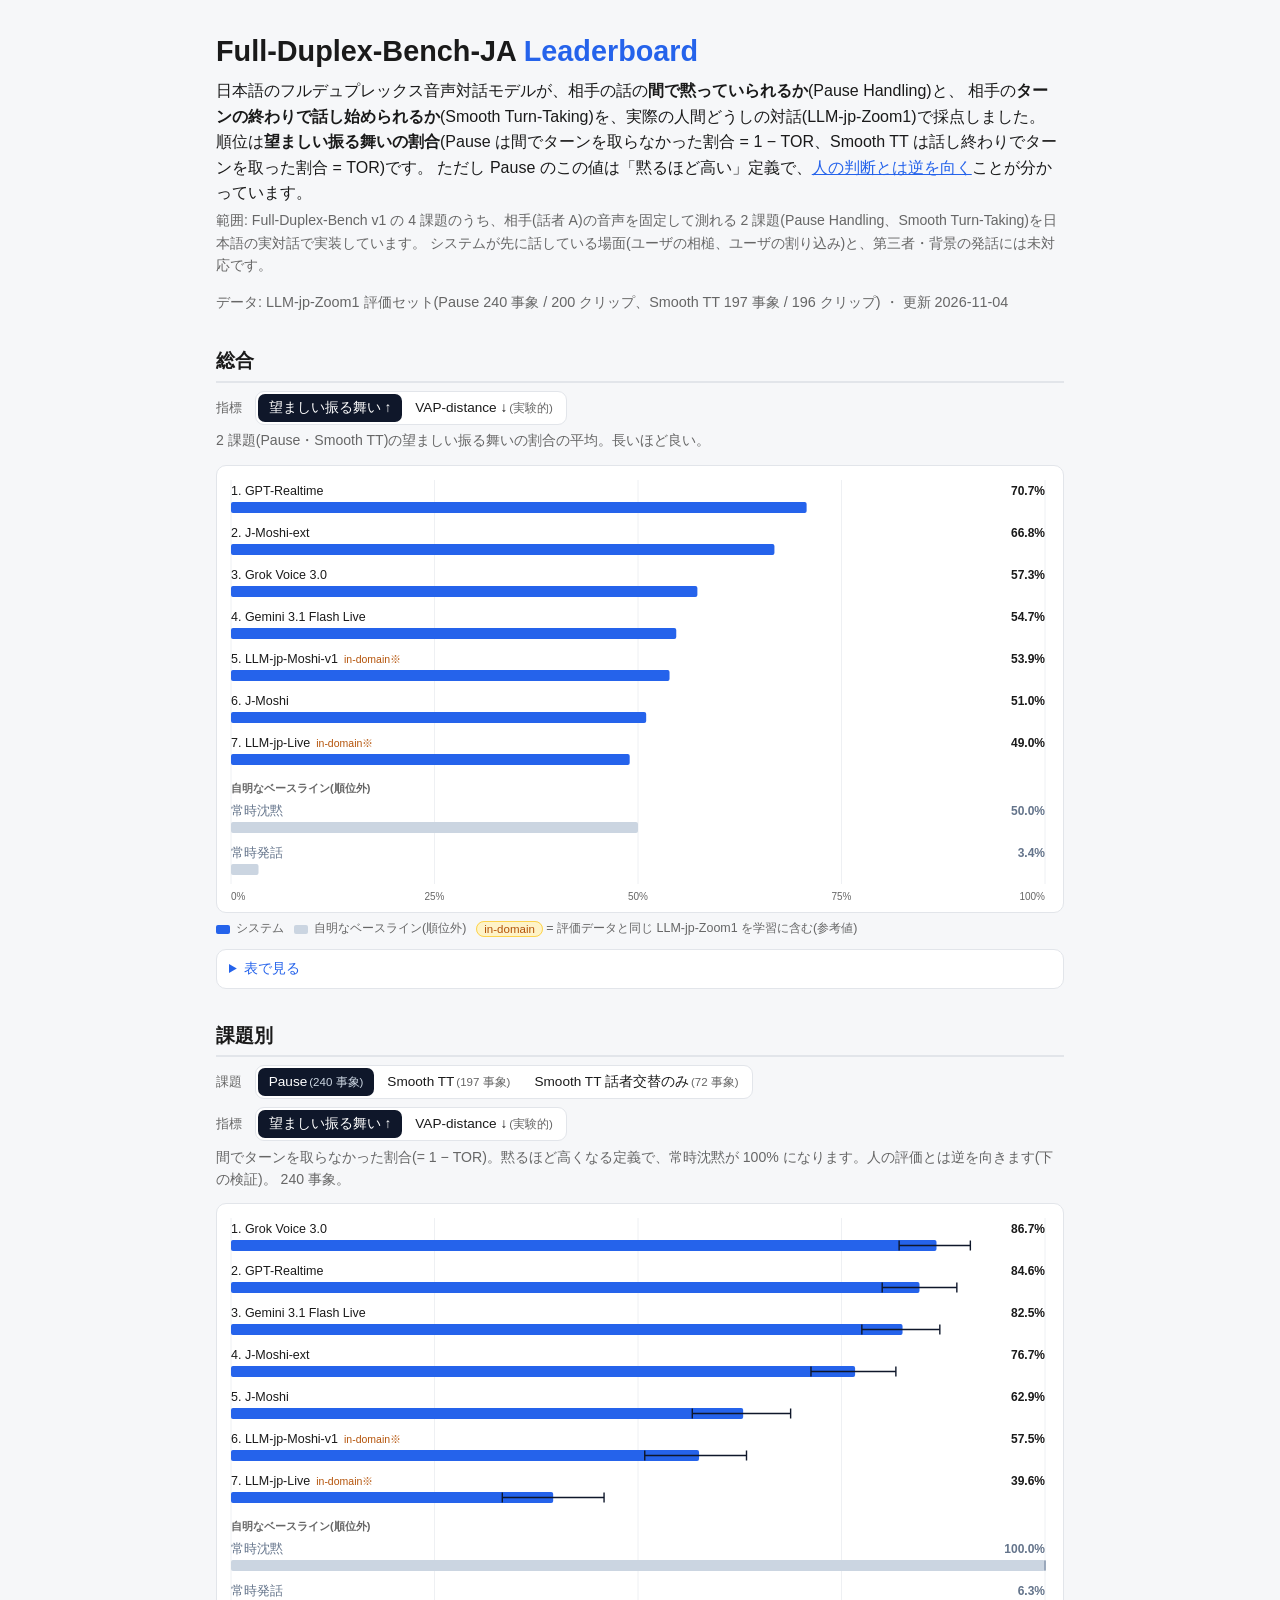
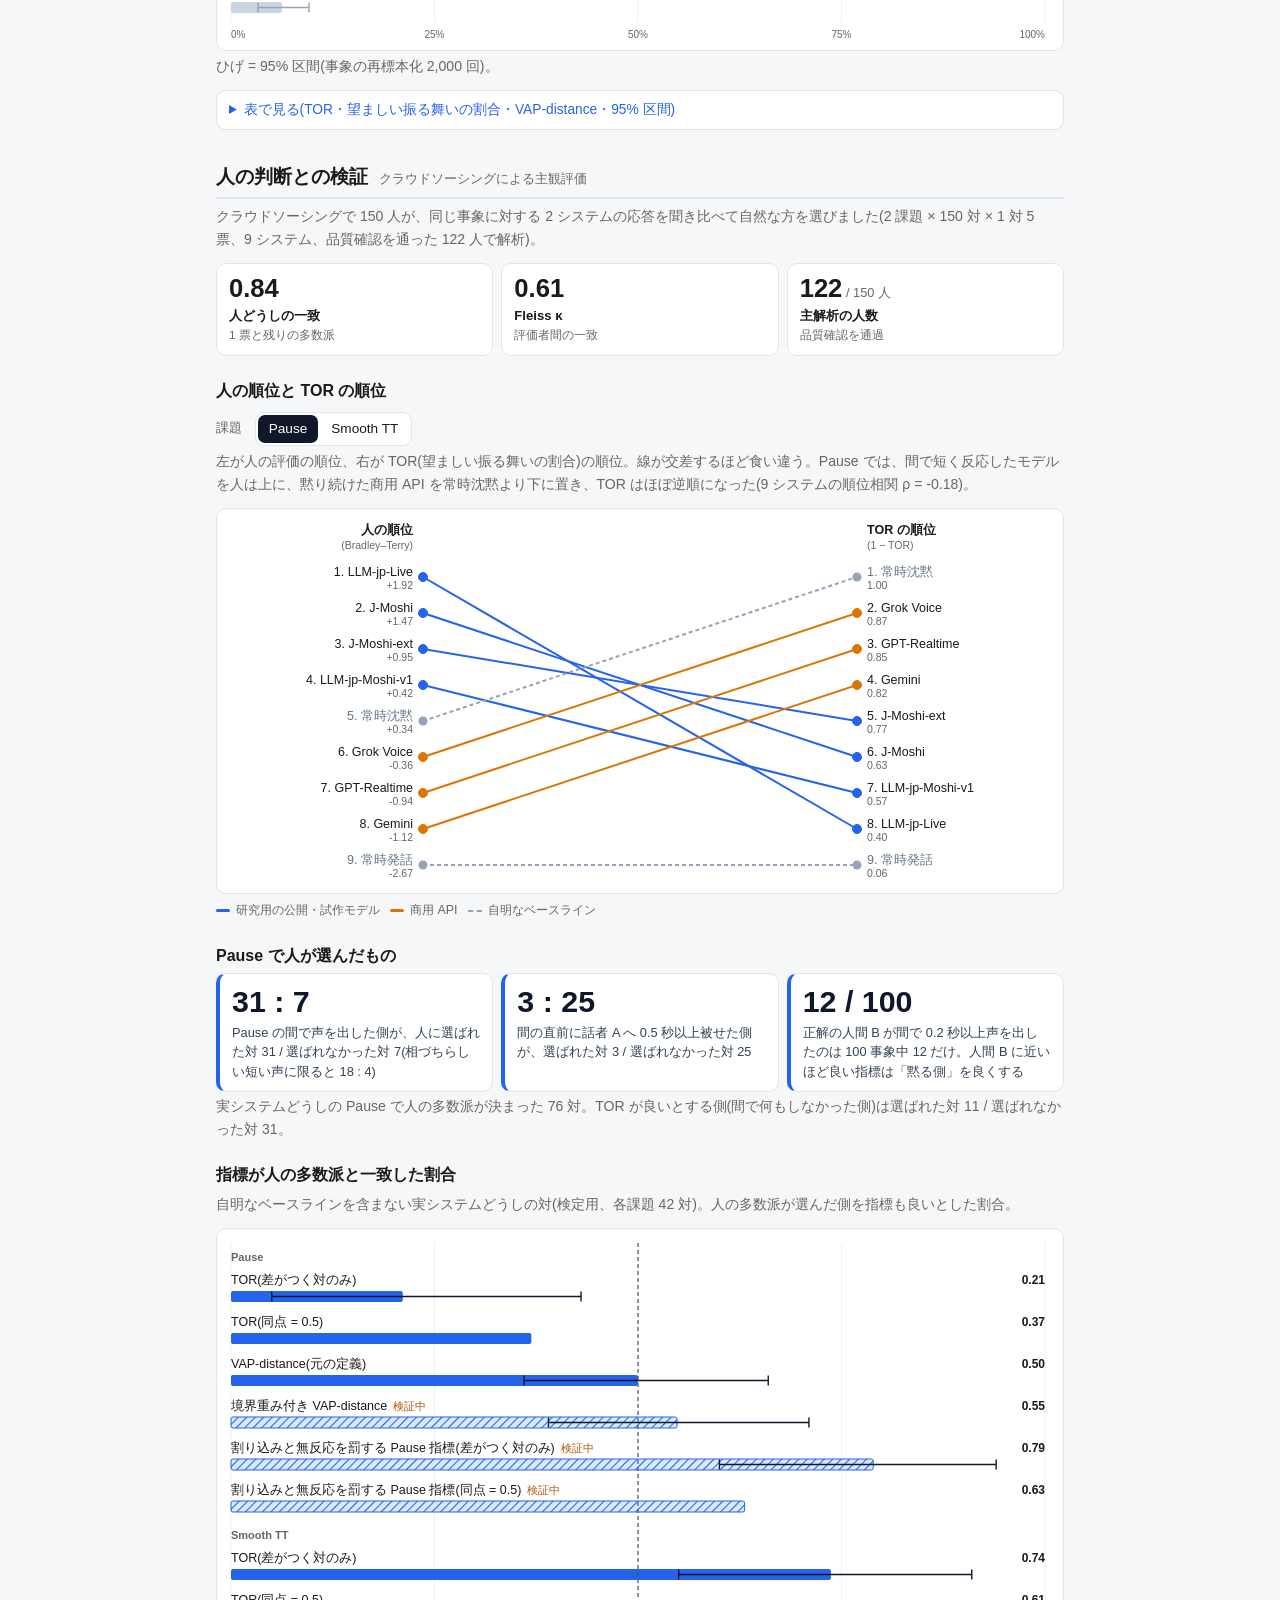
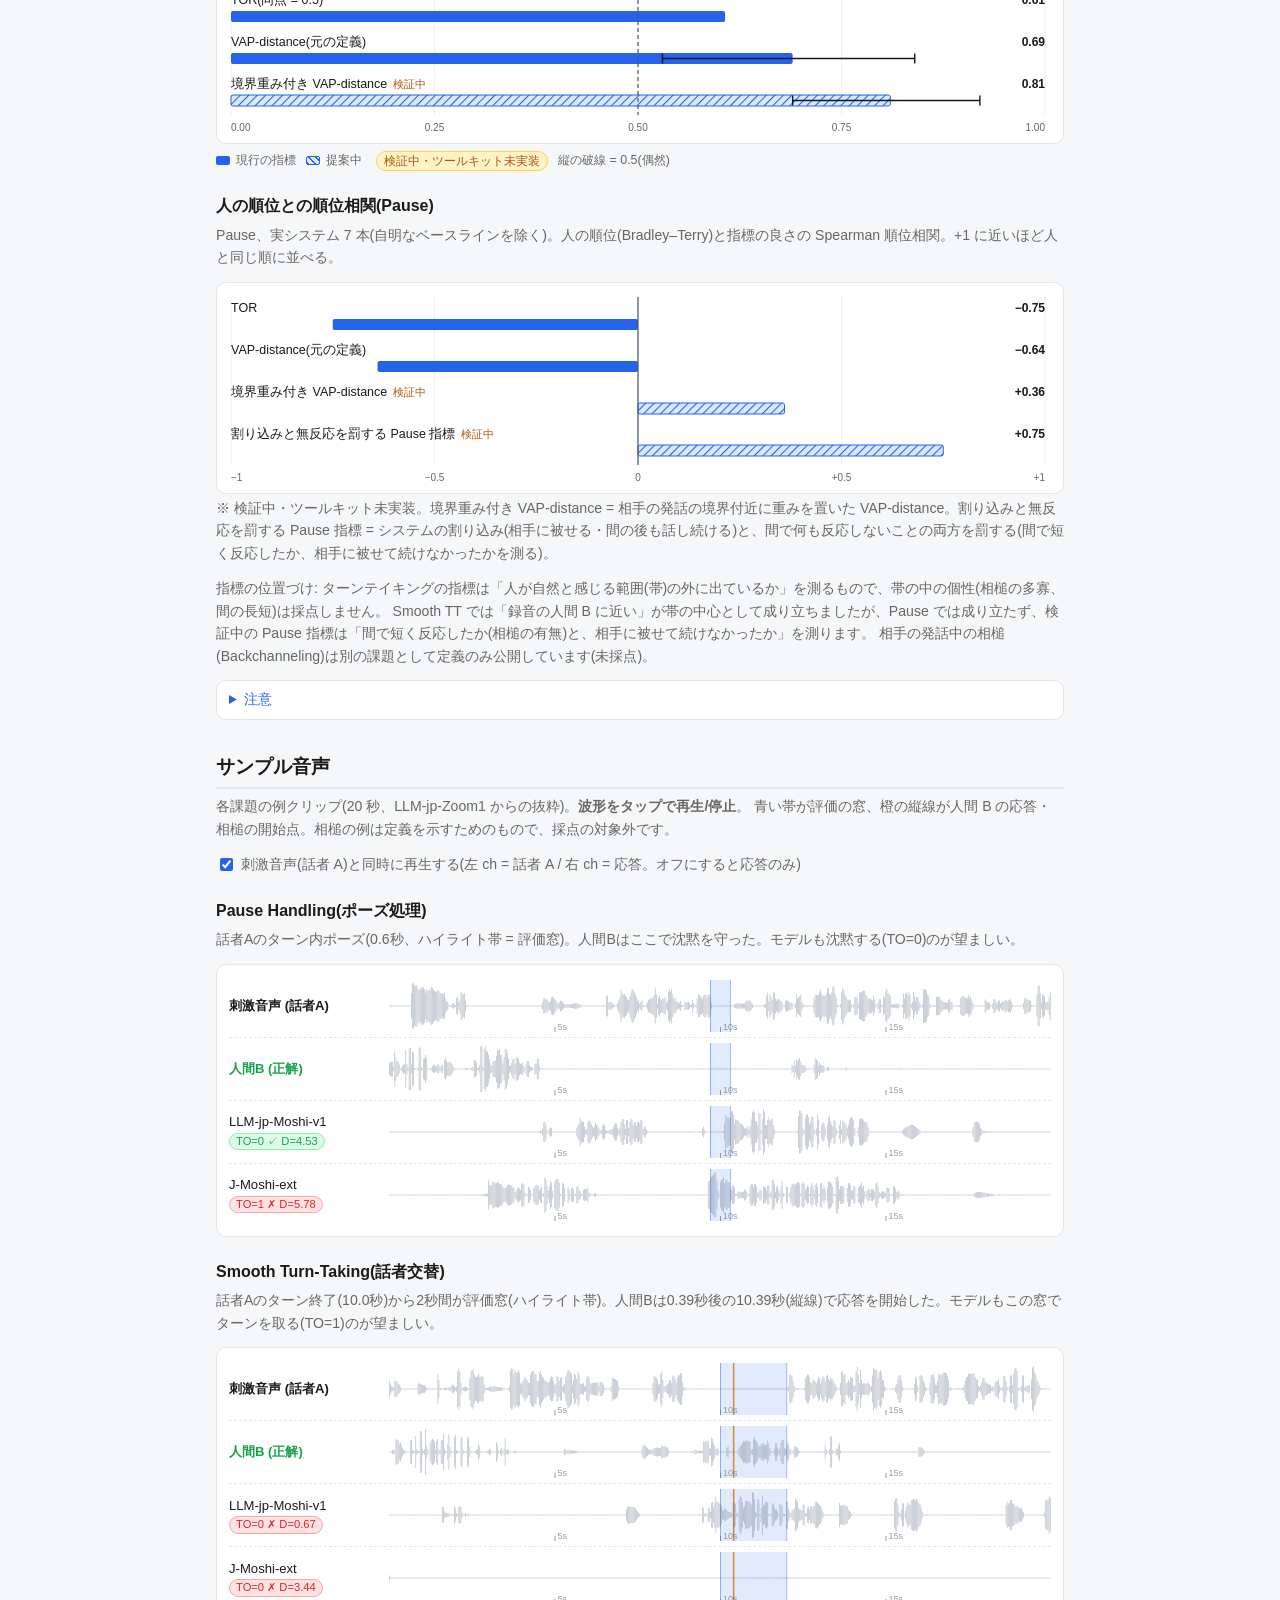
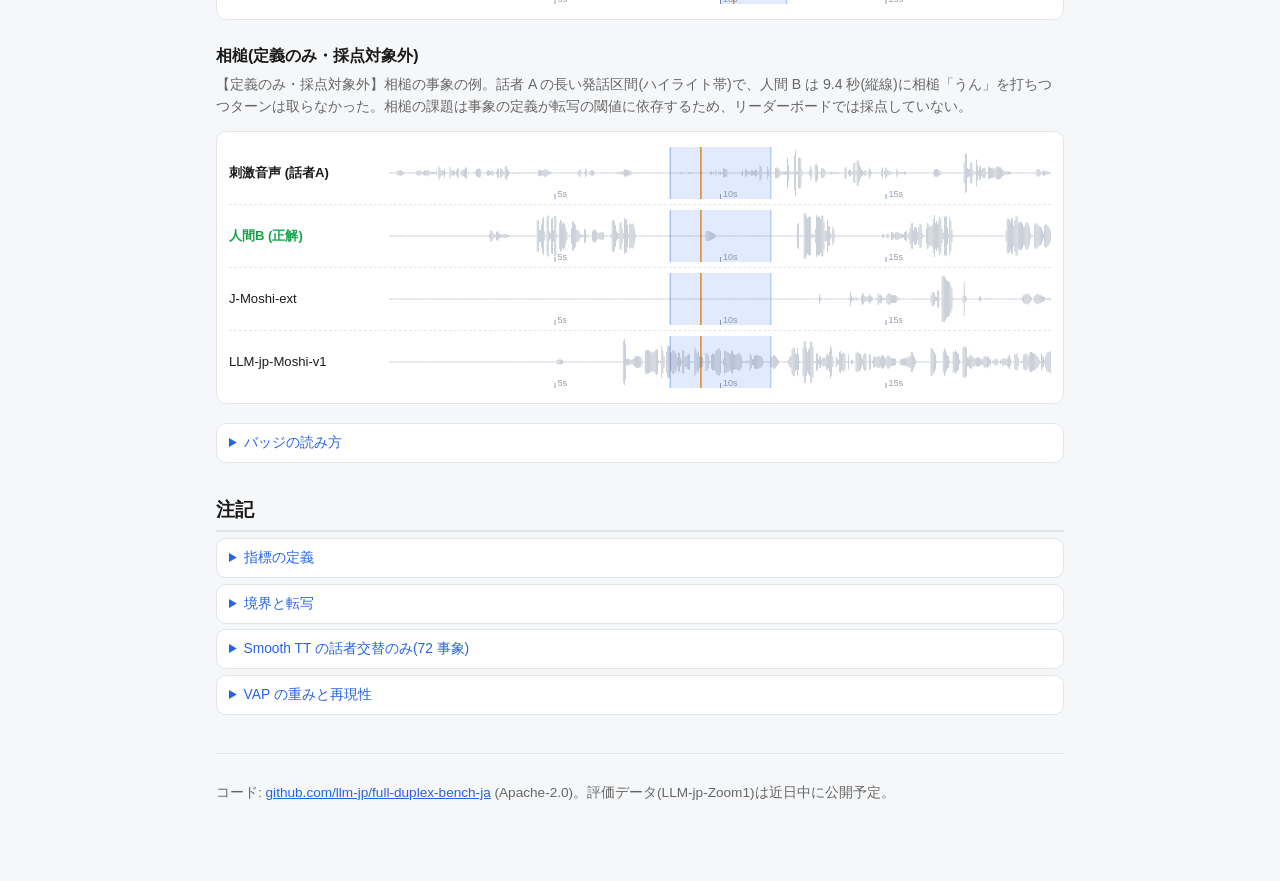
==== docs/index.html @ b46b935f "範囲・指標の位置づけ・ロードマップを README とリーダーボードに明記" ====
<!DOCTYPE html>
<html lang="ja">
<head>
<meta charset="utf-8">
<meta name="viewport" content="width=device-width, initial-scale=1">
<title>Full-Duplex-Bench-JA Leaderboard</title>
<link rel="stylesheet" href="style.css">
</head>
<body>
<div id="app">
  <header>
    <h1>Full-Duplex-Bench-JA <span class="sub">Leaderboard</span></h1>
    <p class="lead">日本語のフルデュプレックス音声対話モデルが、相手の話の<b>間で黙っていられるか</b>(Pause Handling)と、
      相手の<b>ターンの終わりで話し始められるか</b>(Smooth Turn-Taking)を、実際の人間どうしの対話(LLM-jp-Zoom1)で採点しました。
      順位は<b>望ましい振る舞いの割合</b>(Pause は間でターンを取らなかった割合 = 1 − TOR、Smooth TT は話し終わりでターンを取った割合 = TOR)です。
      ただし Pause のこの値は「黙るほど高い」定義で、<a href="#validation-sec">人の判断とは逆を向く</a>ことが分かっています。</p>
    <p class="hint">範囲: Full-Duplex-Bench v1 の 4 課題のうち、相手(話者 A)の音声を固定して測れる 2 課題(Pause Handling、Smooth Turn-Taking)を日本語の実対話で実装しています。
      システムが先に話している場面(ユーザの相槌、ユーザの割り込み)と、第三者・背景の発話には未対応です。</p>
    <p id="meta" class="meta"></p>
  </header>

  <section id="overall-sec">
    <h2>総合</h2>
    <div class="controls" role="group" aria-label="総合の指標">
      <span class="ctl-label">指標</span>
      <div class="seg" id="ov-metric">
        <button data-v="acc">望ましい振る舞い ↑</button>
        <button data-v="dkl">VAP-distance ↓<small>(実験的)</small></button>
      </div>
    </div>
    <p class="hint" id="ov-hint"></p>
    <div class="chart" id="overall-chart"></div>
    <p class="legend-line"><span class="li"><span class="sw sys"></span>システム</span> <span class="li"><span class="sw base"></span>自明なベースライン(順位外)</span>
      <span class="li"><span class="dom in">in-domain</span> = 評価データと同じ LLM-jp-Zoom1 を学習に含む(参考値)</span></p>
    <details class="tbl"><summary>表で見る</summary><div class="table-wrap"><table id="overall"></table></div></details>
  </section>

  <section id="task-sec">
    <h2>課題別</h2>
    <div class="controls" role="group" aria-label="課題">
      <span class="ctl-label">課題</span>
      <div class="seg" id="task-view">
        <button data-v="pause">Pause<small>(240 事象)</small></button>
        <button data-v="197">Smooth TT<small>(197 事象)</small></button>
        <button data-v="72">Smooth TT 話者交替のみ<small>(72 事象)</small></button>
      </div>
    </div>
    <div class="controls" role="group" aria-label="課題別の指標">
      <span class="ctl-label">指標</span>
      <div class="seg" id="task-metric">
        <button data-v="acc">望ましい振る舞い ↑</button>
        <button data-v="dkl">VAP-distance ↓<small>(実験的)</small></button>
      </div>
    </div>
    <p class="hint" id="task-hint"></p>
    <div class="chart" id="task-chart"></div>
    <p class="hint">ひげ = 95% 区間(事象の再標本化 2,000 回)。</p>
    <details class="tbl"><summary>表で見る(TOR・望ましい振る舞いの割合・VAP-distance・95% 区間)</summary><div id="task-table"></div></details>
  </section>

  <section id="validation-sec">
    <h2>人の判断との検証 <span class="sub2">クラウドソーシングによる主観評価</span></h2>
    <p class="hint" id="panel-line"></p>
    <div class="stats" id="panel-stats"></div>

    <h3>人の順位と TOR の順位</h3>
    <div class="controls" role="group" aria-label="順位の課題">
      <span class="ctl-label">課題</span>
      <div class="seg" id="rank-task">
        <button data-v="pause">Pause</button>
        <button data-v="smooth_tt">Smooth TT</button>
      </div>
    </div>
    <p class="hint" id="rank-hint"></p>
    <div class="chart" id="rank-chart"></div>
    <p class="legend-line"><span class="li"><span class="sw line-sys"></span>研究用の公開・試作モデル</span> <span class="li"><span class="sw line-com"></span>商用 API</span>
      <span class="li"><span class="sw line-base"></span>自明なベースライン</span></p>

    <h3>Pause で人が選んだもの</h3>
    <div class="big" id="headline"></div>
    <p class="hint" id="headline-scope"></p>

    <h3>指標が人の多数派と一致した割合</h3>
    <p class="hint" id="agree-scope"></p>
    <div class="chart" id="agree-chart"></div>
    <p class="legend-line"><span class="li"><span class="sw sys"></span>現行の指標</span> <span class="li"><span class="sw prop"></span>提案中</span>
      <span class="tag">検証中・ツールキット未実装</span> <span class="li">縦の破線 = 0.5(偶然)</span></p>

    <h3>人の順位との順位相関(Pause)</h3>
    <p class="hint" id="rho-scope"></p>
    <div class="chart" id="rho-chart"></div>
    <p class="hint" id="proposed-note"></p>
    <p class="hint">指標の位置づけ: ターンテイキングの指標は「人が自然と感じる範囲(帯)の外に出ているか」を測るもので、帯の中の個性(相槌の多寡、間の長短)は採点しません。
      Smooth TT では「録音の人間 B に近い」が帯の中心として成り立ちましたが、Pause では成り立たず、検証中の Pause 指標は「間で短く反応したか(相槌の有無)と、相手に被せて続けなかったか」を測ります。
      相手の発話中の相槌(Backchanneling)は別の課題として定義のみ公開しています(未採点)。</p>
    <details class="tbl"><summary>注意</summary><ul id="caveats"></ul></details>
  </section>

  <section id="samples-sec">
    <h2>サンプル音声</h2>
    <p class="hint">各課題の例クリップ(20 秒、LLM-jp-Zoom1 からの抜粋)。<b>波形をタップで再生/停止</b>。
      青い帯が評価の窓、橙の縦線が人間 B の応答・相槌の開始点。相槌の例は定義を示すためのもので、採点の対象外です。</p>
    <p class="hint"><label class="mix-label"><input type="checkbox" id="mix-toggle" checked>
      刺激音声(話者 A)と同時に再生する(左 ch = 話者 A / 右 ch = 応答。オフにすると応答のみ)</label></p>
    <div id="samples"></div>
    <details class="tbl"><summary>バッジの読み方</summary>
      <p class="hint">TO バッジは本家 Full-Duplex-Bench 準拠の<b>転写ベース</b>の判定です。転写に乗らない発声や整列誤差は
        拾えないため、まれに波形の見た目と食い違うことがあります。VAP-distance (D) は生波形から計算されるため、この影響を受けません。
        「無出力」バッジは、そのモデルが全区間で音声を返さなかったことを示します(沈黙が正解の課題では、正しく黙ったのか
        何も生成できなかったのかを指標だけでは区別できません)。</p>
      <p class="hint" id="samples-note"></p>
    </details>
  </section>

  <section id="pending">
    <h2>評価予定モデル</h2>
    <p class="hint">アダプタ整備・実走待ち。整い次第このリーダーボードに追加します。</p>
    <ul id="pending-list"></ul>
  </section>

  <section id="notes-sec">
    <h2>注記</h2>
    <details class="tbl"><summary>指標の定義</summary>
      <p><b>TOR</b> = モデルがターンを取った割合。<b>望ましい振る舞いの割合</b> = 課題で望ましいとされる側(Pause はターンを取らない、Smooth TT は取る)に一致した割合
        (Pause は 1 − TOR、Smooth TT は TOR。本家 Full-Duplex-Bench と同じ二値の判定)。総合 = 2 課題の平均。
        <b>VAP-distance</b>(実験的)= 人間の音声活動予測(VAP)分布とモデル応答の分布の距離(D<sub>KL</sub>、小さいほど人間の応答に近い)。
        相槌は事象の定義のみを公開しており、採点の対象外です。</p>
    </details>
    <details class="tbl"><summary>境界と転写</summary>
      <p>人間側の発話境界は<b>音声の境界</b>(人間側 A・B の境界を音声の VAD で付け直したもの、ツールキットでは
        <code>detection.boundaries: audio</code>)。ツールキットの既定(<code>transcript</code>)は文字の境界です。
        モデル応答の転写は論文と同じ手順(ReazonSpeech-ESPnet で書き起こし、WhisperX で文字の時刻を整列)。
        ツールキット既定の ASR で一から回すと TOR は一致しません(文字の終端が後ろの無音まで伸びるため)。</p>
      <p id="tb-note"></p>
    </details>
    <details class="tbl"><summary>Smooth TT の話者交替のみ(72 事象)</summary><p id="tt-note"></p></details>
    <details class="tbl"><summary>VAP の重みと再現性</summary><p id="vap-note"></p></details>
  </section>

  <footer>
    <p>コード: <a id="repo" href="#">llm-jp/full-duplex-bench-ja</a>
      (Apache-2.0)。評価データ(LLM-jp-Zoom1)は近日中に公開予定。</p>
    <p id="load-err" class="err"></p>
  </footer>
</div>
<div id="tip" class="tip" role="tooltip" hidden></div>
<script src="app.js"></script>
</body>
</html>
---- docs/style.css ----
:root {
  --fg:#1a1a1a; --muted:#666; --accent:#2563eb; --line:#e2e5ea;
  --head:#0f172a; --in:#b45309; --best:#16a34a; --bg:#f6f7f9;
  --base:#cbd5e1; --com:#d97706; --prop-bg:#dbeafe; --card:#fff;
}
* { box-sizing:border-box; }
body { margin:0; background:var(--bg); color:var(--fg); line-height:1.6;
  font-family:-apple-system,"Hiragino Kaku Gothic ProN","Yu Gothic",Meiryo,sans-serif; }
#app { max-width:880px; margin:0 auto; padding:28px 16px 64px; }
header h1 { font-size:1.8rem; margin:0 0 4px; }
header h1 .sub { color:var(--accent); font-weight:600; }
.lead { margin:.2rem 0; }
.meta { color:var(--muted); font-size:.9rem; }
h2 { font-size:1.2rem; margin:2rem 0 .4rem; border-bottom:2px solid var(--line);
  padding-bottom:4px; }
.hint { color:var(--muted); font-size:.88rem; margin:.2rem 0 .8rem; }
.table-wrap { overflow-x:auto; }
table { border-collapse:collapse; width:100%; background:#fff; font-size:.92rem;
  border:1px solid var(--line); border-radius:10px; overflow:hidden; }
th, td { padding:9px 12px; text-align:right; border-bottom:1px solid var(--line);
  white-space:nowrap; }
th { background:var(--head); color:#fff; font-weight:600; text-align:right; }
th:first-child, td:first-child { text-align:left; }
th.model, td.model { text-align:left; }
td.model a { color:var(--accent); text-decoration:none; }
td.model a:hover { text-decoration:underline; }
tbody tr:last-child td { border-bottom:0; }
tbody tr:nth-child(even) { background:#fafbfc; }
.rank { color:var(--muted); width:2.2em; }
.dom { font-size:.72rem; padding:1px 7px; border-radius:20px; margin-left:6px;
  vertical-align:middle; }
.dom.in { background:#fef3c7; color:var(--in); border:1px solid #fcd34d; }
.dom.out { background:#eef2f7; color:var(--muted); border:1px solid var(--line); }
td.best { color:var(--best); font-weight:700; }
.note { color:var(--in); font-size:.8rem; }
h3 { font-size:1rem; margin:1.4rem 0 .3rem; }
#pending-list { color:var(--muted); }
footer { margin-top:2.4rem; color:var(--muted); font-size:.85rem;
  border-top:1px solid var(--line); padding-top:14px; }
footer a { color:var(--accent); }
.err { color:#dc2626; }
code { background:#eef1f5; padding:1px 6px; border-radius:5px; font-size:.86em; }

/* ---- sample-audio waveforms ---- */
.wave-box { background:#fff; border:1px solid var(--line); border-radius:10px;
  padding:10px 12px; margin:.4rem 0 1.2rem; }
.wave-row { display:flex; align-items:center; gap:12px; padding:5px 0;
  border-bottom:1px dashed var(--line); }
.wave-row:last-child { border-bottom:0; }
.wave-label { flex:0 0 148px; font-size:.82rem; line-height:1.35;
  overflow:hidden; text-overflow:ellipsis; }
.wave-row.stim .wave-label { font-weight:700; }
.wave-row.human .wave-label { color:var(--best); font-weight:700; }
.wave-canvas-wrap { flex:1 1 auto; min-width:0; }
.wave-canvas { display:block; width:100%; height:52px; cursor:pointer;
  border-radius:6px; }
.wave-canvas:hover { background:#f1f4f8; }
.wave-row.playing .wave-canvas { background:#eef4ff; }
.wave-canvas.wave-missing { opacity:.25; cursor:default; }
.wave-badge { display:inline-block; font-size:.7rem; padding:0 6px;
  border-radius:10px; margin-top:2px; white-space:nowrap; }
.wave-badge.ok { background:#dcfce7; color:var(--best); border:1px solid #86efac; }
.wave-badge.ng { background:#fee2e2; color:#dc2626; border:1px solid #fca5a5; }
.wave-badge.none { background:#f1f5f9; color:var(--muted); border:1px solid #cbd5e1; }
.mix-label { cursor:pointer; user-select:none; }
.mix-label input { vertical-align:-2px; margin-right:4px; accent-color:var(--accent); }
@media (max-width: 640px) {
  .wave-row { flex-wrap:wrap; gap:4px; }
  .wave-label { flex-basis:100%; }
}

/* ---- 2026-11: CIs, baselines, human validation ---- */
.ci { display:block; color:var(--muted); font-size:.72rem; font-weight:400; line-height:1.2; }
td.best .ci { color:var(--muted); }
.dom.base { background:#f1f5f9; color:#475569; border:1px dashed #94a3b8; }
tr.baseline td { color:#475569; font-style:italic; }
.validation { background:#fff; border:1px solid var(--line); border-radius:10px;
  padding:12px 16px; }
.validation ul { margin:.3rem 0; padding-left:1.2rem; }
.validation li { margin:.25rem 0; }
.tag { display:inline-block; font-size:.72rem; padding:0 7px; border-radius:10px;
  background:#fef3c7; color:var(--in); border:1px solid #fcd34d; margin-left:4px; }

/* ---- 2026-11-04: charts, toggles, validation ---- */
html { -webkit-text-size-adjust:100%; }
section { min-width:0; }
.lead a { color:var(--accent); }
h2 .sub2 { font-size:.8rem; font-weight:500; color:var(--muted); margin-left:6px; }
.controls { display:flex; align-items:center; gap:8px; flex-wrap:wrap; margin:.5rem 0 .3rem; }
.ctl-label { font-size:.8rem; color:var(--muted); min-width:2.4em; }
.seg { display:inline-flex; flex-wrap:wrap; border:1px solid var(--line); border-radius:9px;
  background:var(--card); padding:2px; gap:2px; max-width:100%; }
.seg button { font:inherit; font-size:.85rem; border:0; background:transparent; color:var(--fg);
  padding:5px 11px; border-radius:7px; cursor:pointer; line-height:1.3; }
.seg button small { font-size:.72rem; color:var(--muted); margin-left:2px; }
.seg button.on { background:var(--head); color:#fff; }
.seg button.on small { color:#cbd5e1; }
.seg button:focus-visible { outline:2px solid var(--accent); outline-offset:1px; }
.chart { background:var(--card); border:1px solid var(--line); border-radius:10px;
  padding:10px 12px 6px; overflow:hidden; }
.chart svg { display:block; overflow:visible; }
.chart text { font-family:inherit; }
.chart .lab { font-size:12.5px; fill:var(--fg); }
.chart .lab-tag { font-size:10.5px; }
.chart .lab-tag.in { fill:var(--in); }
.chart .lab-tag.prop { fill:var(--in); }
.chart .val { font-size:12px; fill:var(--fg); font-variant-numeric:tabular-nums; font-weight:600; }
.chart .sep { font-size:11px; fill:var(--muted); font-weight:600; }
.chart .tick { font-size:10px; fill:var(--muted); }
.chart .grid { stroke:#eef0f3; stroke-width:1; }
.chart .bar { fill:var(--accent); }
.chart .row.base .bar { fill:var(--base); }
.chart .row.base .lab, .chart .row.base .val { fill:#64748b; }
.chart .row.prop .bar { fill:url(#hatch); stroke:var(--accent); stroke-width:1; }
.chart .whisk { stroke:var(--head); stroke-width:1.4; }
.chart .row.base .whisk { stroke:#94a3b8; }
.chart .ref { stroke:#475569; stroke-width:1.2; stroke-dasharray:4 3; }
.chart .zero { stroke:#475569; stroke-width:1.2; }
.chart .hit { fill:transparent; }
.chart .row:hover .lab { font-weight:600; }
/* slope */
.chart .col-h { font-size:12.5px; font-weight:700; fill:var(--fg); }
.chart .col-s { font-size:10.5px; fill:var(--muted); }
.chart .sn { font-size:12.5px; fill:var(--fg); }
.chart .sv { font-size:10.5px; fill:var(--muted); font-variant-numeric:tabular-nums; }
.chart .sl { stroke-width:2; fill:none; }
.slope.sys .sl, .slope.sys .dot { stroke:var(--accent); fill:var(--accent); }
.slope.com .sl, .slope.com .dot { stroke:var(--com); fill:var(--com); }
.slope.base .sl { stroke:#94a3b8; stroke-dasharray:4 3; }
.slope.base .dot { fill:#94a3b8; }
.slope .sl { fill:none !important; }
.slope.base .sn { fill:#64748b; }
svg.focus .slope { opacity:.22; }
svg.focus .slope.hl { opacity:1; }
svg.focus .slope.hl .sl { stroke-width:3; }
.legend-line { font-size:.78rem; color:var(--muted); margin:.4rem 0 .6rem;
  display:flex; flex-wrap:wrap; align-items:center; gap:4px 10px; }
.sw { display:inline-block; width:14px; height:9px; border-radius:2px; vertical-align:middle; margin-right:-6px; }
.sw.sys { background:var(--accent); }
.sw.base { background:var(--base); }
.sw.prop { background:repeating-linear-gradient(45deg, var(--accent) 0 2px, var(--prop-bg) 2px 5px);
  border:1px solid var(--accent); }
.sw.line-sys { height:3px; background:var(--accent); }
.sw.line-com { height:3px; background:var(--com); }
.sw.line-base { height:0; border-top:2px dashed #94a3b8; border-radius:0; }
.legend-line .dom { margin-left:0; }
details.tbl { margin:.5rem 0; background:var(--card); border:1px solid var(--line);
  border-radius:10px; padding:6px 12px; }
details.tbl summary { cursor:pointer; font-size:.86rem; color:var(--accent); padding:2px 0; }
details.tbl[open] summary { margin-bottom:6px; }
details.tbl p, details.tbl li { font-size:.84rem; color:#334155; }
details.tbl ul { padding-left:1.2rem; margin:.3rem 0; }
details.tbl table { font-size:.8rem; border-radius:6px; }
details.tbl th, details.tbl td { padding:6px 8px; }
#notes-sec details.tbl { margin:.35rem 0; }
/* stat tiles + hero numbers */
.stats { display:grid; grid-template-columns:repeat(3, minmax(0,1fr)); gap:8px; margin:.4rem 0 .4rem; }
.stat { background:var(--card); border:1px solid var(--line); border-radius:10px; padding:10px 12px; }
.stat-v { font-size:1.6rem; font-weight:700; line-height:1.1; font-variant-numeric:tabular-nums; }
.stat-v small { font-size:.8rem; font-weight:500; color:var(--muted); }
.stat-a { font-size:.82rem; font-weight:600; margin-top:3px; }
.stat-b { font-size:.74rem; color:var(--muted); }
.big { display:grid; grid-template-columns:repeat(3, minmax(0,1fr)); gap:8px; }
.big-item { background:var(--card); border:1px solid var(--line); border-left:4px solid var(--accent);
  border-radius:10px; padding:10px 12px; }
.big-v { font-size:1.9rem; font-weight:800; line-height:1.15; font-variant-numeric:tabular-nums;
  color:var(--head); white-space:nowrap; }
.big-t { font-size:.8rem; color:#334155; margin-top:4px; line-height:1.5; }
.tip { position:fixed; z-index:20; max-width:280px; background:var(--head); color:#fff;
  font-size:.78rem; line-height:1.5; padding:7px 10px; border-radius:8px; pointer-events:none;
  box-shadow:0 4px 14px rgba(15,23,42,.25); }
@media (max-width: 640px) {
  #app { padding:20px 14px 48px; }
  header h1 { font-size:1.45rem; }
  .lead { font-size:.92rem; }
  .big, .stats { grid-template-columns:1fr; }
  .stats { grid-template-columns:repeat(3, minmax(0,1fr)); }
  .stat { padding:8px; } .stat-v { font-size:1.25rem; }
  .stat-v small { display:block; font-size:.7rem; }
  h2 .sub2 { display:block; margin:2px 0 0; }
  .big-item { display:flex; gap:12px; align-items:baseline; }
  .big-v { font-size:1.5rem; flex:0 0 5.4em; }
  .chart { padding:8px 8px 4px; }
  .seg button { padding:5px 8px; font-size:.8rem; }
  details.tbl th, details.tbl td { padding:5px 5px; white-space:normal; }
  details.tbl .dom { display:none; }
  td.model { min-width:7em; }
}
.legend-line .li { white-space:nowrap; display:inline-flex; align-items:center; gap:10px; }
.legend-line .li .sw { margin-right:-4px; }
.legend-line .li:has(.dom) { white-space:normal; display:inline; }
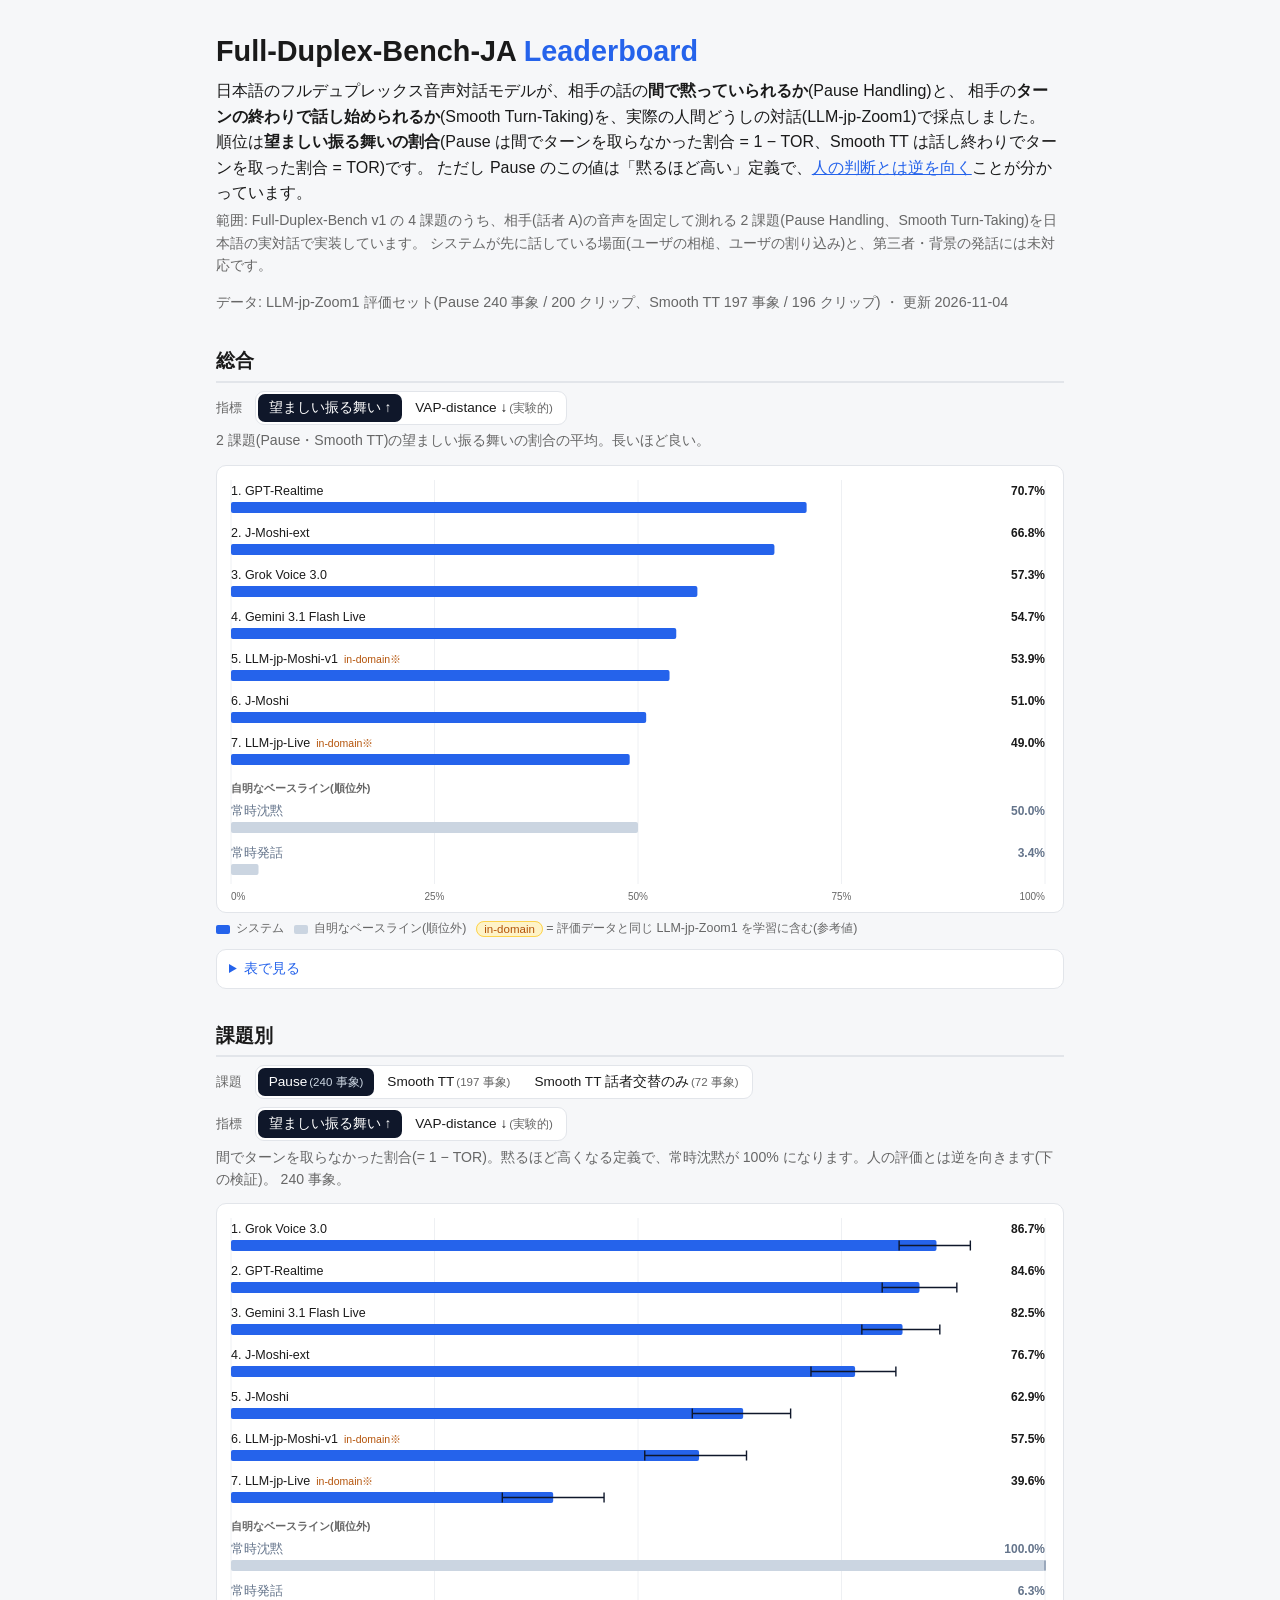
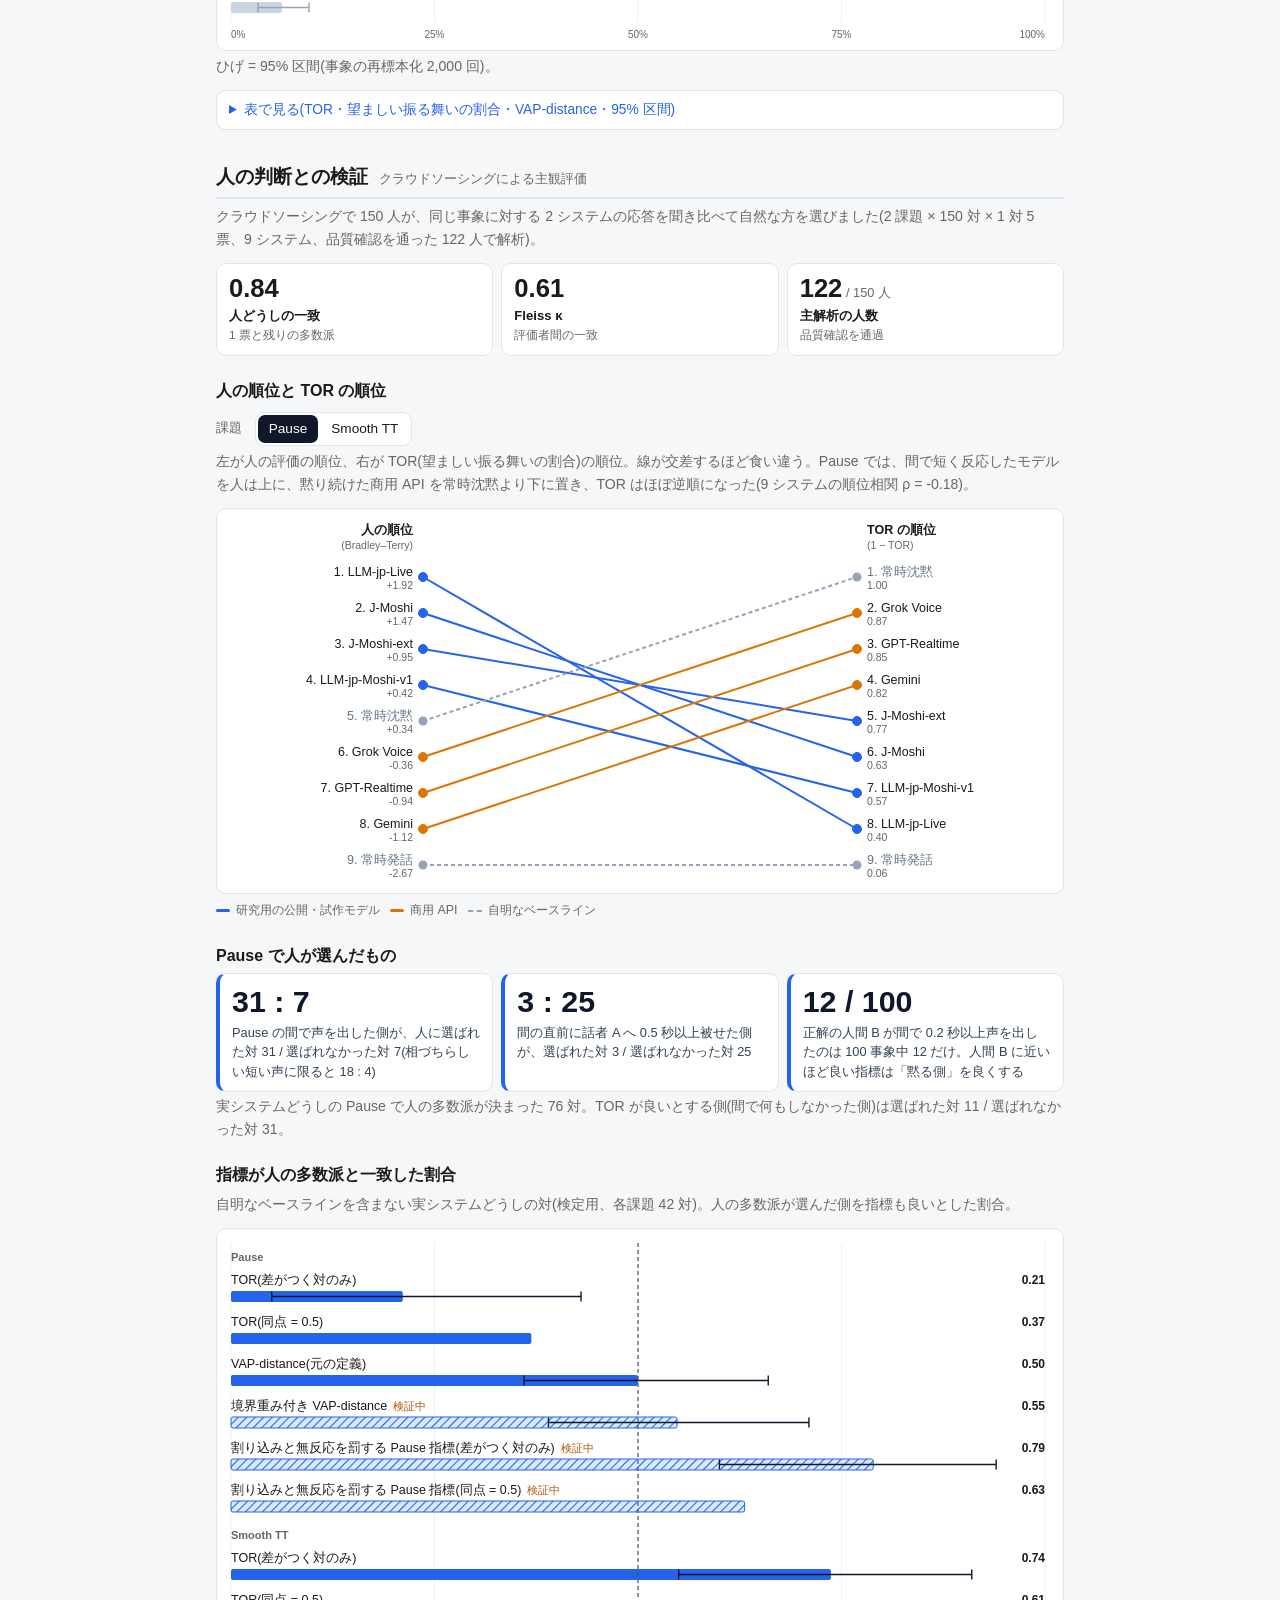
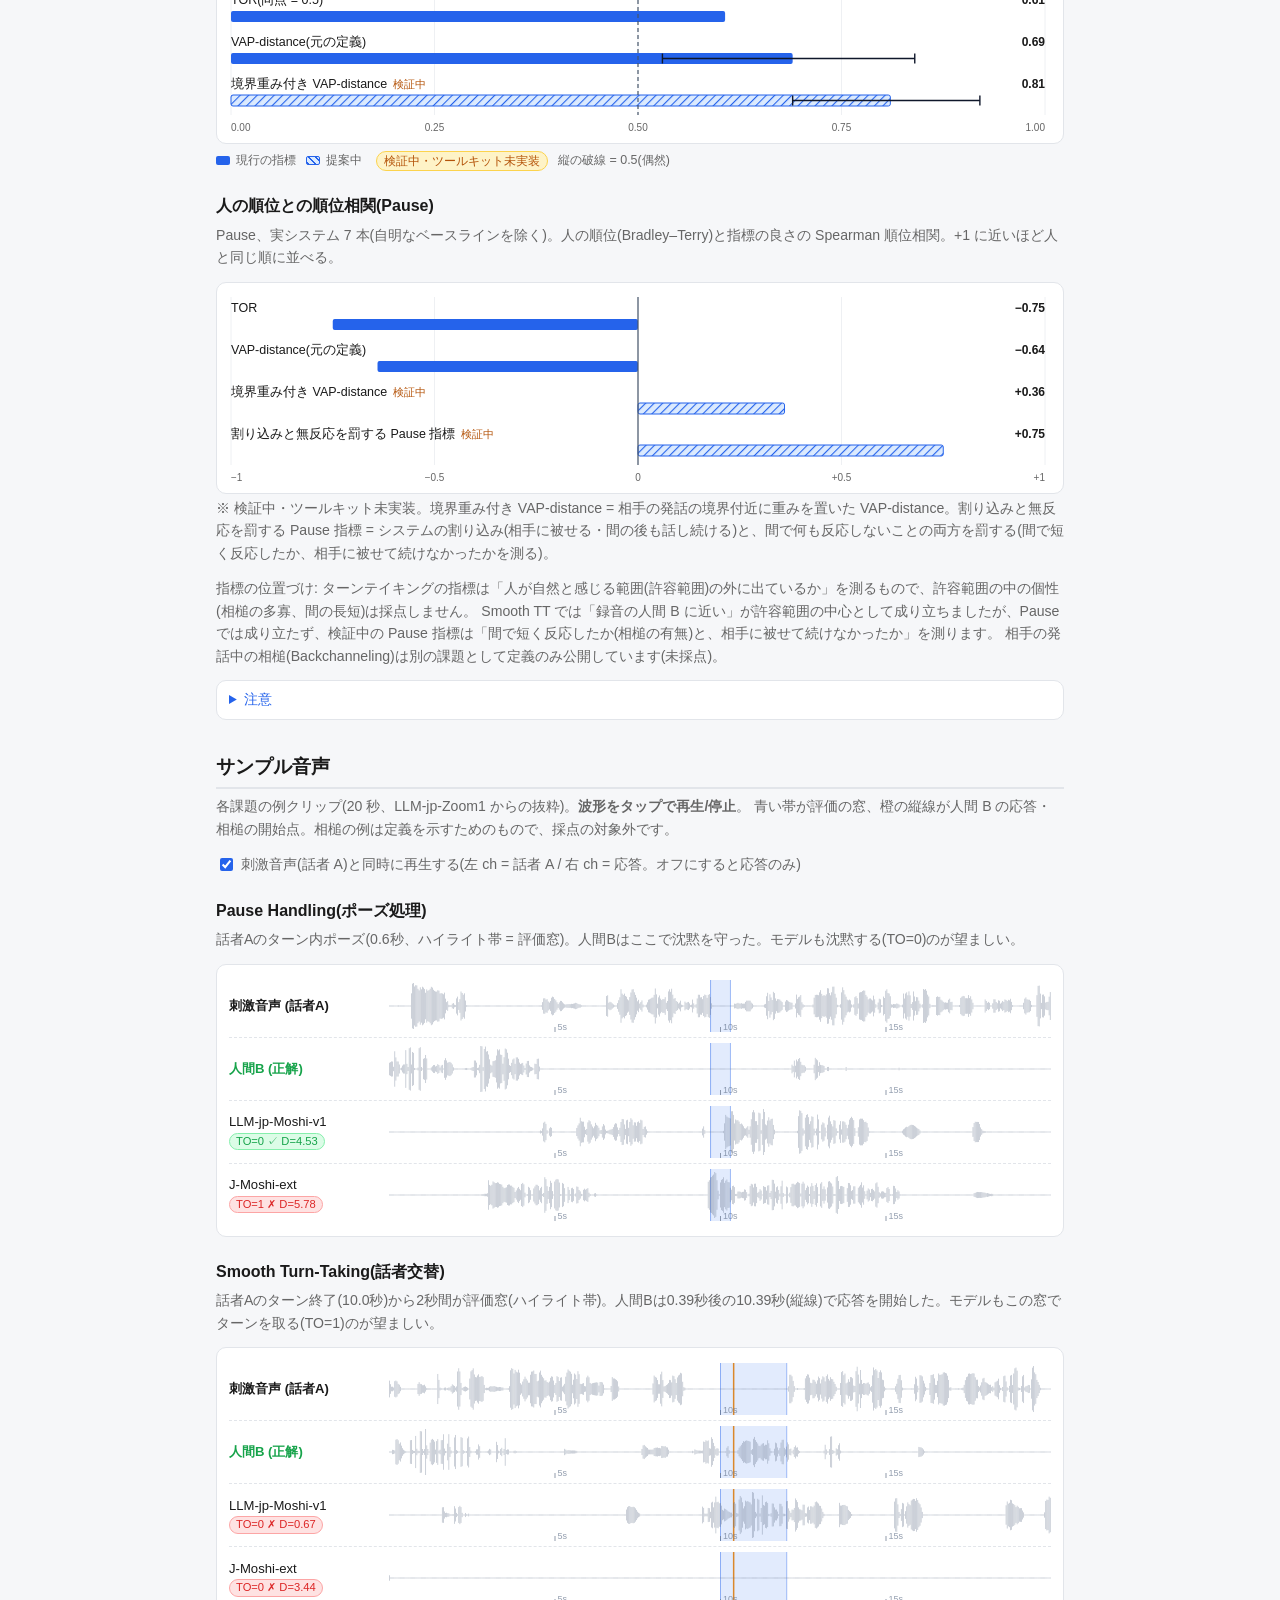
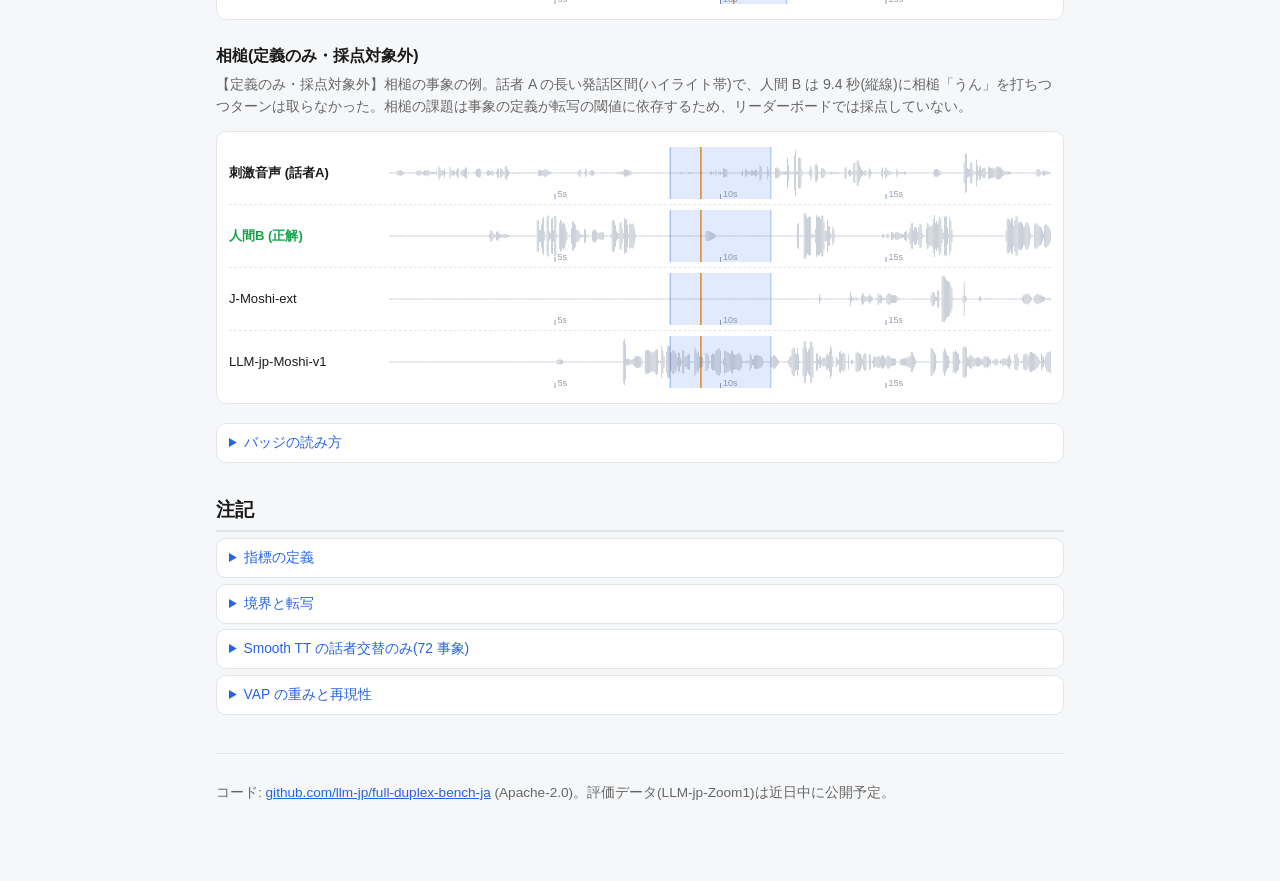
==== commit da3fae65: "「帯」を「許容範囲」に言い換える" ====
--- a/docs/index.html
+++ b/docs/index.html
@@ -90,8 +90,8 @@
     <p class="hint" id="rho-scope"></p>
     <div class="chart" id="rho-chart"></div>
     <p class="hint" id="proposed-note"></p>
-    <p class="hint">指標の位置づけ: ターンテイキングの指標は「人が自然と感じる範囲(帯)の外に出ているか」を測るもので、帯の中の個性(相槌の多寡、間の長短)は採点しません。
-      Smooth TT では「録音の人間 B に近い」が帯の中心として成り立ちましたが、Pause では成り立たず、検証中の Pause 指標は「間で短く反応したか(相槌の有無)と、相手に被せて続けなかったか」を測ります。
+    <p class="hint">指標の位置づけ: ターンテイキングの指標は「人が自然と感じる範囲(許容範囲)の外に出ているか」を測るもので、許容範囲の中の個性(相槌の多寡、間の長短)は採点しません。
+      Smooth TT では「録音の人間 B に近い」が許容範囲の中心として成り立ちましたが、Pause では成り立たず、検証中の Pause 指標は「間で短く反応したか(相槌の有無)と、相手に被せて続けなかったか」を測ります。
       相手の発話中の相槌(Backchanneling)は別の課題として定義のみ公開しています(未採点)。</p>
     <details class="tbl"><summary>注意</summary><ul id="caveats"></ul></details>
   </section>
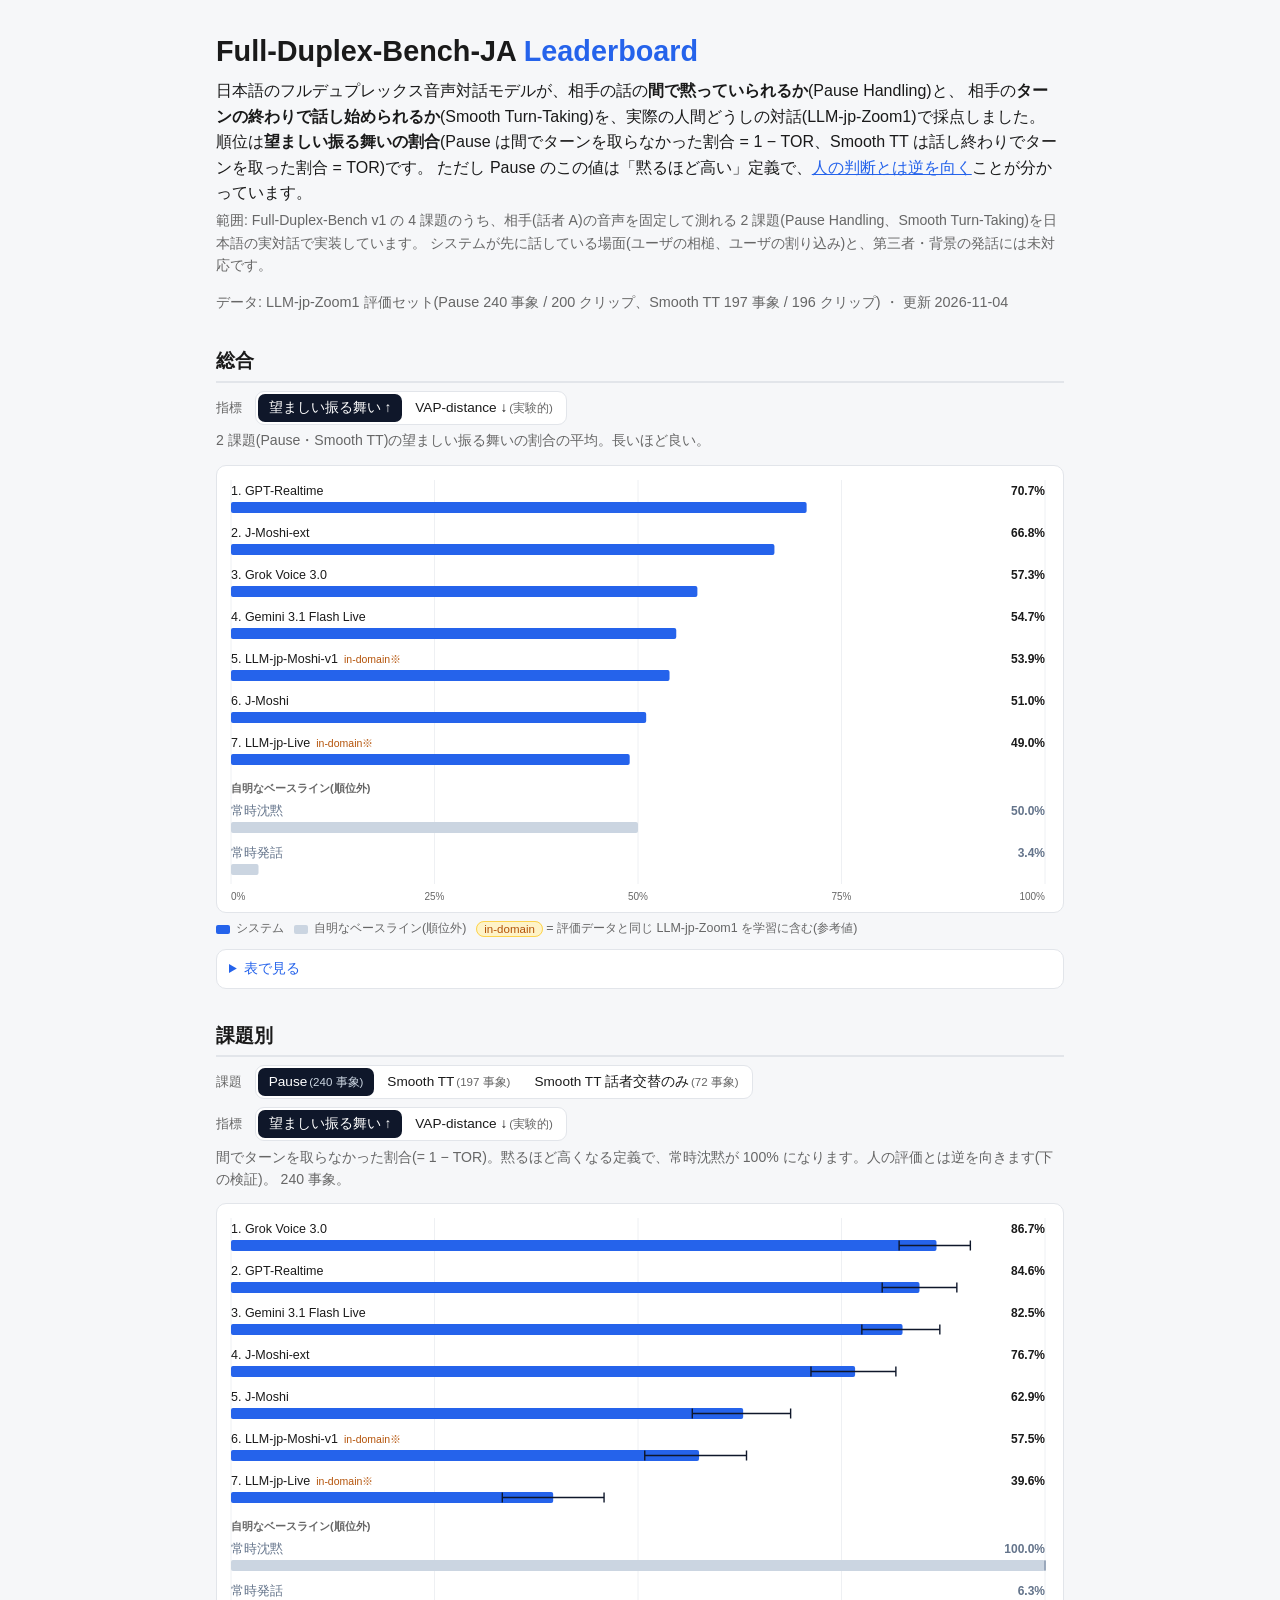
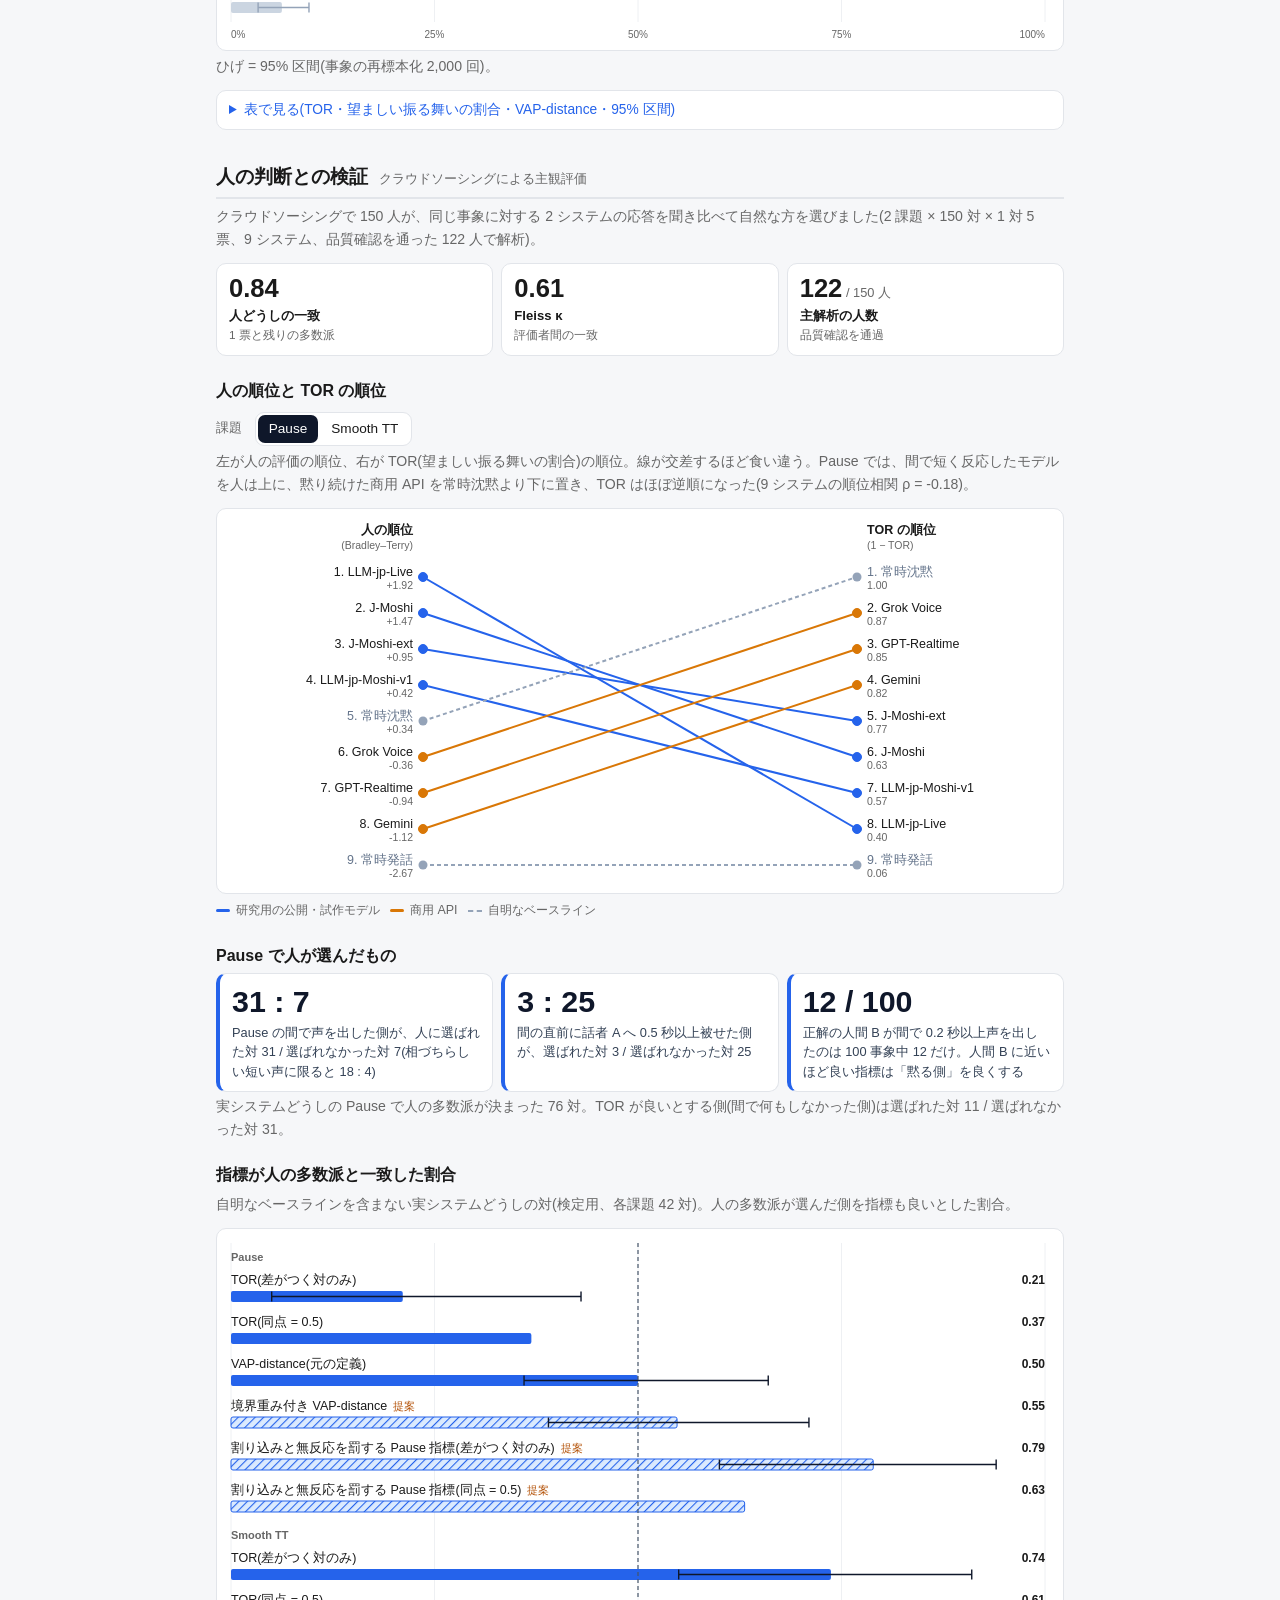
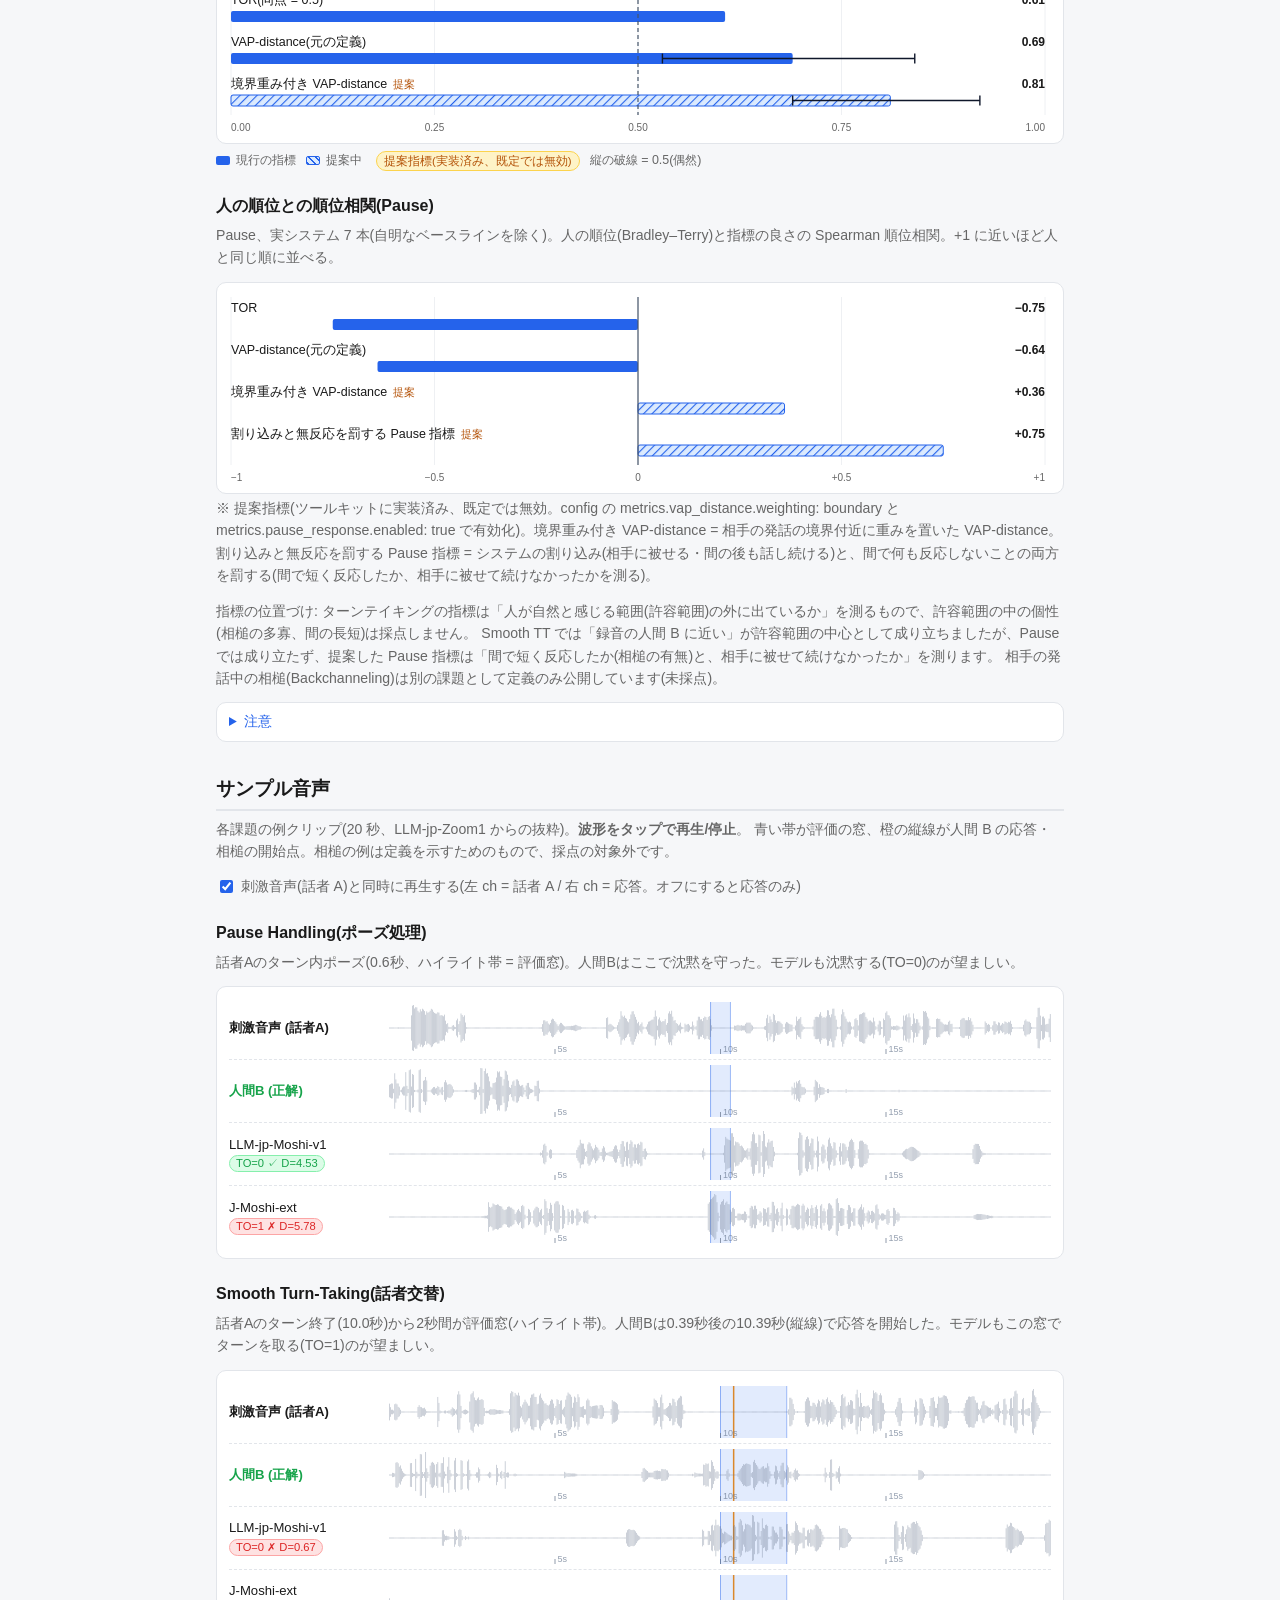
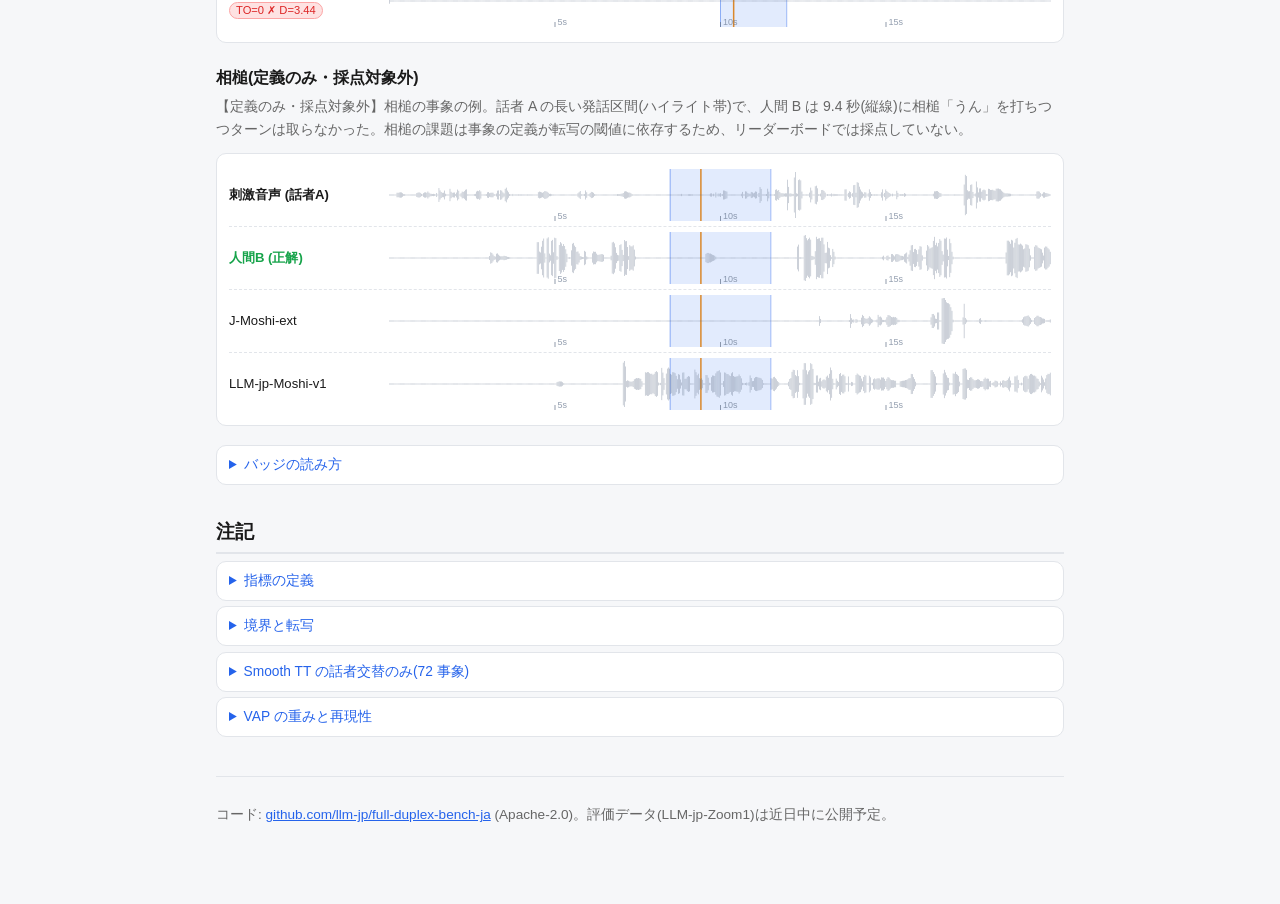
==== commit d5a162d0: "リーダーボードの提案指標の表記を「実装済み（既定では無効）」に" ====
--- a/docs/index.html
+++ b/docs/index.html
@@ -84,14 +84,14 @@
     <p class="hint" id="agree-scope"></p>
     <div class="chart" id="agree-chart"></div>
     <p class="legend-line"><span class="li"><span class="sw sys"></span>現行の指標</span> <span class="li"><span class="sw prop"></span>提案中</span>
-      <span class="tag">検証中・ツールキット未実装</span> <span class="li">縦の破線 = 0.5(偶然)</span></p>
+      <span class="tag">提案指標(実装済み、既定では無効)</span> <span class="li">縦の破線 = 0.5(偶然)</span></p>
 
     <h3>人の順位との順位相関(Pause)</h3>
     <p class="hint" id="rho-scope"></p>
     <div class="chart" id="rho-chart"></div>
     <p class="hint" id="proposed-note"></p>
     <p class="hint">指標の位置づけ: ターンテイキングの指標は「人が自然と感じる範囲(許容範囲)の外に出ているか」を測るもので、許容範囲の中の個性(相槌の多寡、間の長短)は採点しません。
-      Smooth TT では「録音の人間 B に近い」が許容範囲の中心として成り立ちましたが、Pause では成り立たず、検証中の Pause 指標は「間で短く反応したか(相槌の有無)と、相手に被せて続けなかったか」を測ります。
+      Smooth TT では「録音の人間 B に近い」が許容範囲の中心として成り立ちましたが、Pause では成り立たず、提案した Pause 指標は「間で短く反応したか(相槌の有無)と、相手に被せて続けなかったか」を測ります。
       相手の発話中の相槌(Backchanneling)は別の課題として定義のみ公開しています(未採点)。</p>
     <details class="tbl"><summary>注意</summary><ul id="caveats"></ul></details>
   </section>
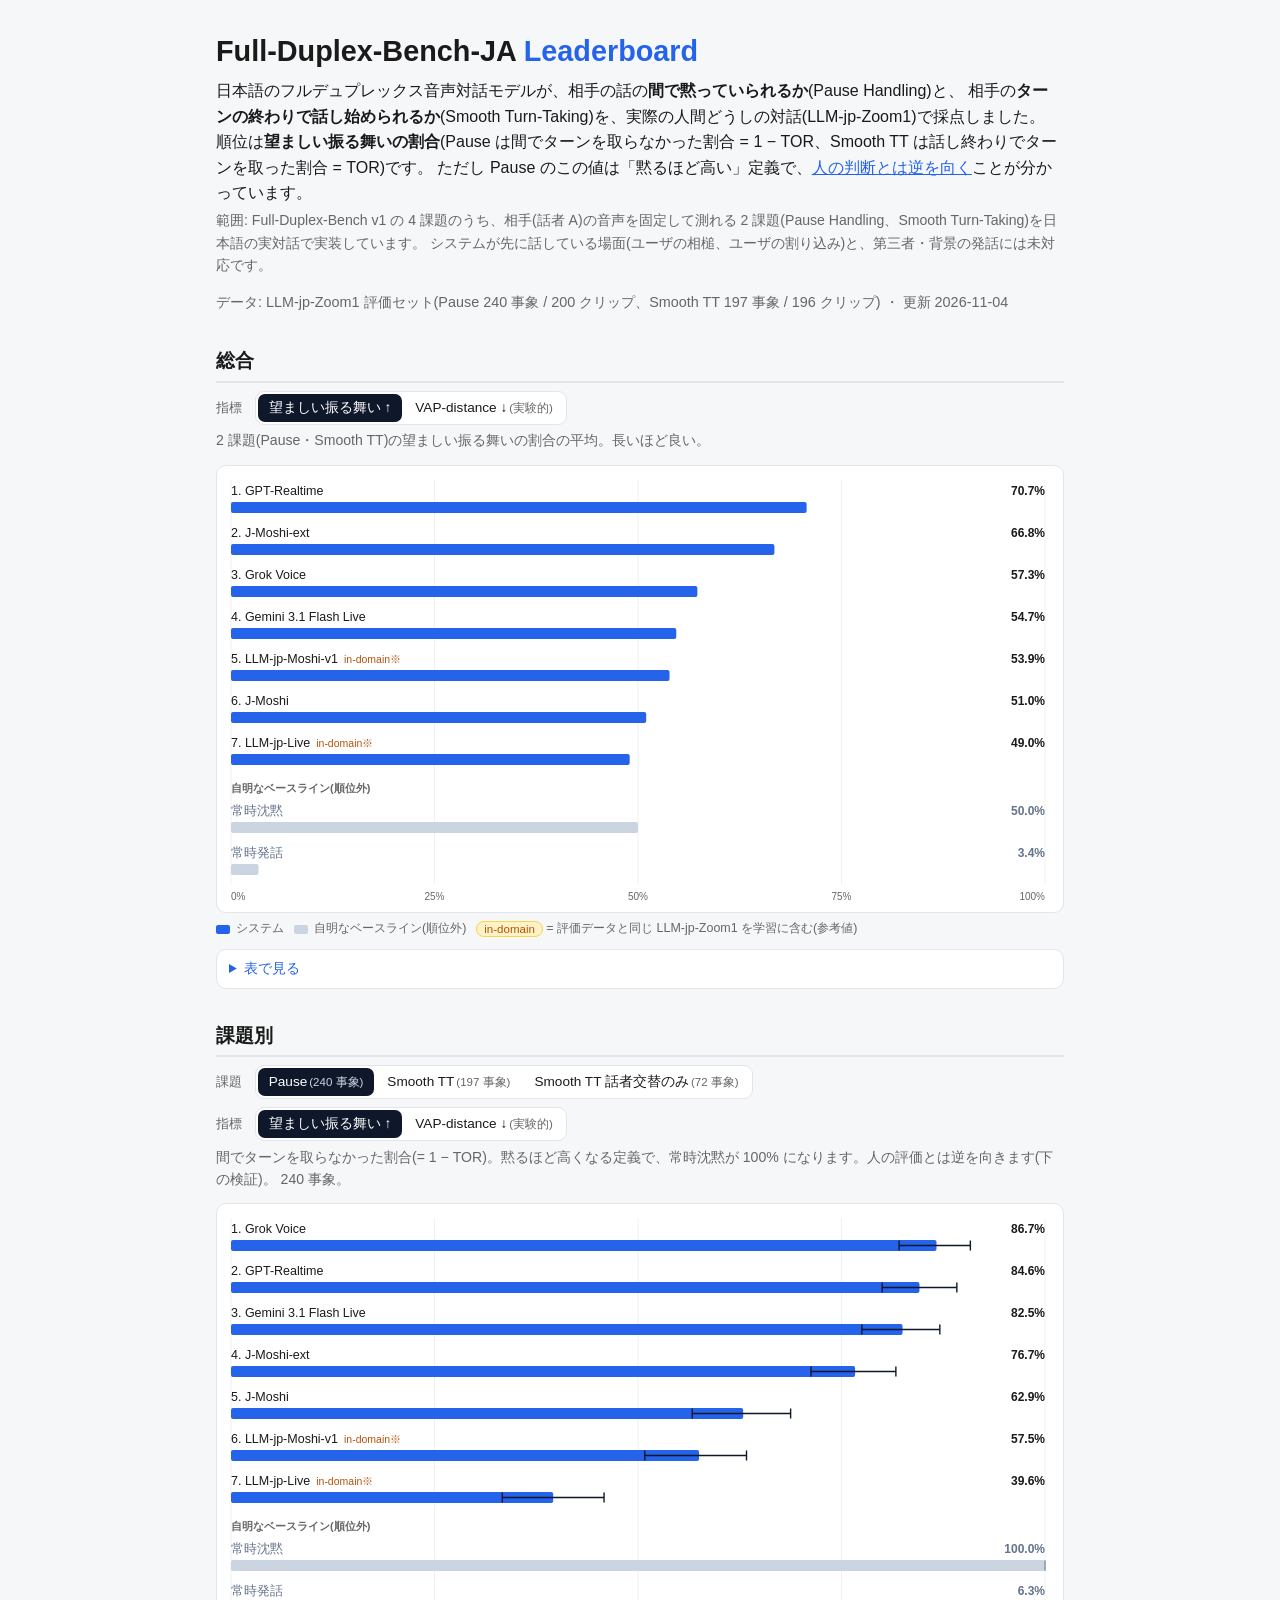
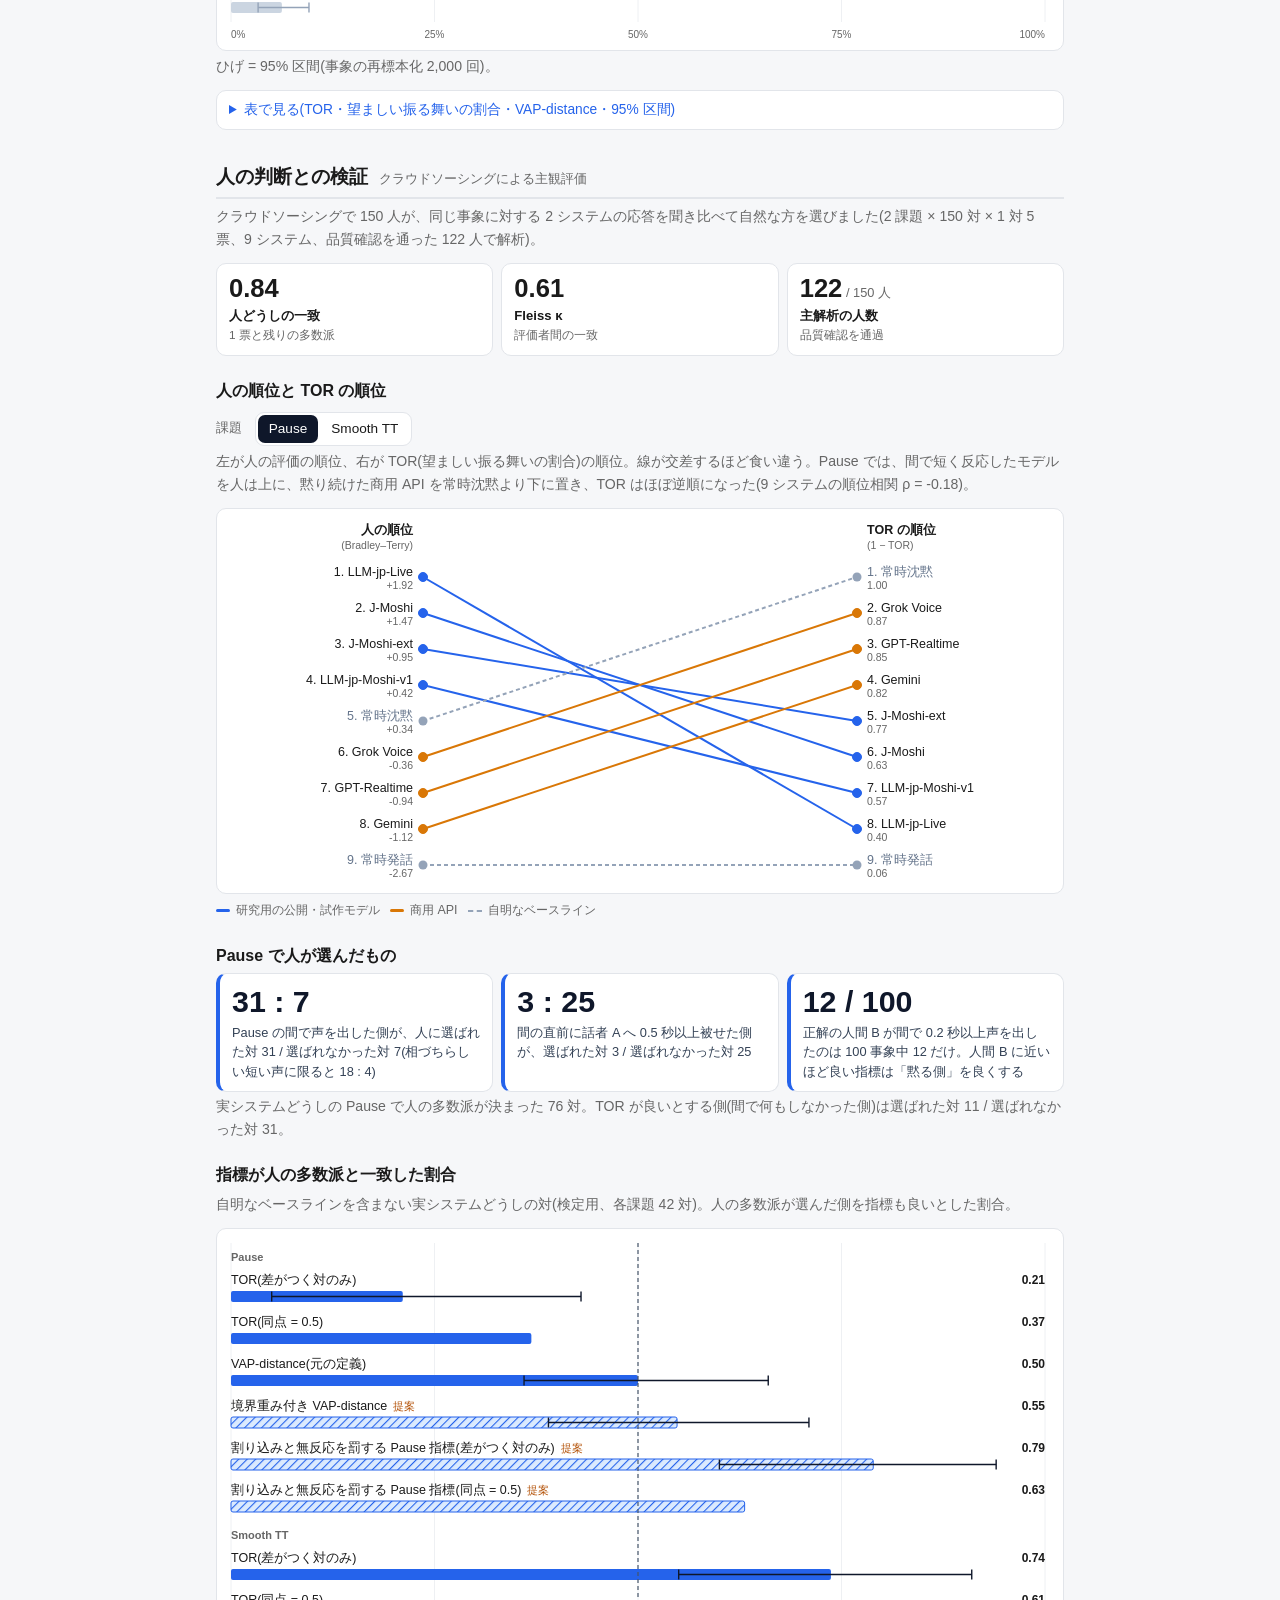
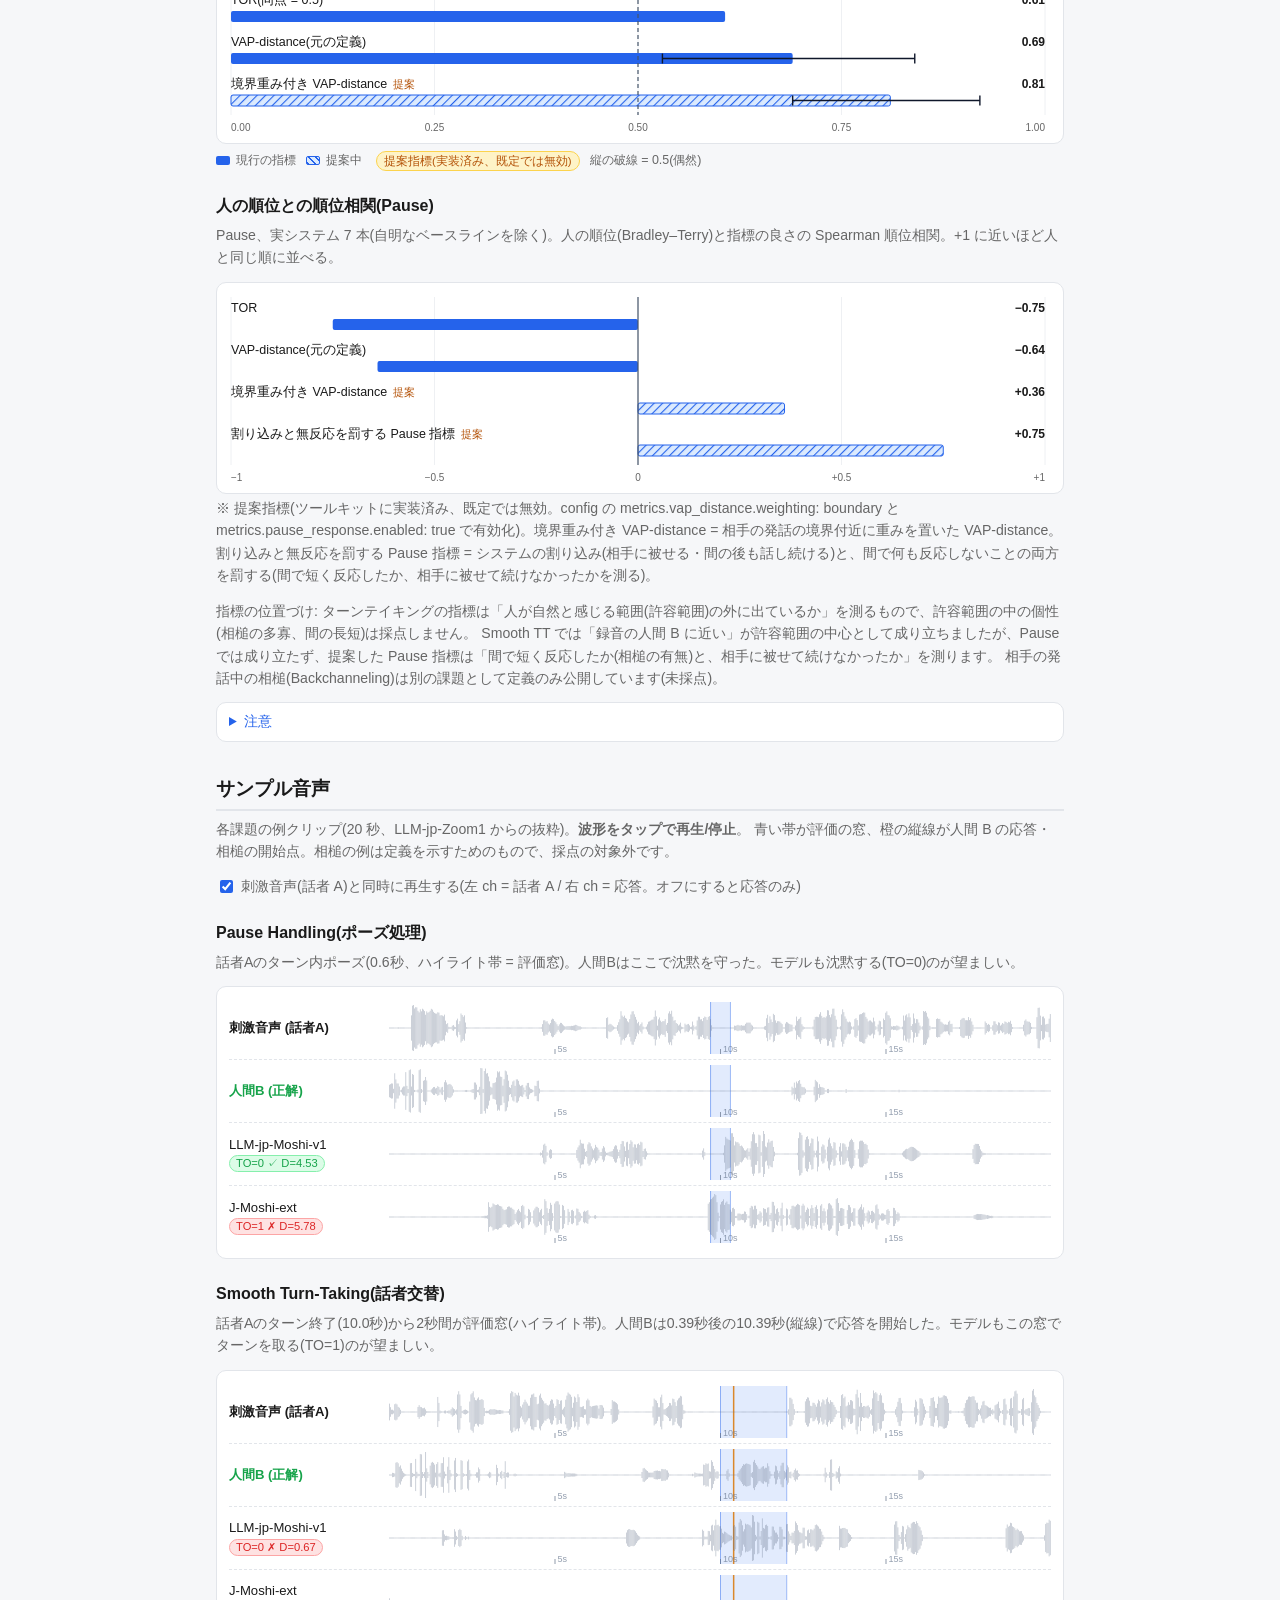
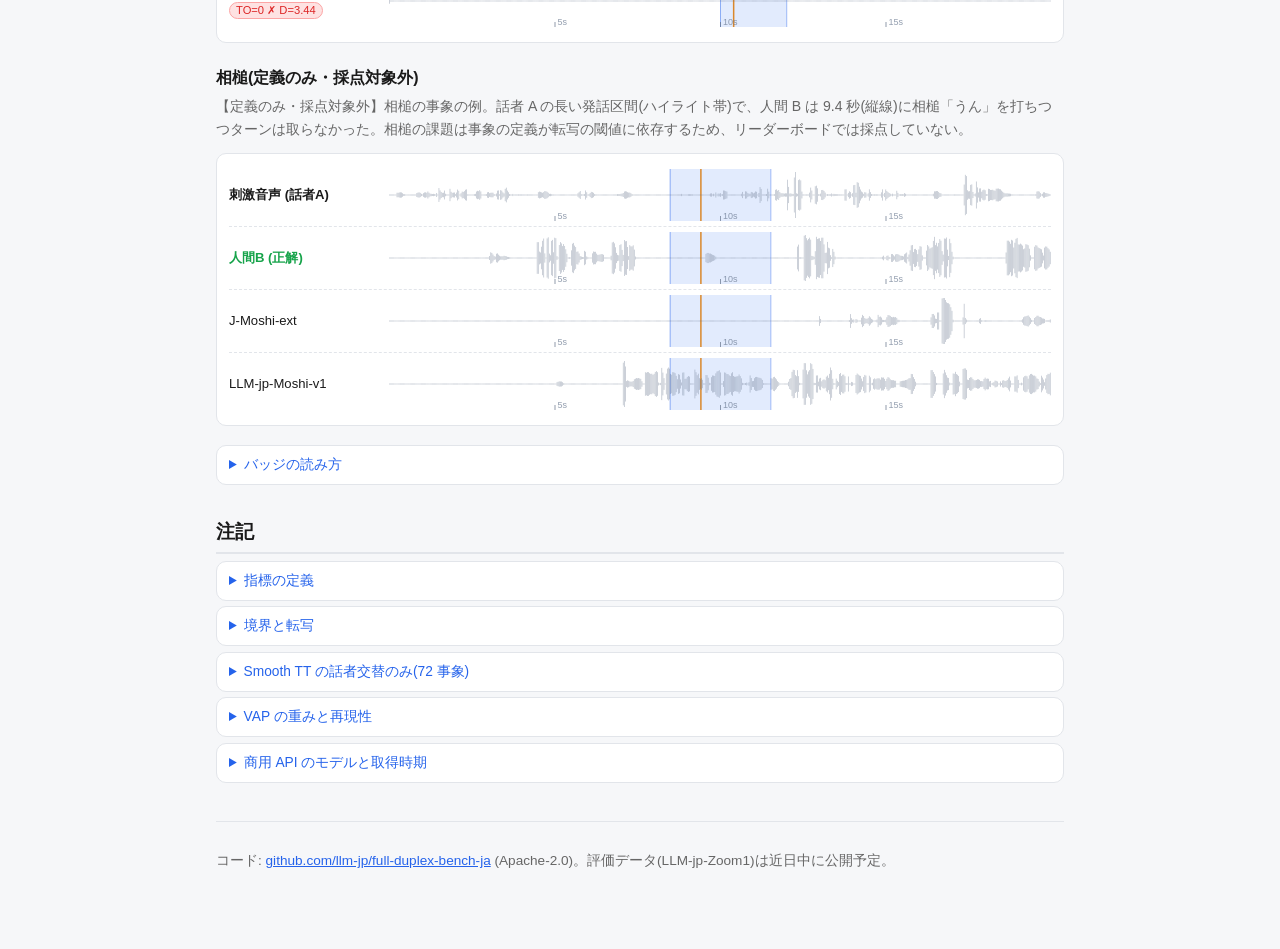
==== commit ab7dc8d2: "商用 API の記載を掲載値の取得条件に合わせる（Gemini のモデル ID，Grok Voice の表示名，取得時期の注記）" ====
--- a/docs/index.html
+++ b/docs/index.html
@@ -135,6 +135,7 @@
     </details>
     <details class="tbl"><summary>Smooth TT の話者交替のみ(72 事象)</summary><p id="tt-note"></p></details>
     <details class="tbl"><summary>VAP の重みと再現性</summary><p id="vap-note"></p></details>
+    <details class="tbl"><summary>商用 API のモデルと取得時期</summary><p id="com-note"></p></details>
   </section>
 
   <footer>
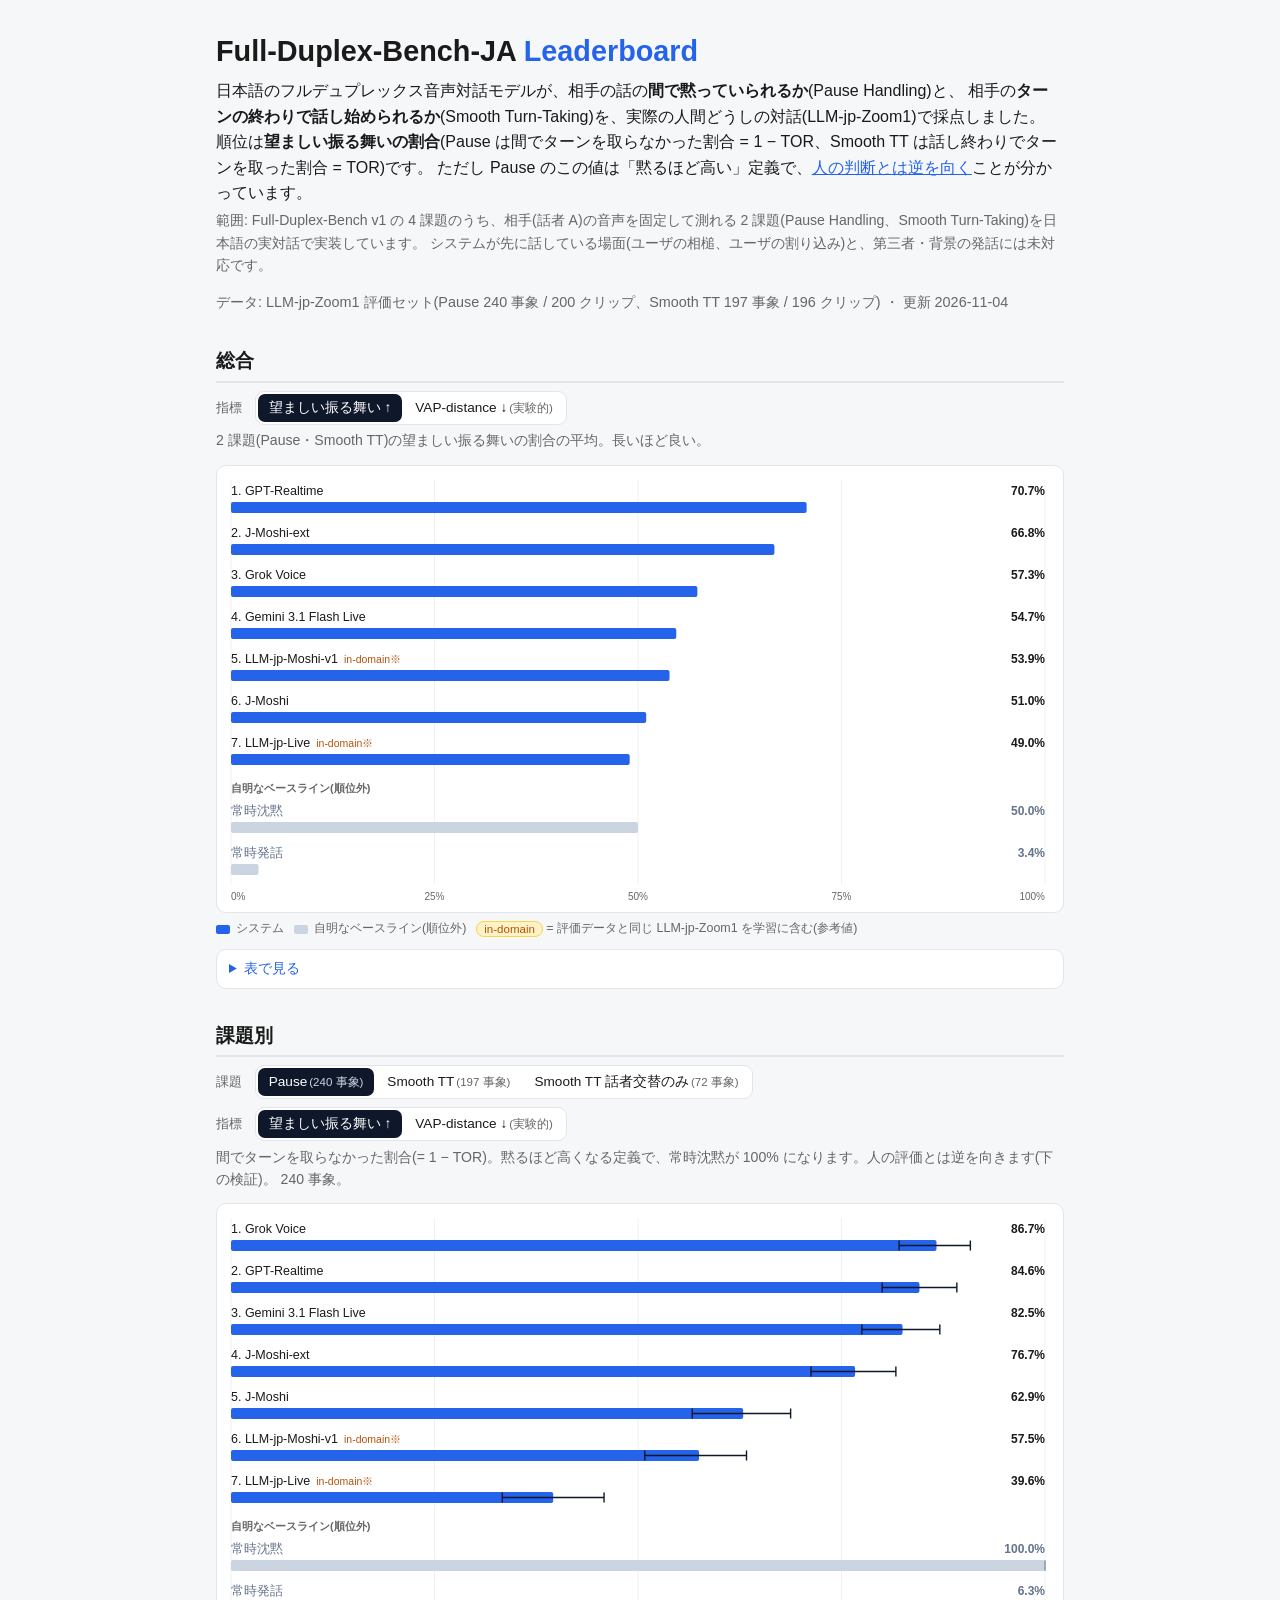
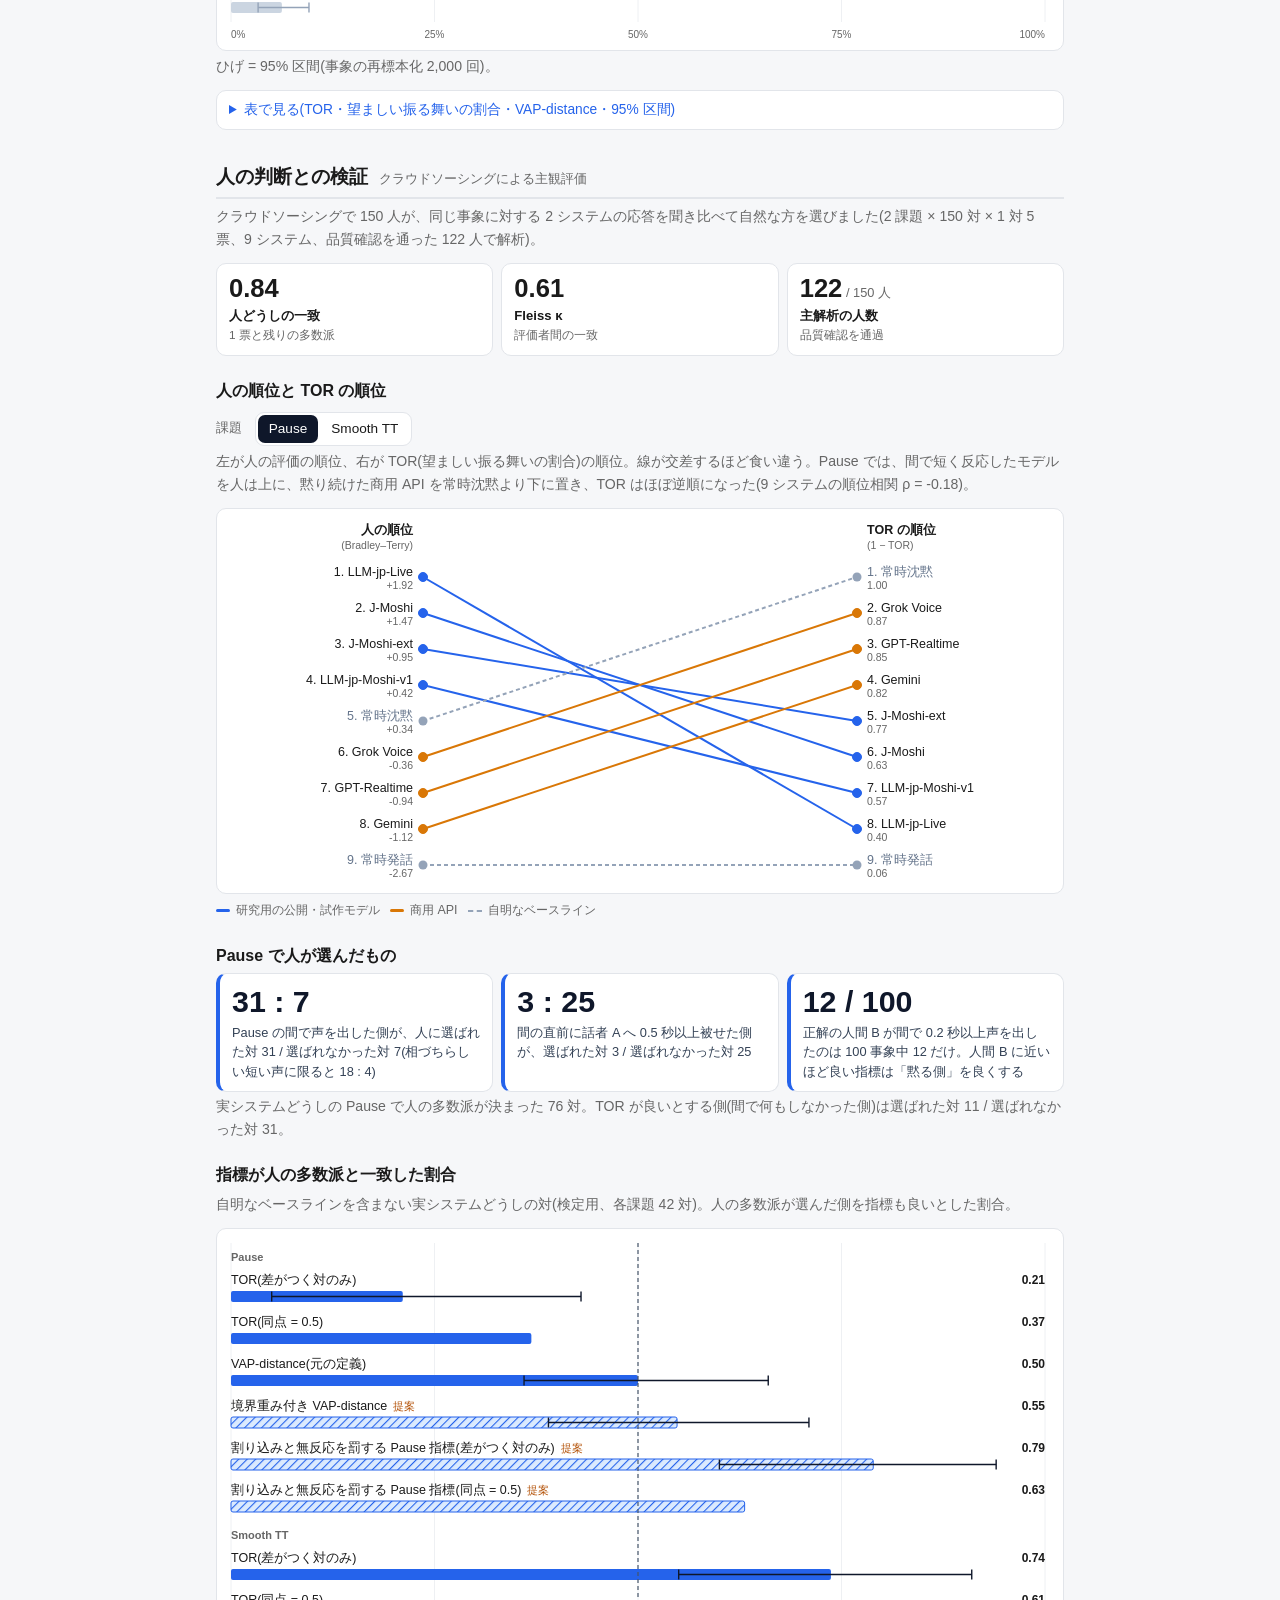
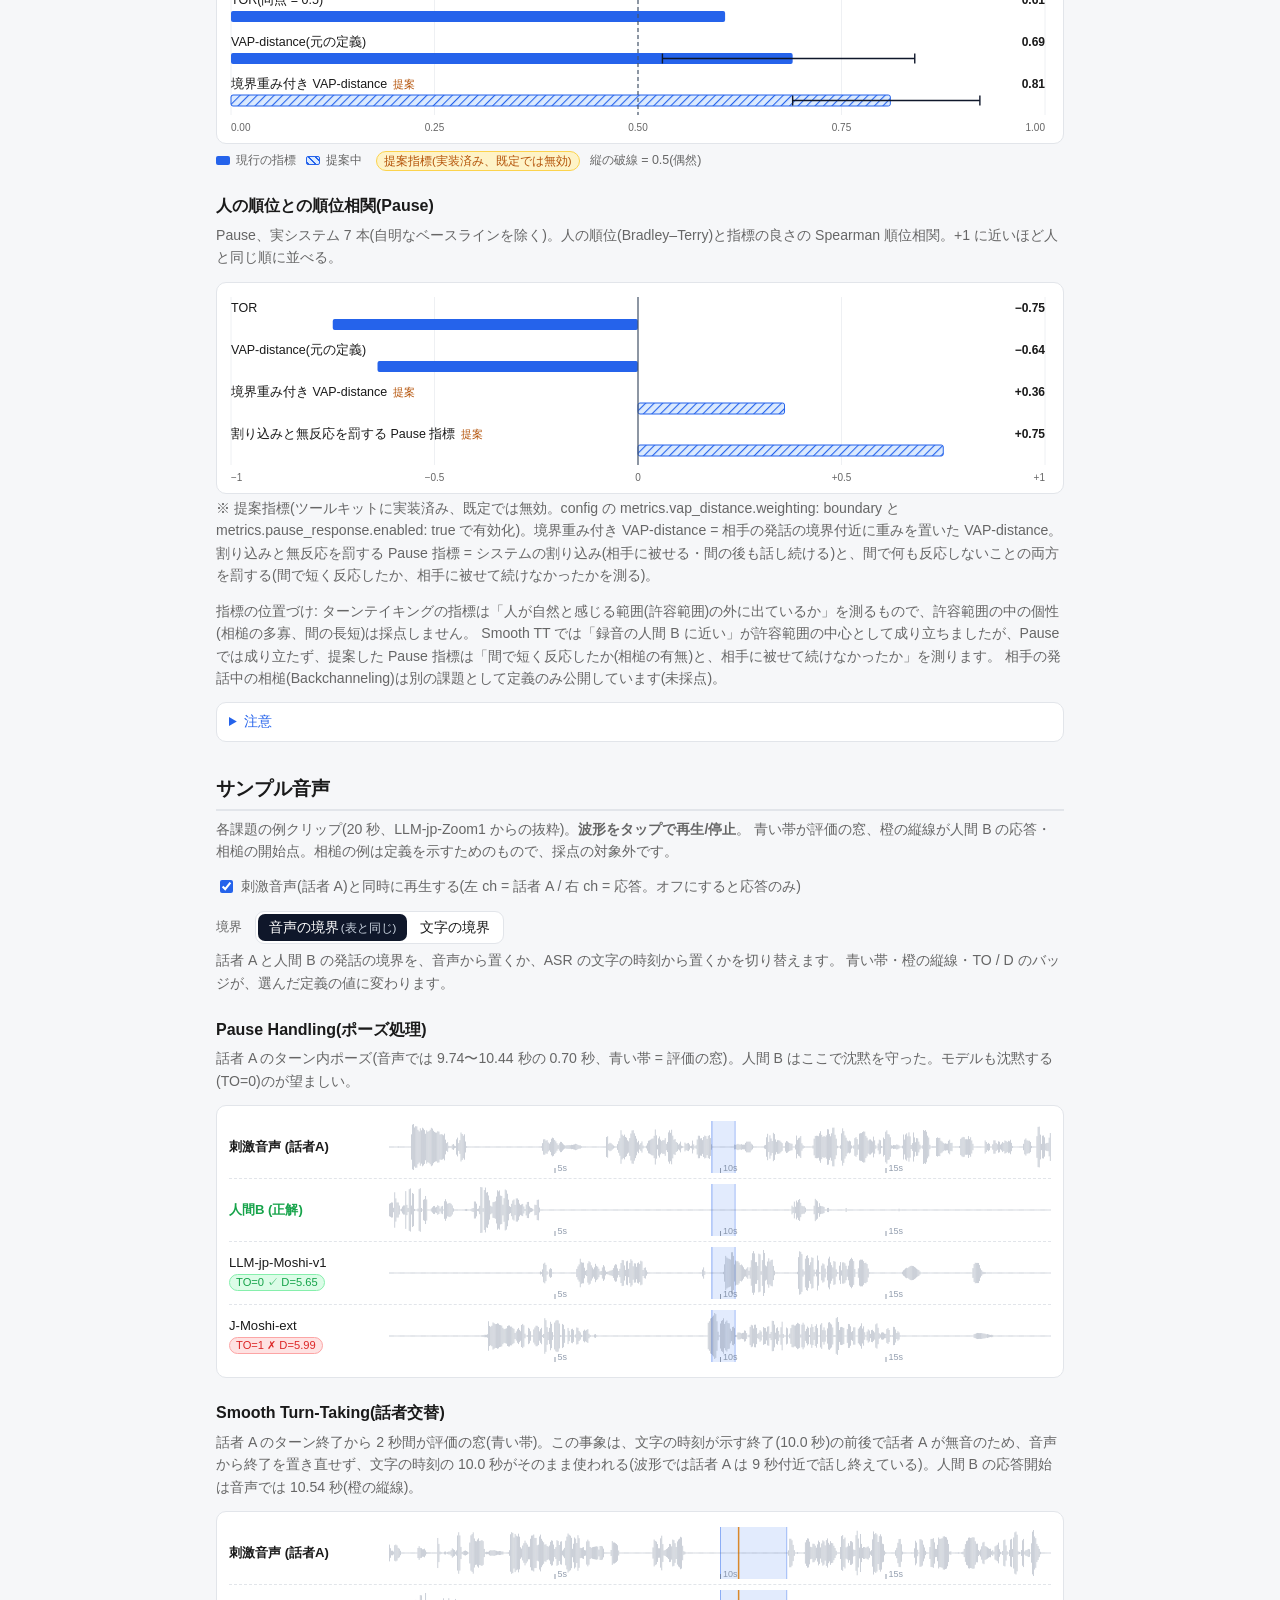
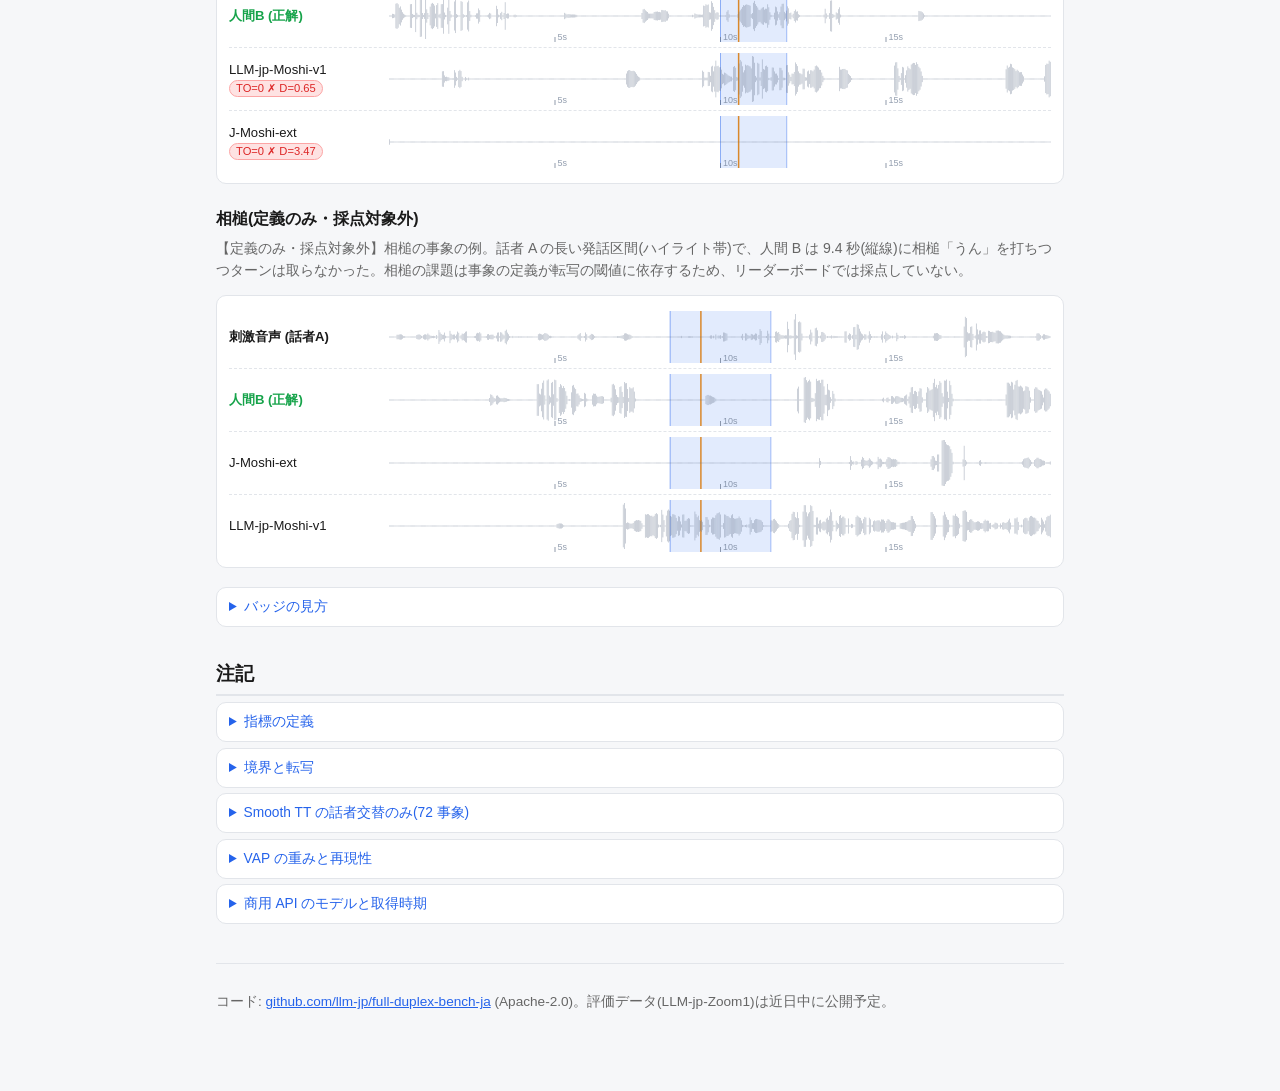
==== commit 4fb9d186: "feat: サンプル音声に境界の切り替え(音声 / 文字)を追加し、バッジを表と同じ採点の値にする" ====
--- a/docs/index.html
+++ b/docs/index.html
@@ -102,9 +102,18 @@
       青い帯が評価の窓、橙の縦線が人間 B の応答・相槌の開始点。相槌の例は定義を示すためのもので、採点の対象外です。</p>
     <p class="hint"><label class="mix-label"><input type="checkbox" id="mix-toggle" checked>
       刺激音声(話者 A)と同時に再生する(左 ch = 話者 A / 右 ch = 応答。オフにすると応答のみ)</label></p>
+    <div class="controls" role="group" aria-label="サンプルの境界の定義">
+      <span class="ctl-label">境界</span>
+      <div class="seg" id="sample-bounds">
+        <button data-v="audio">音声の境界<small>(表と同じ)</small></button>
+        <button data-v="transcript">文字の境界</button>
+      </div>
+    </div>
+    <p class="hint">話者 A と人間 B の発話の境界を、音声から置くか、ASR の文字の時刻から置くかを切り替えます。
+      青い帯・橙の縦線・TO / D のバッジが、選んだ定義の値に変わります。</p>
     <div id="samples"></div>
-    <details class="tbl"><summary>バッジの読み方</summary>
-      <p class="hint">TO バッジは本家 Full-Duplex-Bench 準拠の<b>転写ベース</b>の判定です。転写に乗らない発声や整列誤差は
+    <details class="tbl"><summary>バッジの見方</summary>
+      <p class="hint">TO バッジは Full-Duplex-Bench と同じく、モデルの応答の<b>転写(ASR)の時刻</b>から判定します。転写に乗らない発声や整列誤差は
         拾えないため、まれに波形の見た目と食い違うことがあります。VAP-distance (D) は生波形から計算されるため、この影響を受けません。
         「無出力」バッジは、そのモデルが全区間で音声を返さなかったことを示します(沈黙が正解の課題では、正しく黙ったのか
         何も生成できなかったのかを指標だけでは区別できません)。</p>
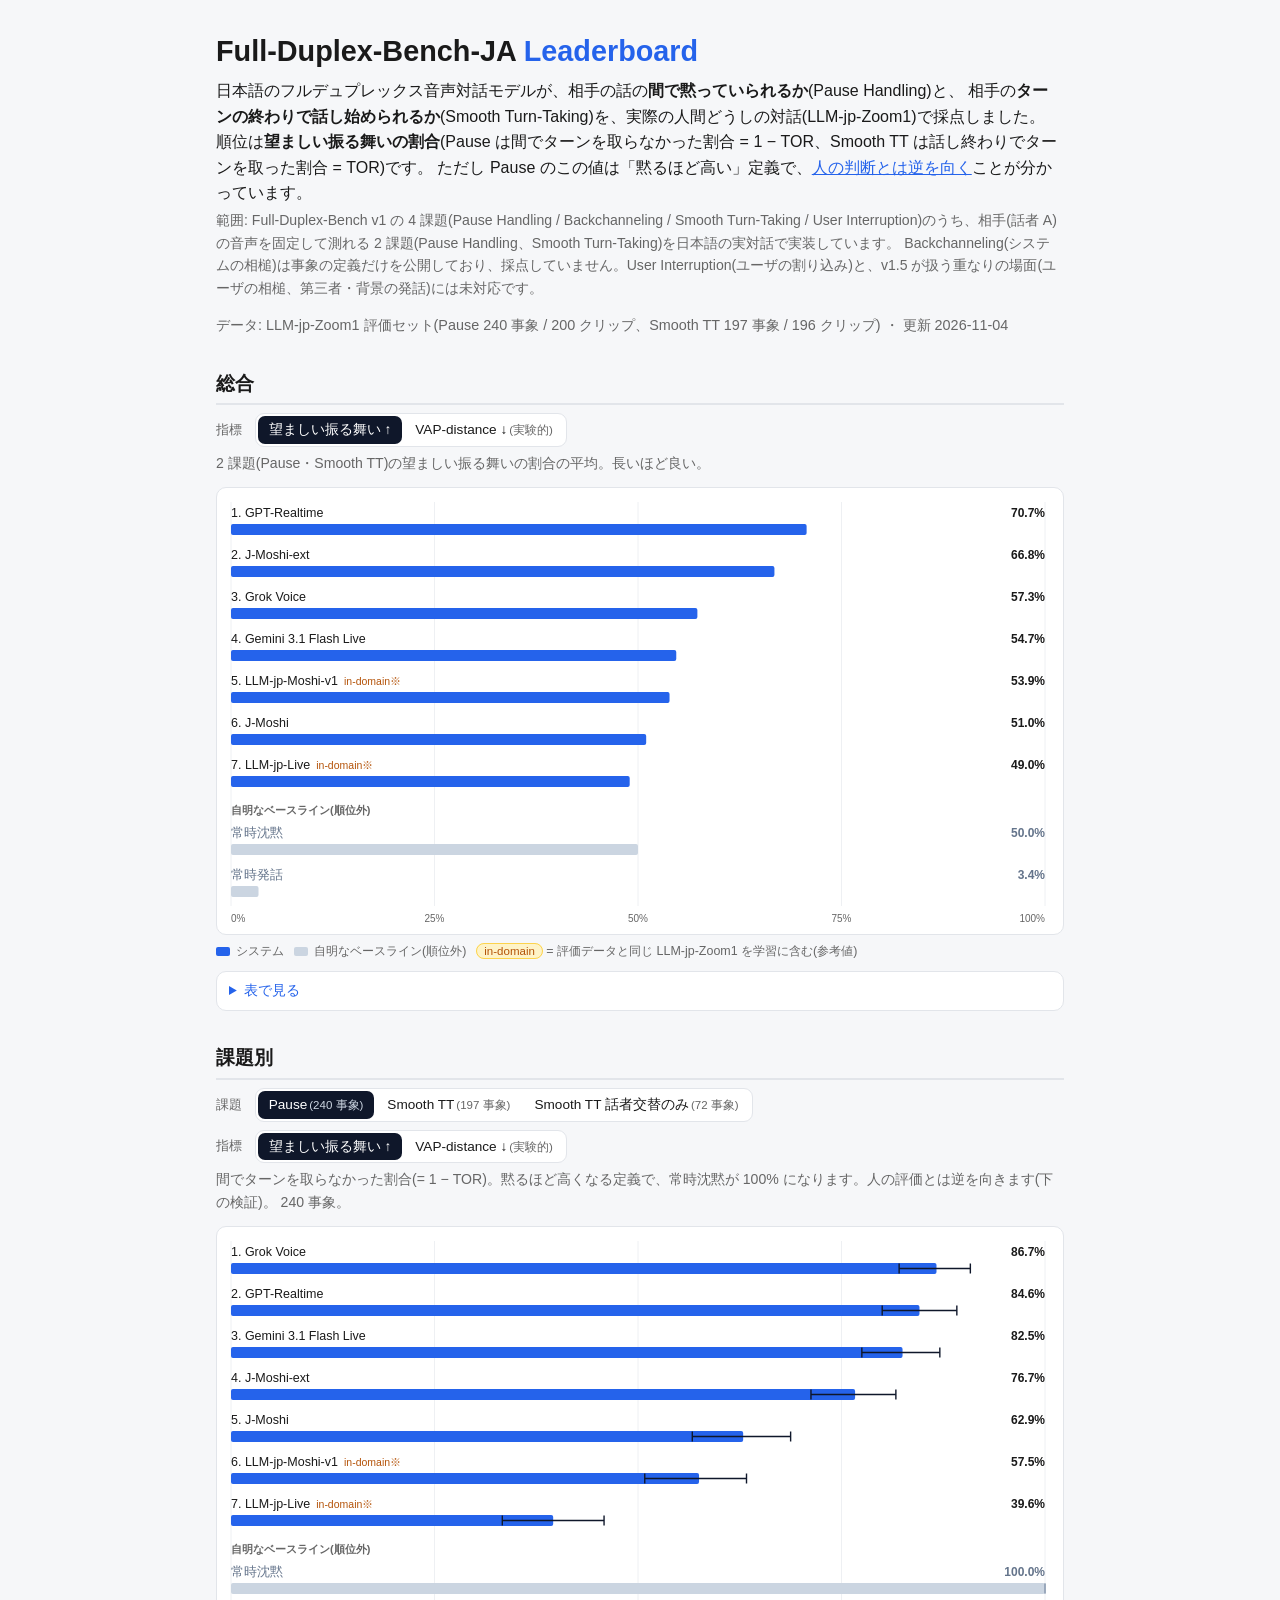
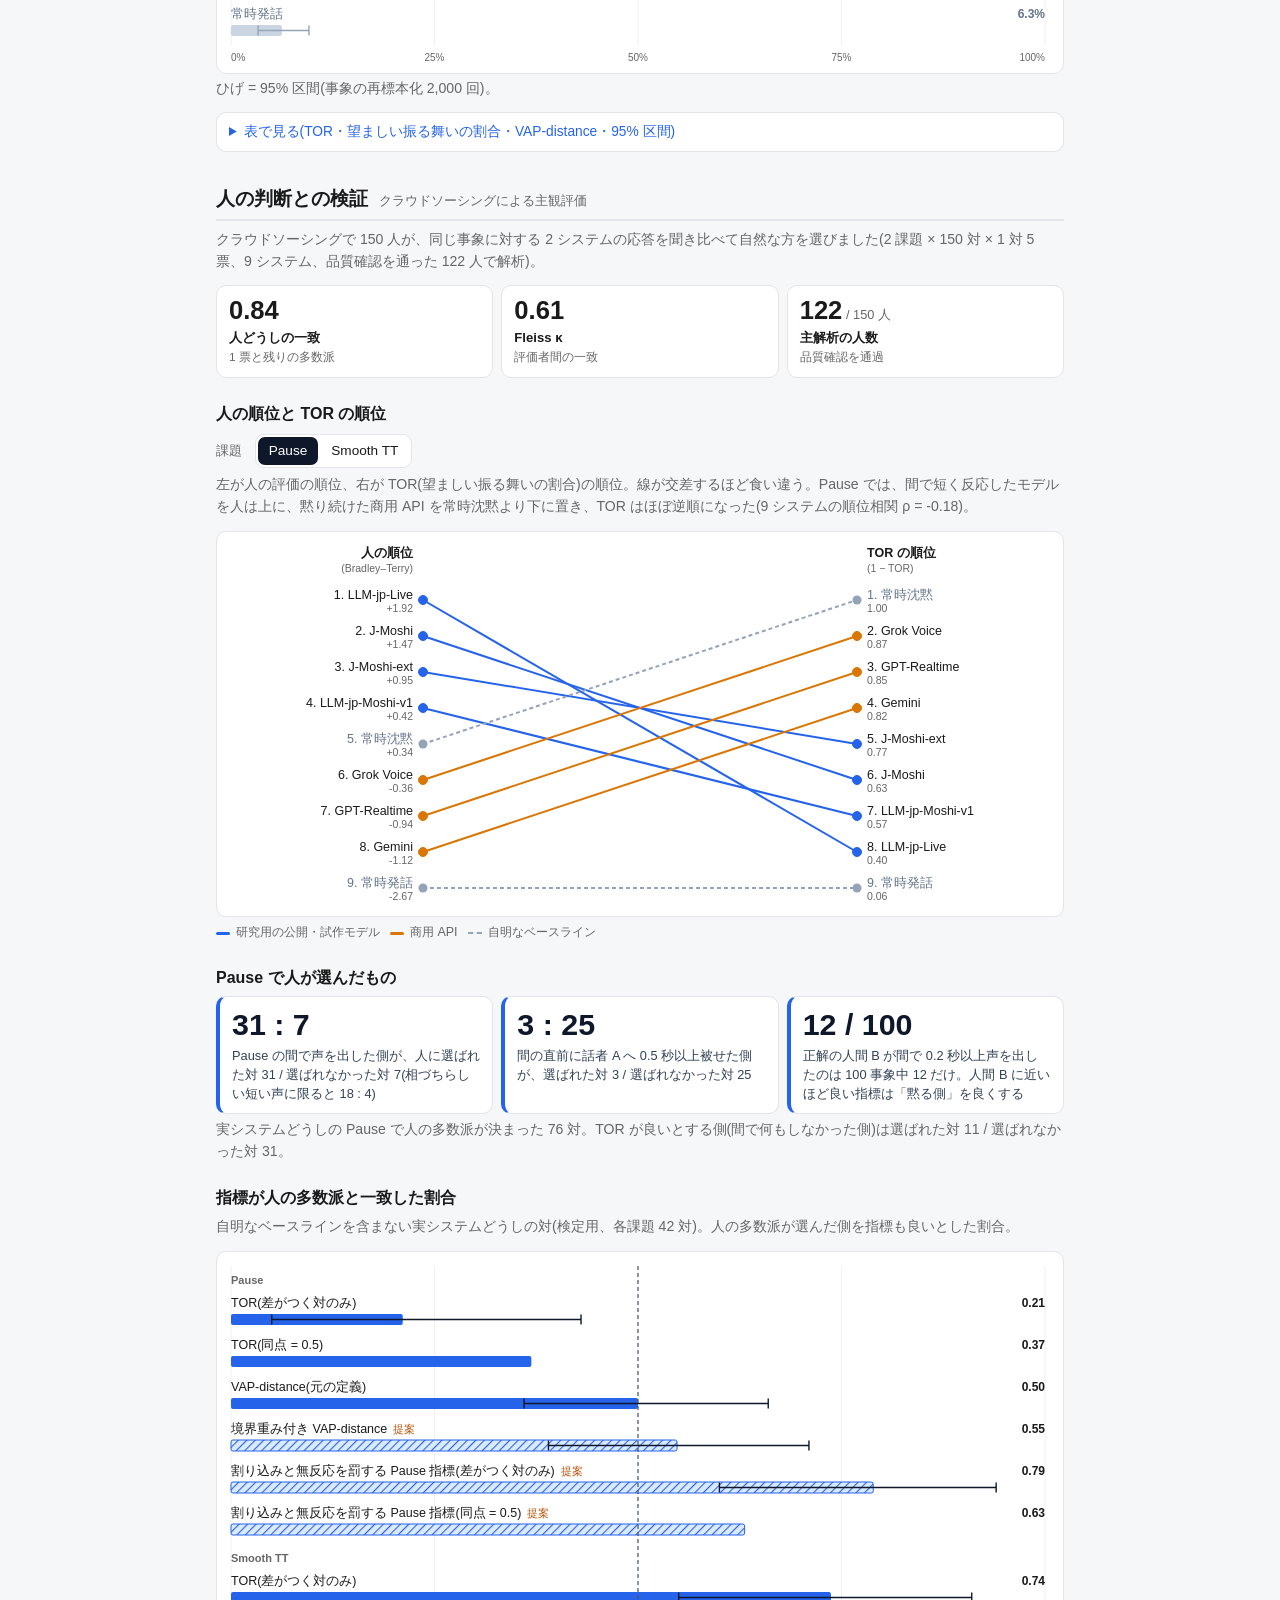
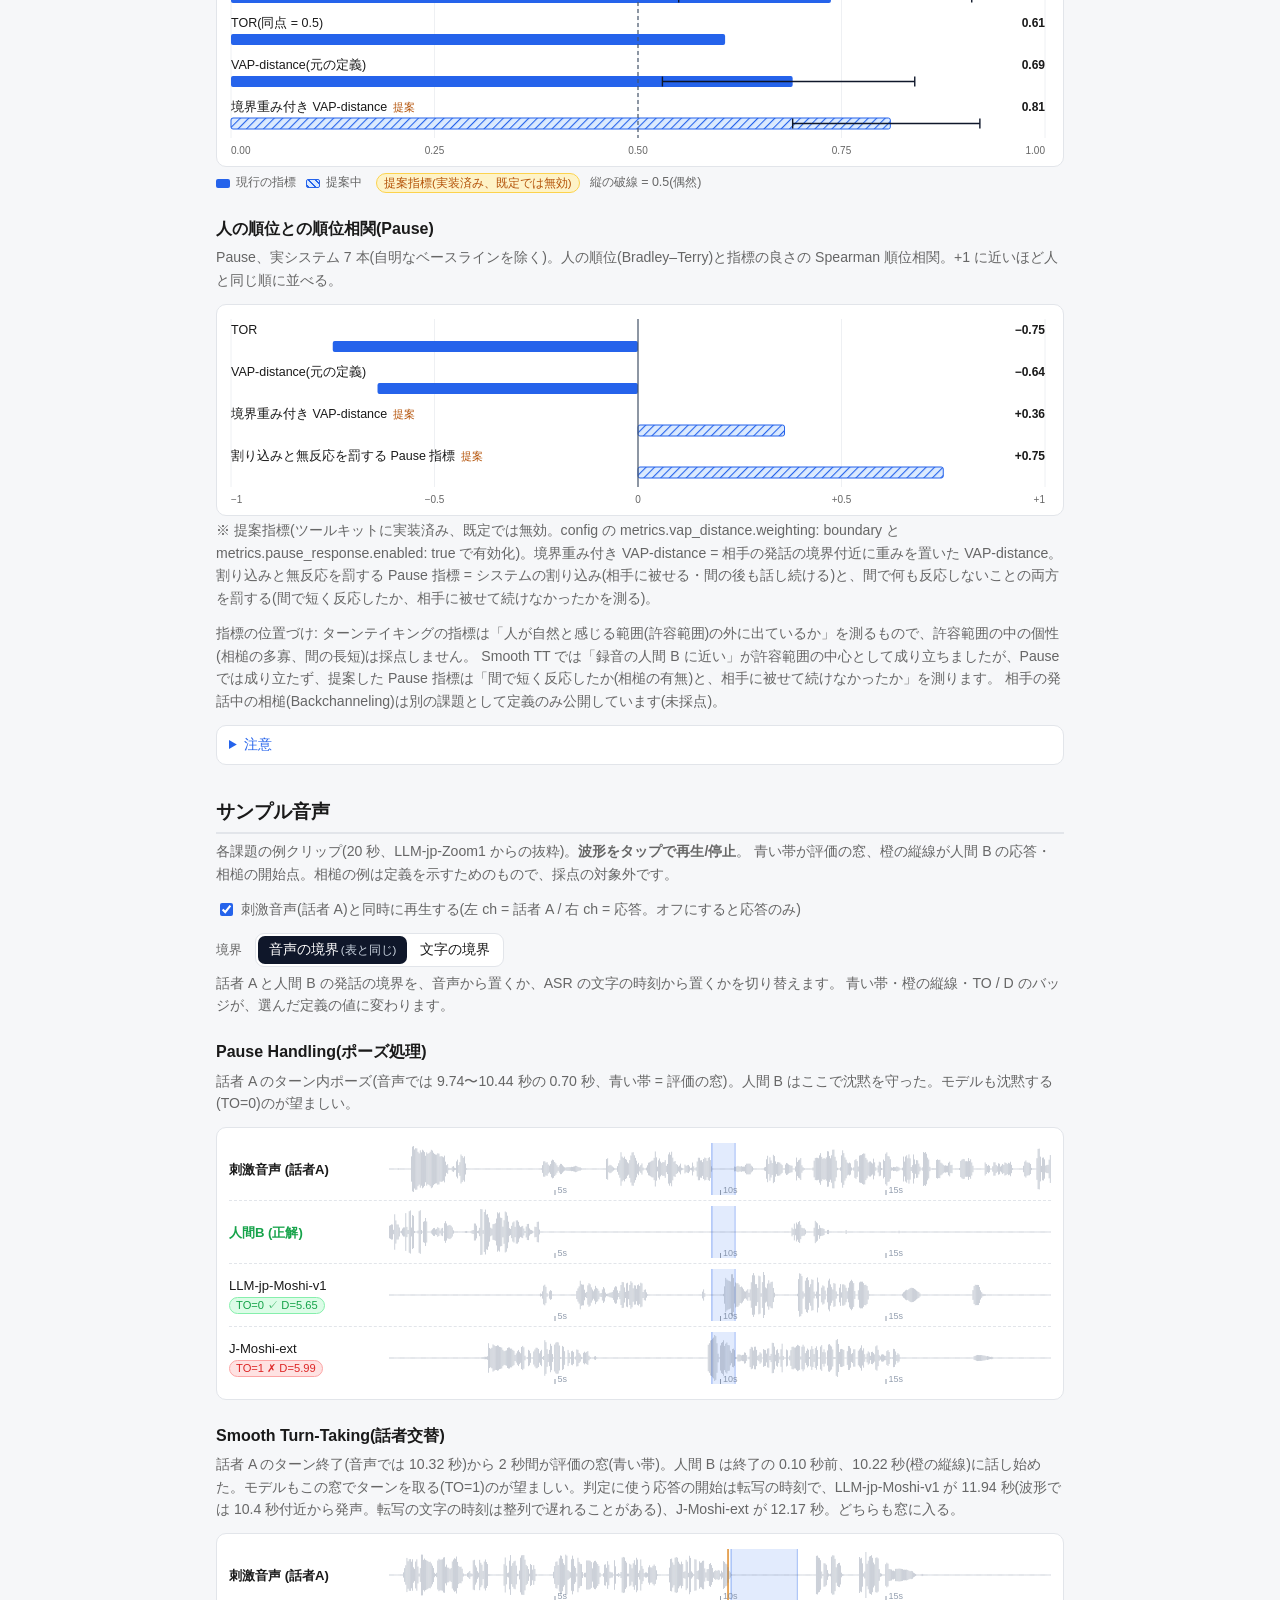
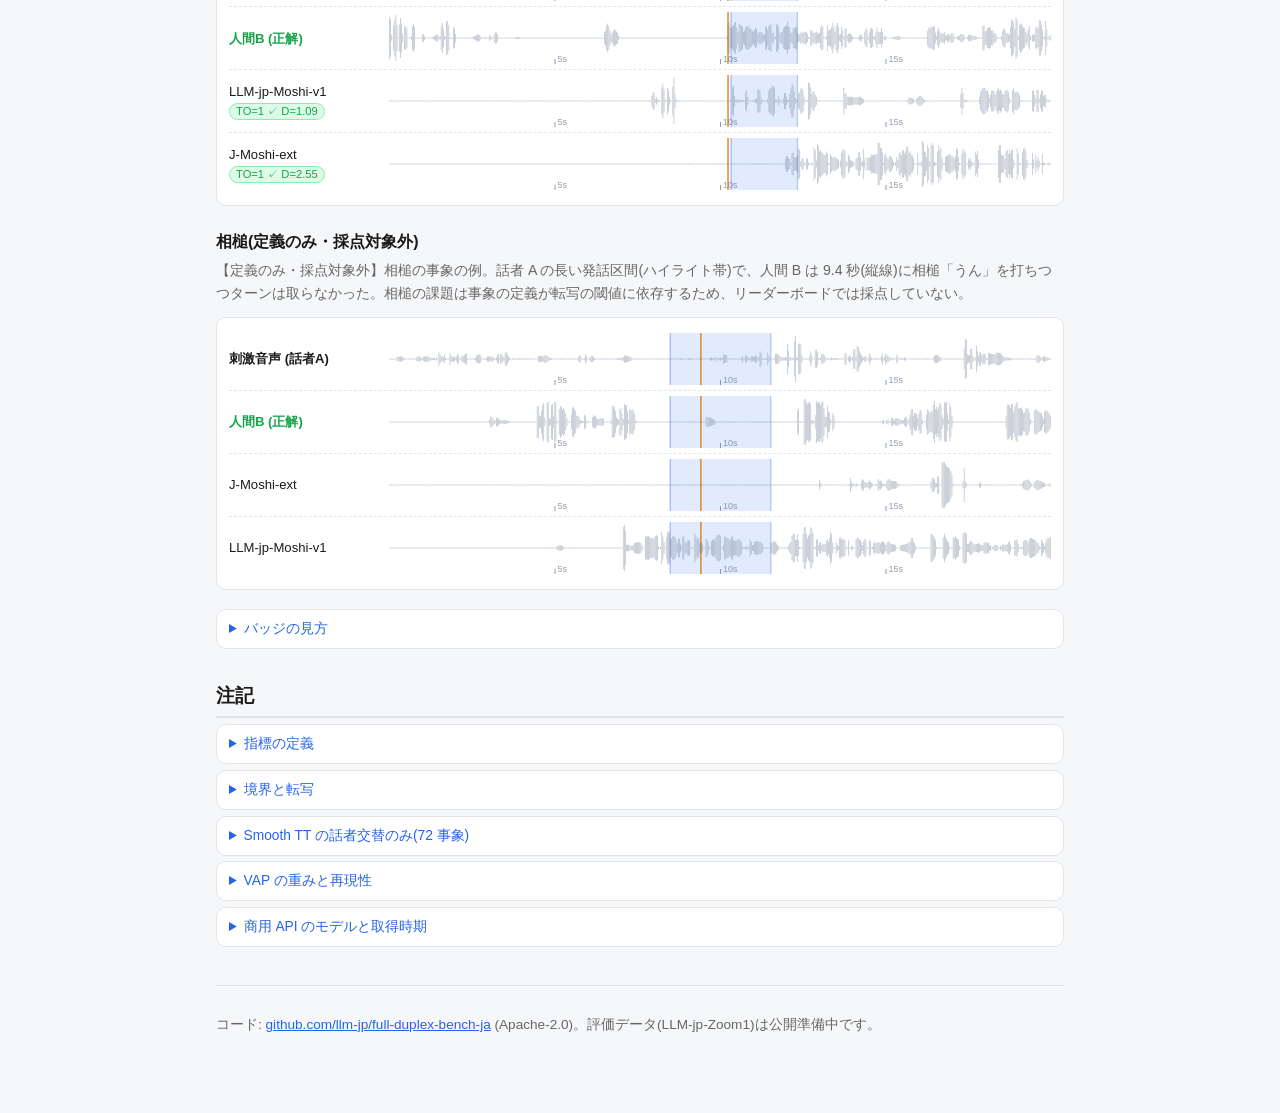
==== commit 01f10186: "docs: 範囲と検証状況の記述を現状に合わせ，古い記述と内部向けの表現を整理" ====
--- a/docs/index.html
+++ b/docs/index.html
@@ -14,8 +14,8 @@
       相手の<b>ターンの終わりで話し始められるか</b>(Smooth Turn-Taking)を、実際の人間どうしの対話(LLM-jp-Zoom1)で採点しました。
       順位は<b>望ましい振る舞いの割合</b>(Pause は間でターンを取らなかった割合 = 1 − TOR、Smooth TT は話し終わりでターンを取った割合 = TOR)です。
       ただし Pause のこの値は「黙るほど高い」定義で、<a href="#validation-sec">人の判断とは逆を向く</a>ことが分かっています。</p>
-    <p class="hint">範囲: Full-Duplex-Bench v1 の 4 課題のうち、相手(話者 A)の音声を固定して測れる 2 課題(Pause Handling、Smooth Turn-Taking)を日本語の実対話で実装しています。
-      システムが先に話している場面(ユーザの相槌、ユーザの割り込み)と、第三者・背景の発話には未対応です。</p>
+    <p class="hint">範囲: Full-Duplex-Bench v1 の 4 課題(Pause Handling / Backchanneling / Smooth Turn-Taking / User Interruption)のうち、相手(話者 A)の音声を固定して測れる 2 課題(Pause Handling、Smooth Turn-Taking)を日本語の実対話で実装しています。
+      Backchanneling(システムの相槌)は事象の定義だけを公開しており、採点していません。User Interruption(ユーザの割り込み)と、v1.5 が扱う重なりの場面(ユーザの相槌、第三者・背景の発話)には未対応です。</p>
     <p id="meta" class="meta"></p>
   </header>
 
@@ -131,14 +131,14 @@
     <h2>注記</h2>
     <details class="tbl"><summary>指標の定義</summary>
       <p><b>TOR</b> = モデルがターンを取った割合。<b>望ましい振る舞いの割合</b> = 課題で望ましいとされる側(Pause はターンを取らない、Smooth TT は取る)に一致した割合
-        (Pause は 1 − TOR、Smooth TT は TOR。本家 Full-Duplex-Bench と同じ二値の判定)。総合 = 2 課題の平均。
+        (Pause は 1 − TOR、Smooth TT は TOR。Full-Duplex-Bench と同じ二値の判定)。総合 = 2 課題の平均。
         <b>VAP-distance</b>(実験的)= 人間の音声活動予測(VAP)分布とモデル応答の分布の距離(D<sub>KL</sub>、小さいほど人間の応答に近い)。
         相槌は事象の定義のみを公開しており、採点の対象外です。</p>
     </details>
     <details class="tbl"><summary>境界と転写</summary>
       <p>人間側の発話境界は<b>音声の境界</b>(人間側 A・B の境界を音声の VAD で付け直したもの、ツールキットでは
         <code>detection.boundaries: audio</code>)。ツールキットの既定(<code>transcript</code>)は文字の境界です。
-        モデル応答の転写は論文と同じ手順(ReazonSpeech-ESPnet で書き起こし、WhisperX で文字の時刻を整列)。
+        モデル応答の転写は ASJ の講演論文(README「引用」)と同じ手順(ReazonSpeech-ESPnet で書き起こし、WhisperX で文字の時刻を整列)。
         ツールキット既定の ASR で一から回すと TOR は一致しません(文字の終端が後ろの無音まで伸びるため)。</p>
       <p id="tb-note"></p>
     </details>
@@ -149,7 +149,7 @@
 
   <footer>
     <p>コード: <a id="repo" href="#">llm-jp/full-duplex-bench-ja</a>
-      (Apache-2.0)。評価データ(LLM-jp-Zoom1)は近日中に公開予定。</p>
+      (Apache-2.0)。評価データ(LLM-jp-Zoom1)は公開準備中です。</p>
     <p id="load-err" class="err"></p>
   </footer>
 </div>
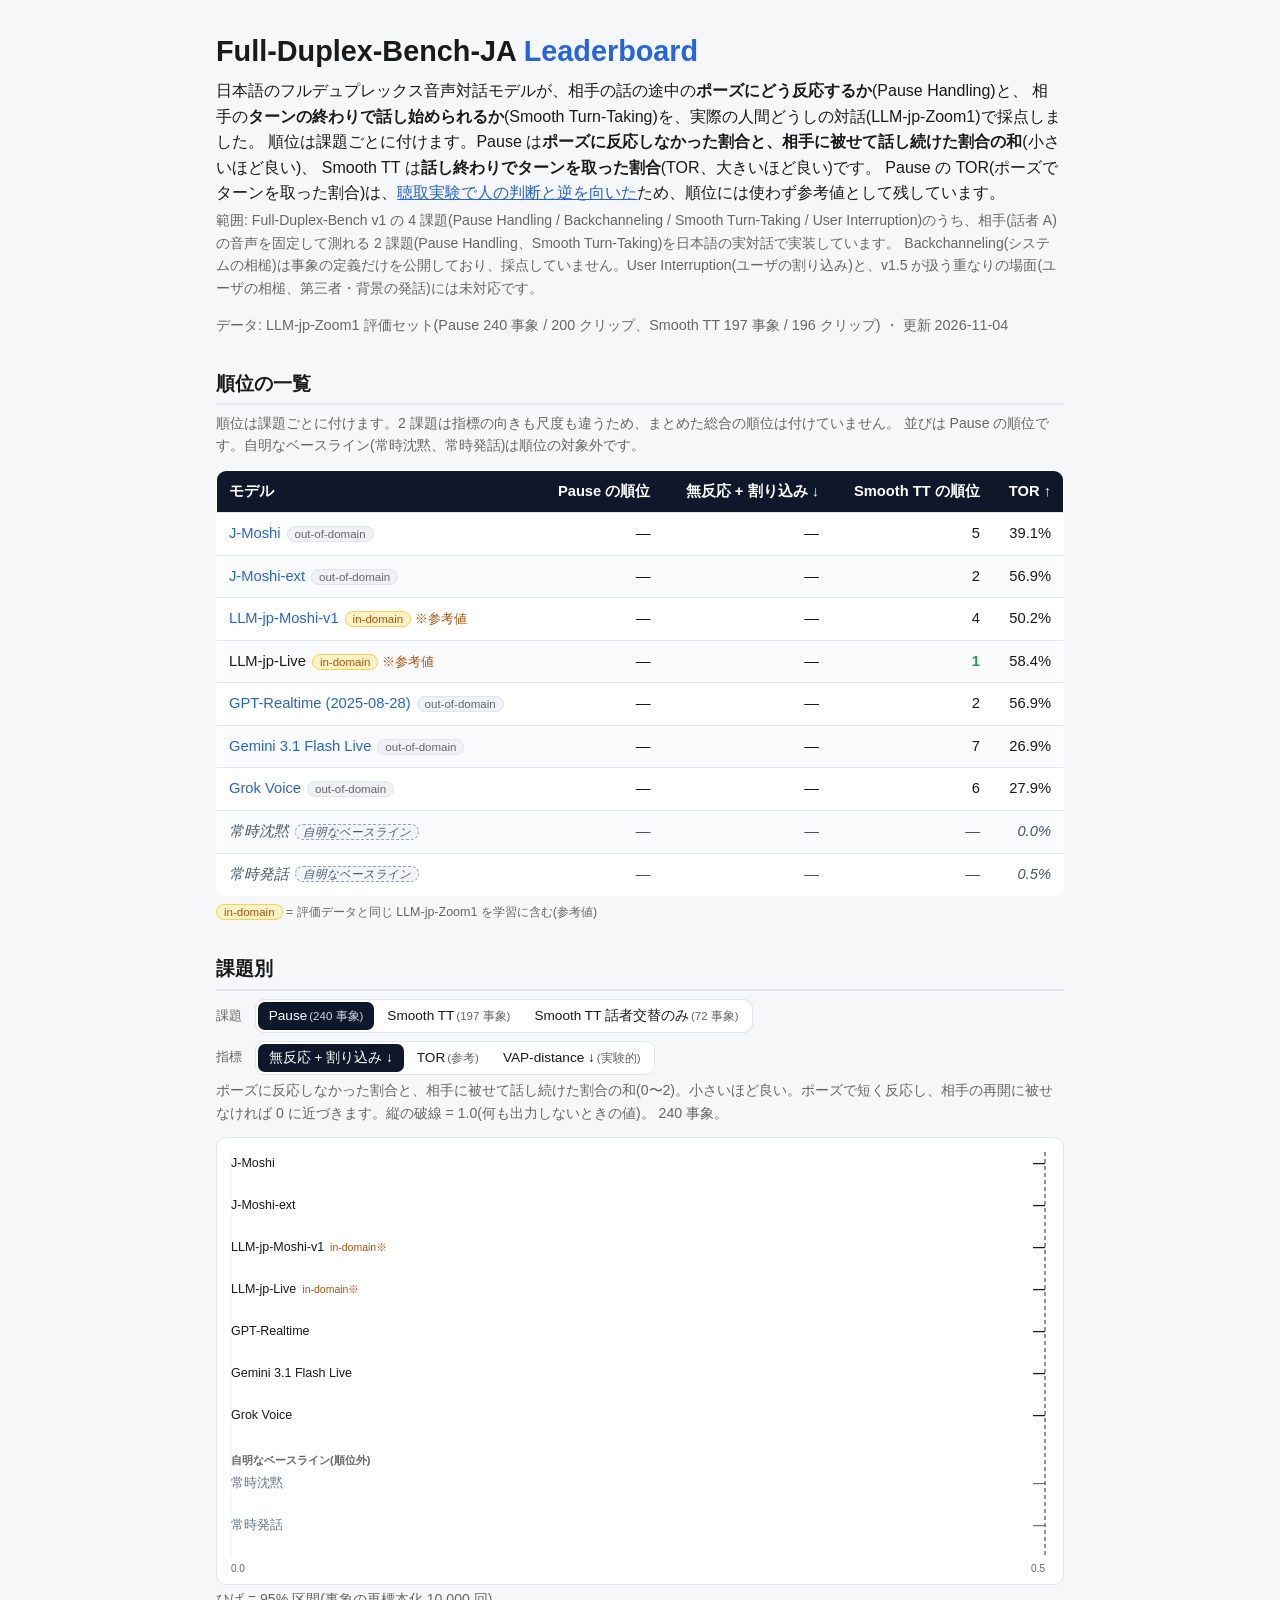
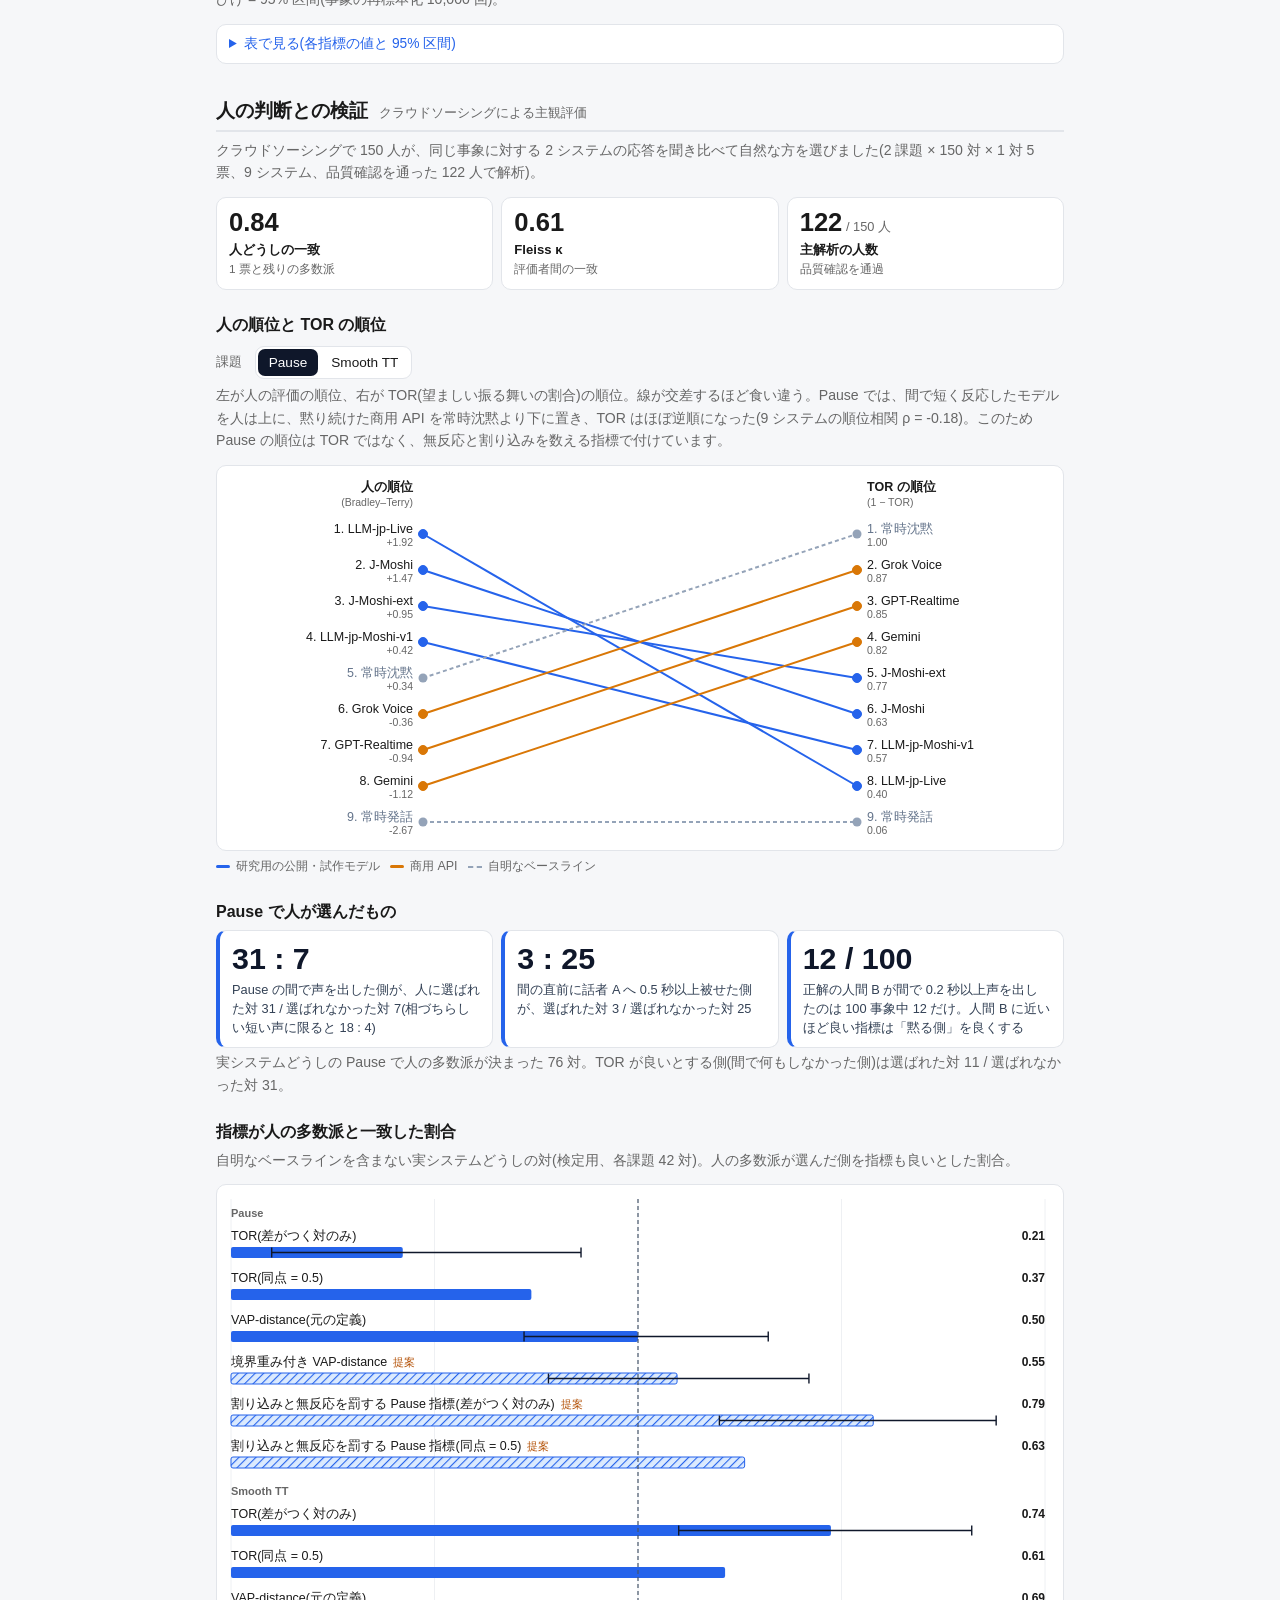
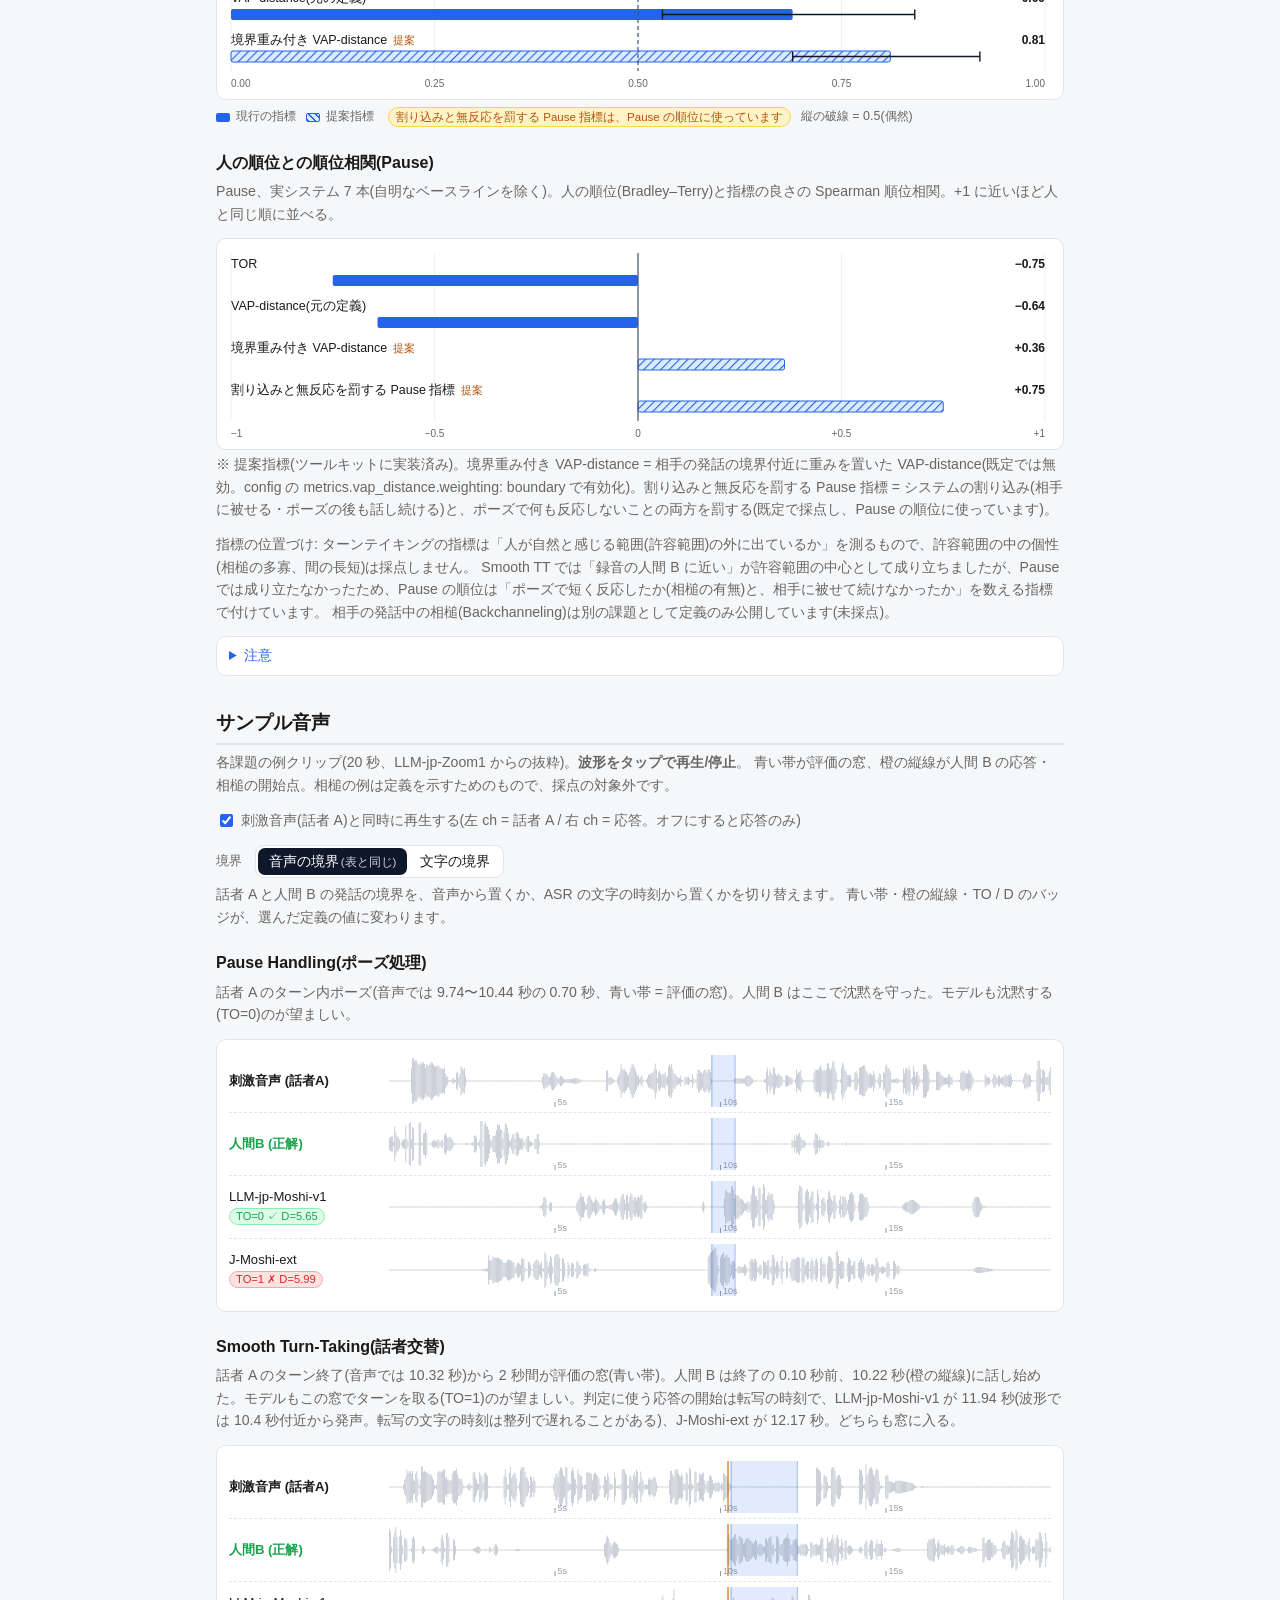
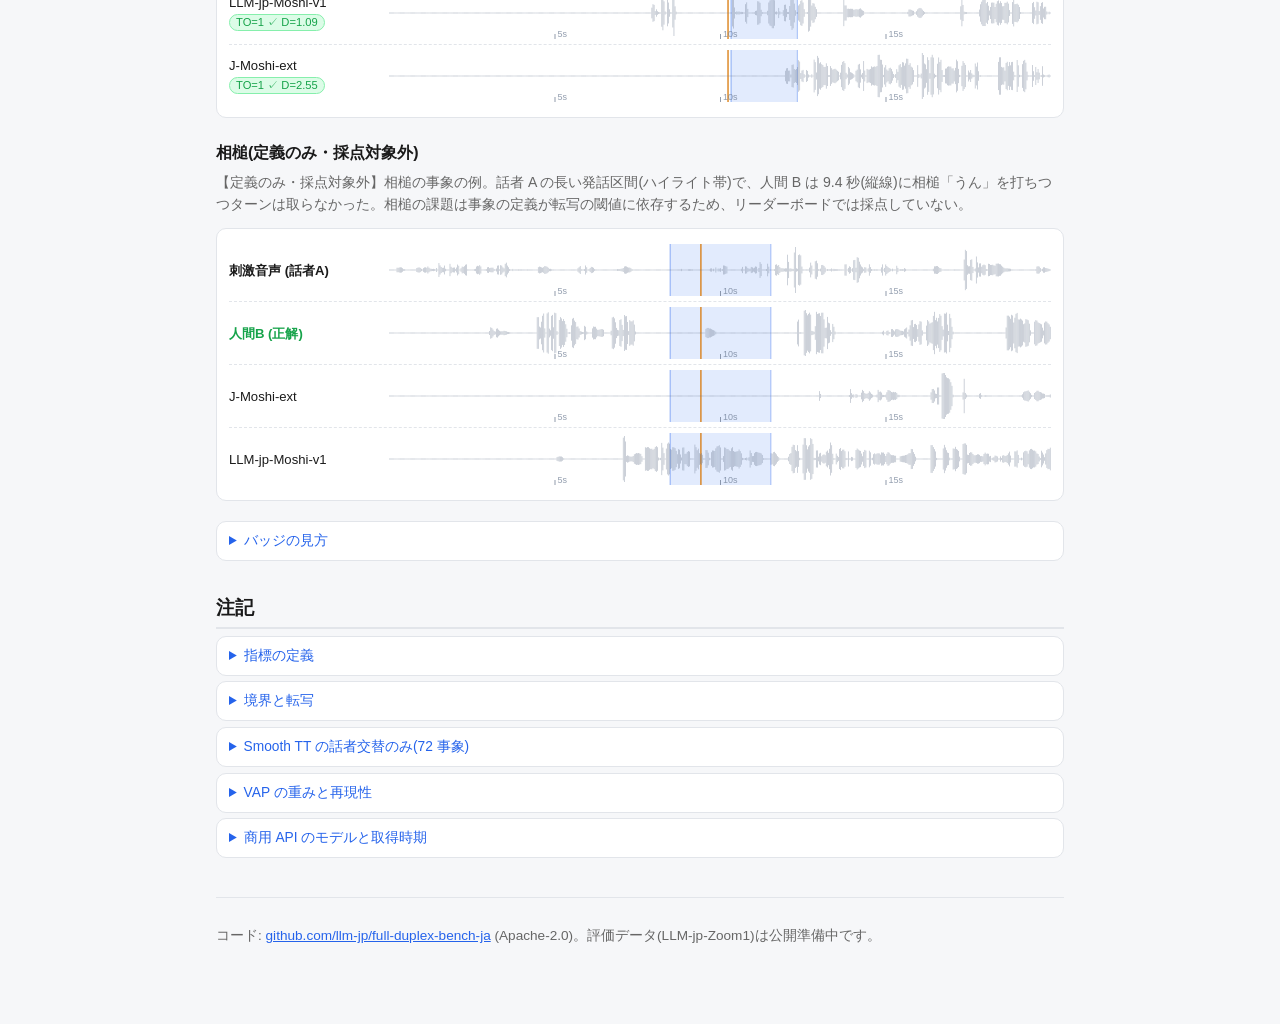
==== commit f5de8ba6: "docs: リーダーボードの Pause の順位を無反応 + 割り込みにする Pause の TOR は参考値として残す。Smooth TT の順位は TOR のまま。総合の順位は付けない。" ====
--- a/docs/index.html
+++ b/docs/index.html
@@ -10,29 +10,22 @@
 <div id="app">
   <header>
     <h1>Full-Duplex-Bench-JA <span class="sub">Leaderboard</span></h1>
-    <p class="lead">日本語のフルデュプレックス音声対話モデルが、相手の話の<b>間で黙っていられるか</b>(Pause Handling)と、
+    <p class="lead">日本語のフルデュプレックス音声対話モデルが、相手の話の途中の<b>ポーズにどう反応するか</b>(Pause Handling)と、
       相手の<b>ターンの終わりで話し始められるか</b>(Smooth Turn-Taking)を、実際の人間どうしの対話(LLM-jp-Zoom1)で採点しました。
-      順位は<b>望ましい振る舞いの割合</b>(Pause は間でターンを取らなかった割合 = 1 − TOR、Smooth TT は話し終わりでターンを取った割合 = TOR)です。
-      ただし Pause のこの値は「黙るほど高い」定義で、<a href="#validation-sec">人の判断とは逆を向く</a>ことが分かっています。</p>
+      順位は課題ごとに付けます。Pause は<b>ポーズに反応しなかった割合と、相手に被せて話し続けた割合の和</b>(小さいほど良い)、
+      Smooth TT は<b>話し終わりでターンを取った割合</b>(TOR、大きいほど良い)です。
+      Pause の TOR(ポーズでターンを取った割合)は、<a href="#validation-sec">聴取実験で人の判断と逆を向いた</a>ため、順位には使わず参考値として残しています。</p>
     <p class="hint">範囲: Full-Duplex-Bench v1 の 4 課題(Pause Handling / Backchanneling / Smooth Turn-Taking / User Interruption)のうち、相手(話者 A)の音声を固定して測れる 2 課題(Pause Handling、Smooth Turn-Taking)を日本語の実対話で実装しています。
       Backchanneling(システムの相槌)は事象の定義だけを公開しており、採点していません。User Interruption(ユーザの割り込み)と、v1.5 が扱う重なりの場面(ユーザの相槌、第三者・背景の発話)には未対応です。</p>
     <p id="meta" class="meta"></p>
   </header>
 
   <section id="overall-sec">
-    <h2>総合</h2>
-    <div class="controls" role="group" aria-label="総合の指標">
-      <span class="ctl-label">指標</span>
-      <div class="seg" id="ov-metric">
-        <button data-v="acc">望ましい振る舞い ↑</button>
-        <button data-v="dkl">VAP-distance ↓<small>(実験的)</small></button>
-      </div>
-    </div>
-    <p class="hint" id="ov-hint"></p>
-    <div class="chart" id="overall-chart"></div>
-    <p class="legend-line"><span class="li"><span class="sw sys"></span>システム</span> <span class="li"><span class="sw base"></span>自明なベースライン(順位外)</span>
-      <span class="li"><span class="dom in">in-domain</span> = 評価データと同じ LLM-jp-Zoom1 を学習に含む(参考値)</span></p>
-    <details class="tbl"><summary>表で見る</summary><div class="table-wrap"><table id="overall"></table></div></details>
+    <h2>順位の一覧</h2>
+    <p class="hint">順位は課題ごとに付けます。2 課題は指標の向きも尺度も違うため、まとめた総合の順位は付けていません。
+      並びは Pause の順位です。自明なベースライン(常時沈黙、常時発話)は順位の対象外です。</p>
+    <div class="table-wrap"><table id="overall"></table></div>
+    <p class="legend-line"><span class="li"><span class="dom in">in-domain</span> = 評価データと同じ LLM-jp-Zoom1 を学習に含む(参考値)</span></p>
   </section>
 
   <section id="task-sec">
@@ -48,14 +41,15 @@
     <div class="controls" role="group" aria-label="課題別の指標">
       <span class="ctl-label">指標</span>
       <div class="seg" id="task-metric">
-        <button data-v="acc">望ましい振る舞い ↑</button>
+        <button data-v="acc" id="tm-main">無反応 + 割り込み ↓</button>
+        <button data-v="tor" id="tm-tor">TOR<small>(参考)</small></button>
         <button data-v="dkl">VAP-distance ↓<small>(実験的)</small></button>
       </div>
     </div>
     <p class="hint" id="task-hint"></p>
     <div class="chart" id="task-chart"></div>
-    <p class="hint">ひげ = 95% 区間(事象の再標本化 2,000 回)。</p>
-    <details class="tbl"><summary>表で見る(TOR・望ましい振る舞いの割合・VAP-distance・95% 区間)</summary><div id="task-table"></div></details>
+    <p class="hint">ひげ = 95% 区間(事象の再標本化 10,000 回)。</p>
+    <details class="tbl"><summary>表で見る(各指標の値と 95% 区間)</summary><div id="task-table"></div></details>
   </section>
 
   <section id="validation-sec">
@@ -83,15 +77,15 @@
     <h3>指標が人の多数派と一致した割合</h3>
     <p class="hint" id="agree-scope"></p>
     <div class="chart" id="agree-chart"></div>
-    <p class="legend-line"><span class="li"><span class="sw sys"></span>現行の指標</span> <span class="li"><span class="sw prop"></span>提案中</span>
-      <span class="tag">提案指標(実装済み、既定では無効)</span> <span class="li">縦の破線 = 0.5(偶然)</span></p>
+    <p class="legend-line"><span class="li"><span class="sw sys"></span>現行の指標</span> <span class="li"><span class="sw prop"></span>提案指標</span>
+      <span class="tag">割り込みと無反応を罰する Pause 指標は、Pause の順位に使っています</span> <span class="li">縦の破線 = 0.5(偶然)</span></p>
 
     <h3>人の順位との順位相関(Pause)</h3>
     <p class="hint" id="rho-scope"></p>
     <div class="chart" id="rho-chart"></div>
     <p class="hint" id="proposed-note"></p>
     <p class="hint">指標の位置づけ: ターンテイキングの指標は「人が自然と感じる範囲(許容範囲)の外に出ているか」を測るもので、許容範囲の中の個性(相槌の多寡、間の長短)は採点しません。
-      Smooth TT では「録音の人間 B に近い」が許容範囲の中心として成り立ちましたが、Pause では成り立たず、提案した Pause 指標は「間で短く反応したか(相槌の有無)と、相手に被せて続けなかったか」を測ります。
+      Smooth TT では「録音の人間 B に近い」が許容範囲の中心として成り立ちましたが、Pause では成り立たなかったため、Pause の順位は「ポーズで短く反応したか(相槌の有無)と、相手に被せて続けなかったか」を数える指標で付けています。
       相手の発話中の相槌(Backchanneling)は別の課題として定義のみ公開しています(未採点)。</p>
     <details class="tbl"><summary>注意</summary><ul id="caveats"></ul></details>
   </section>
@@ -130,8 +124,12 @@
   <section id="notes-sec">
     <h2>注記</h2>
     <details class="tbl"><summary>指標の定義</summary>
-      <p><b>TOR</b> = モデルがターンを取った割合。<b>望ましい振る舞いの割合</b> = 課題で望ましいとされる側(Pause はターンを取らない、Smooth TT は取る)に一致した割合
-        (Pause は 1 − TOR、Smooth TT は TOR。Full-Duplex-Bench と同じ二値の判定)。総合 = 2 課題の平均。
+      <p><b>TOR</b> = モデルがターンを取った割合(Full-Duplex-Bench と同じ二値の判定)。Smooth TT の順位は TOR(話し終わりでターンを取った割合 = <b>望ましい振る舞いの割合</b>)で付けます。
+        <b>無反応 + 割り込み</b>(Pause の順位)= ポーズごとに、無反応(ポーズの中に 0.2 秒以上の声が無い)と
+        割り込み(ポーズの中で話し始めて相手の再開後も 0.5 秒以上続ける、またはポーズの前 2 秒で相手と 0.5 秒を超えて重なる)をそれぞれ 0 / 1 で数え、和を事象で平均した値
+        (0〜2、小さいほど良い。応答音声のエネルギーから判定し、転写は使いません。相槌・息・雑音は区別しません)。何も出力しないと 1.0 になります。
+        Pause の TOR は Full-Duplex-Bench の定義(ポーズでターンを取らないほど良い)の値で、聴取実験で人の判断と逆を向いたため参考値です。
+        2 課題は指標の向きも尺度も違うため、まとめた総合の順位は付けていません。
         <b>VAP-distance</b>(実験的)= 人間の音声活動予測(VAP)分布とモデル応答の分布の距離(D<sub>KL</sub>、小さいほど人間の応答に近い)。
         相槌は事象の定義のみを公開しており、採点の対象外です。</p>
     </details>
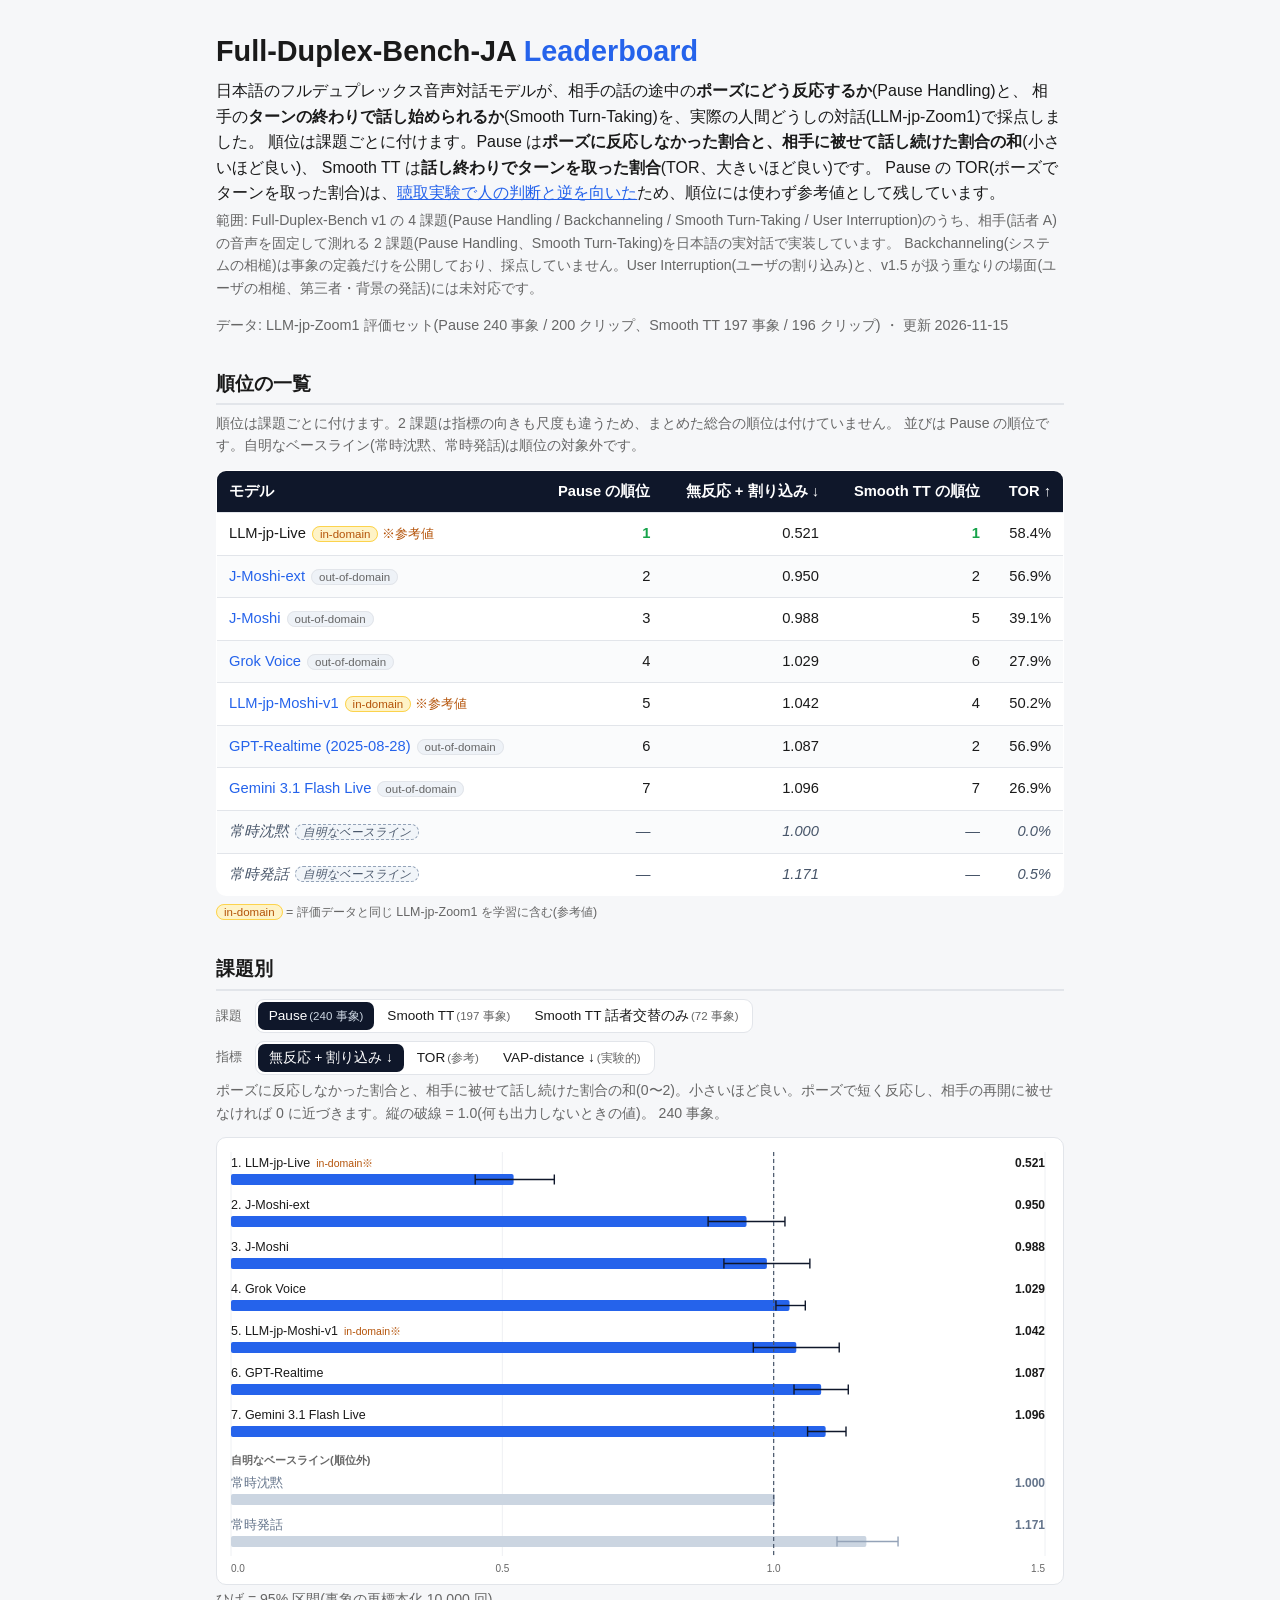
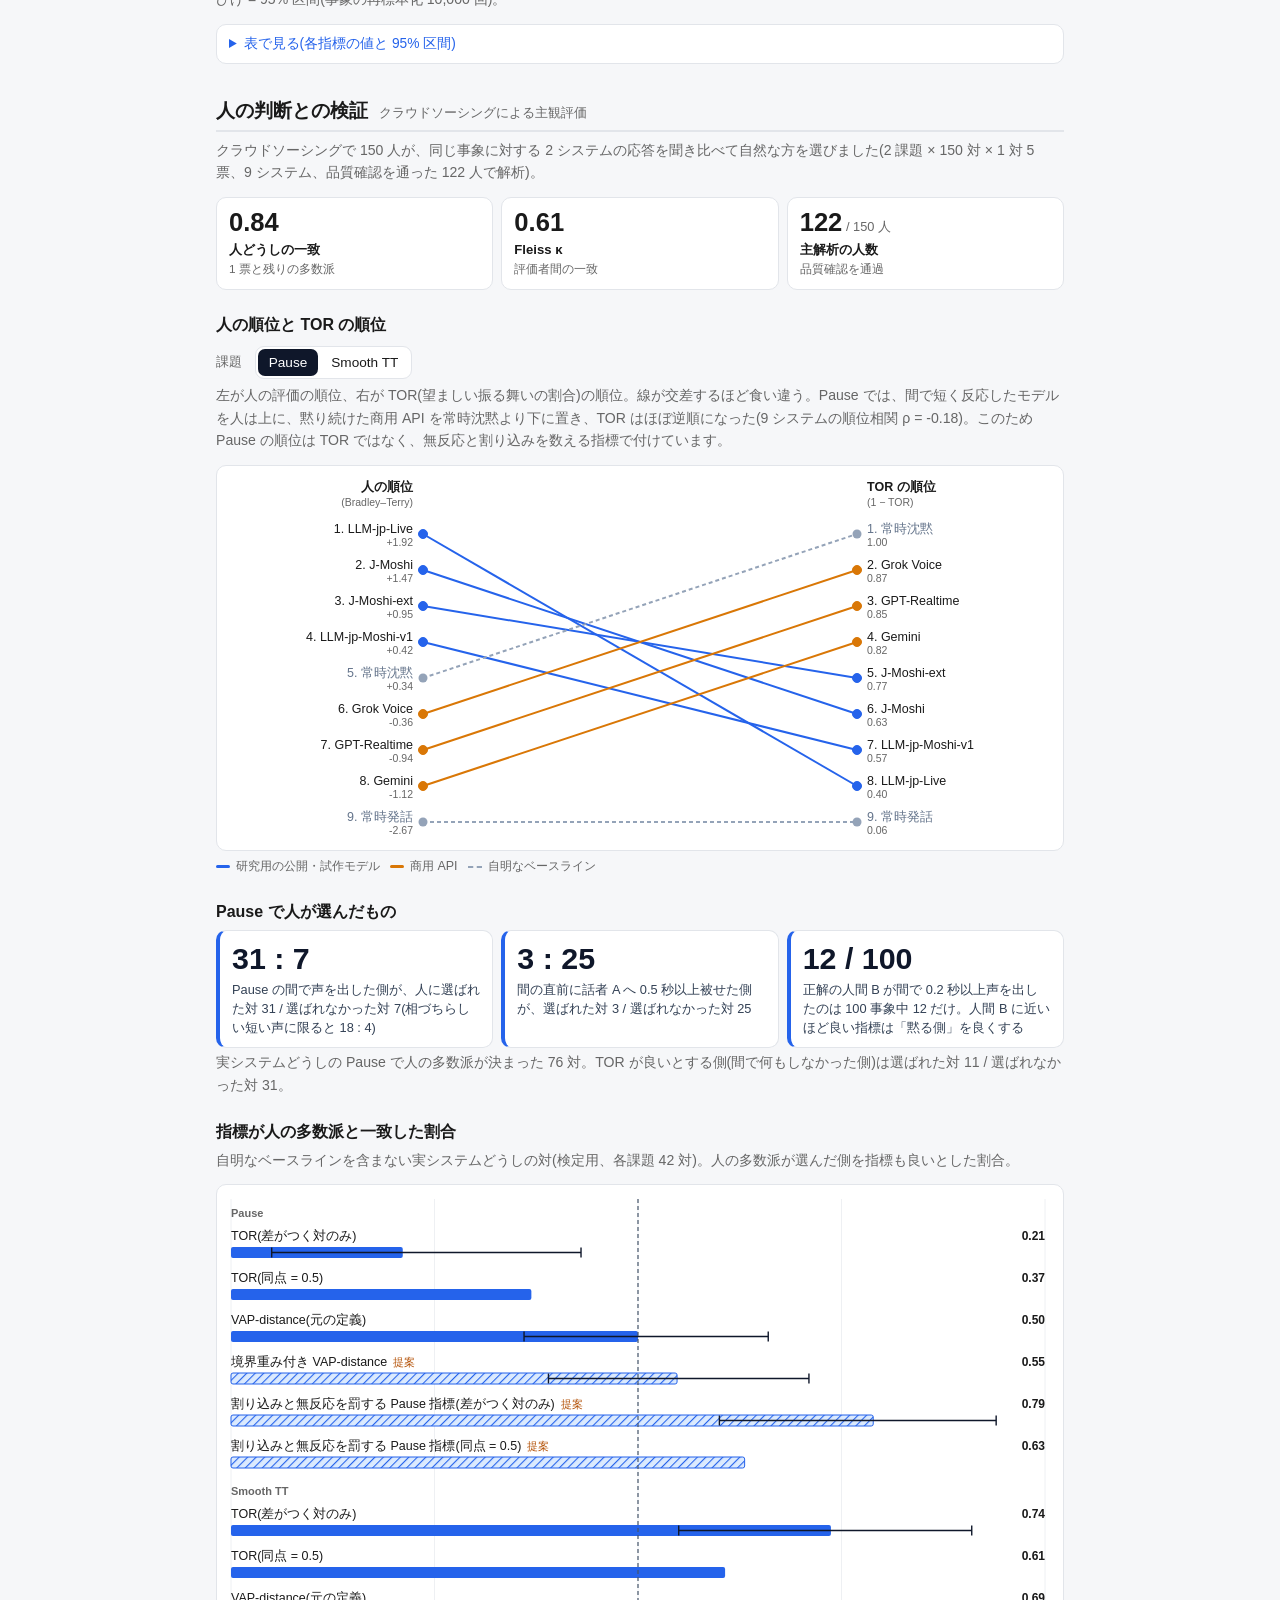
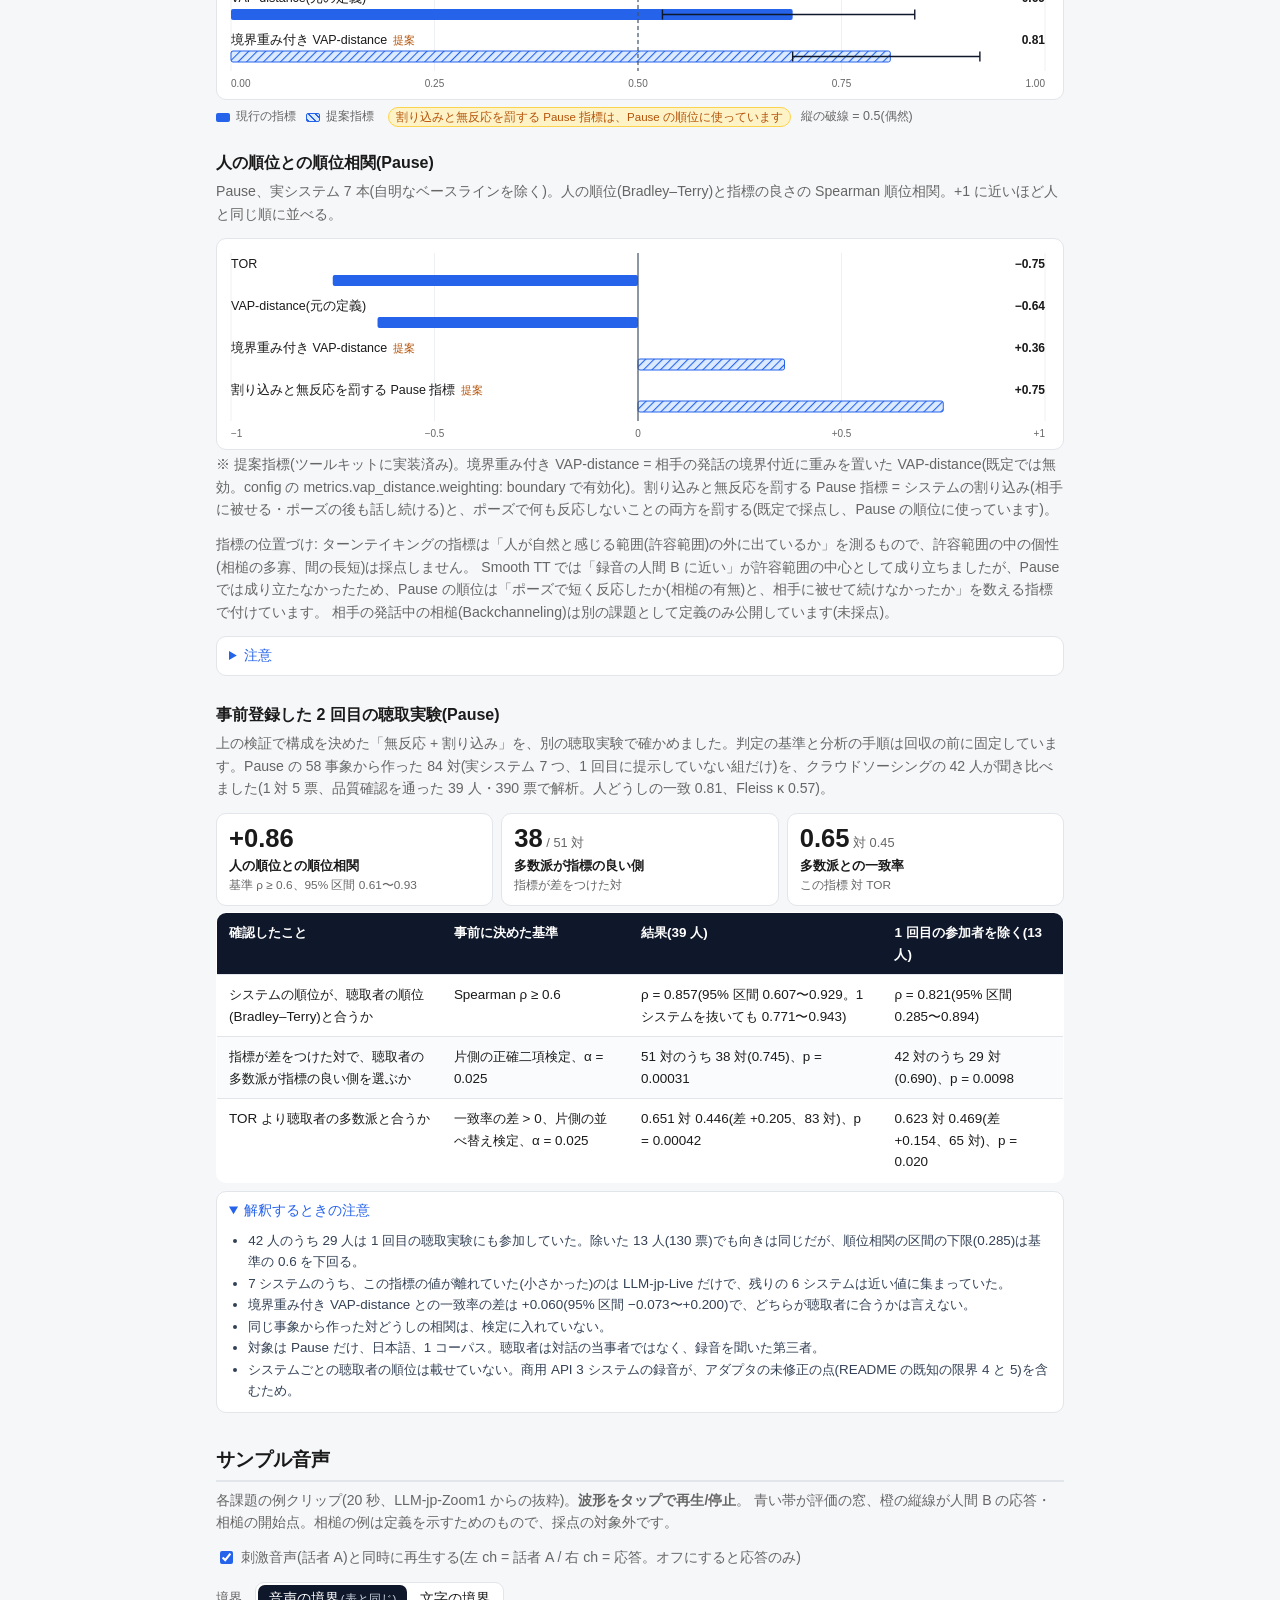
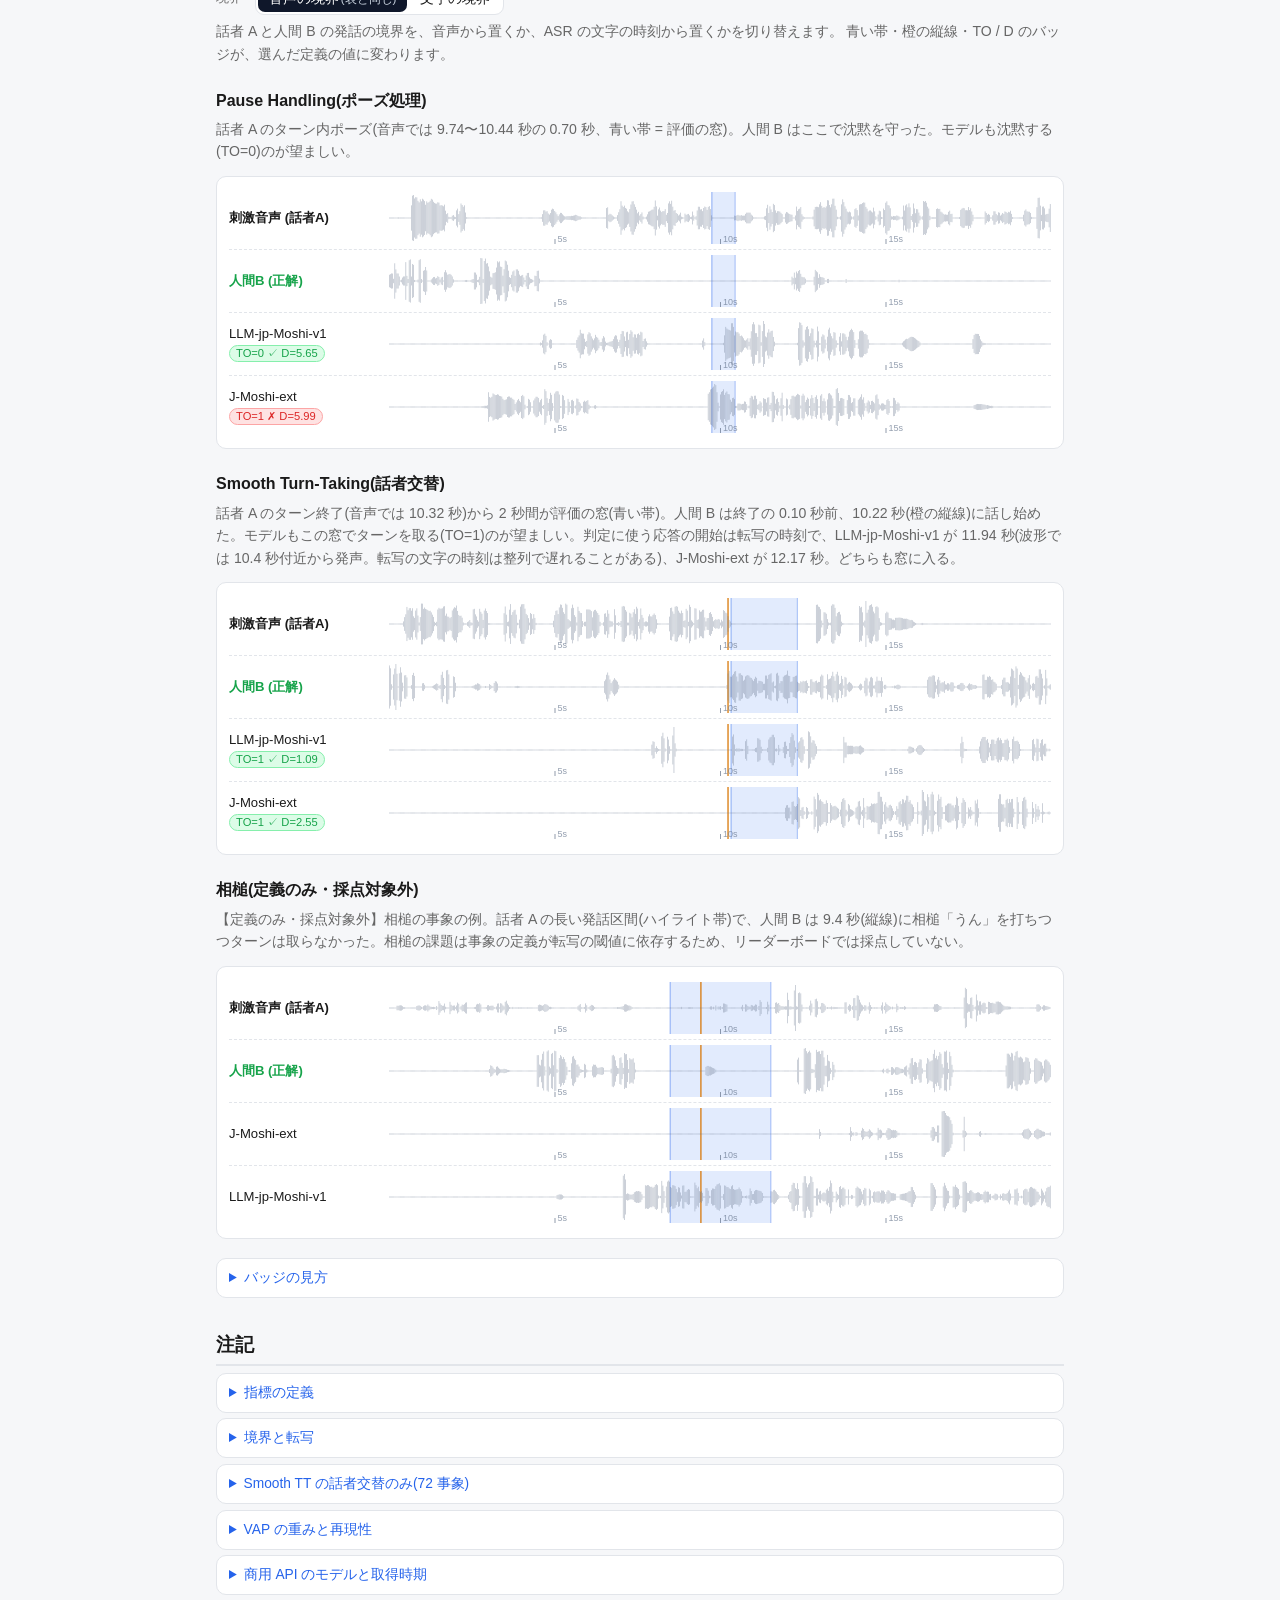
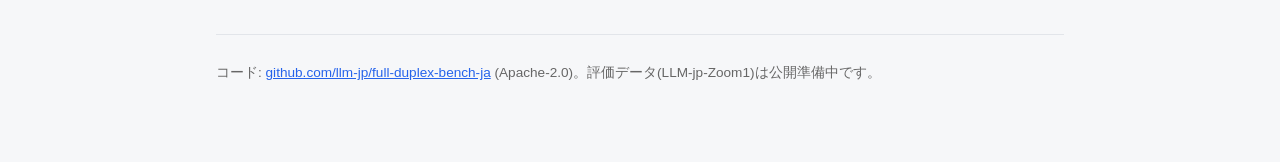
==== commit c691b10a: "docs: リーダーボードに 2 回目の聴取実験の結果を載せる" ====
--- a/docs/index.html
+++ b/docs/index.html
@@ -88,6 +88,14 @@
       Smooth TT では「録音の人間 B に近い」が許容範囲の中心として成り立ちましたが、Pause では成り立たなかったため、Pause の順位は「ポーズで短く反応したか(相槌の有無)と、相手に被せて続けなかったか」を数える指標で付けています。
       相手の発話中の相槌(Backchanneling)は別の課題として定義のみ公開しています(未採点)。</p>
     <details class="tbl"><summary>注意</summary><ul id="caveats"></ul></details>
+
+    <div id="confirm-block">
+      <h3 id="confirm-title"></h3>
+      <p class="hint" id="confirm-line"></p>
+      <div class="stats" id="confirm-stats"></div>
+      <div class="table-wrap"><table class="txt" id="confirm-table"></table></div>
+      <details class="tbl" open><summary>解釈するときの注意</summary><ul id="confirm-notes"></ul></details>
+    </div>
   </section>
 
   <section id="samples-sec">
--- a/docs/style.css
+++ b/docs/style.css
@@ -26,6 +26,9 @@
 td.model a:hover { text-decoration:underline; }
 tbody tr:last-child td { border-bottom:0; }
 tbody tr:nth-child(even) { background:#fafbfc; }
+table.txt { min-width:600px; font-size:.84rem; }
+table.txt th, table.txt td { text-align:left; white-space:normal; vertical-align:top; }
+#confirm-block { margin-top:1.6rem; }
 .rank { color:var(--muted); width:2.2em; }
 .dom { font-size:.72rem; padding:1px 7px; border-radius:20px; margin-left:6px;
   vertical-align:middle; }
